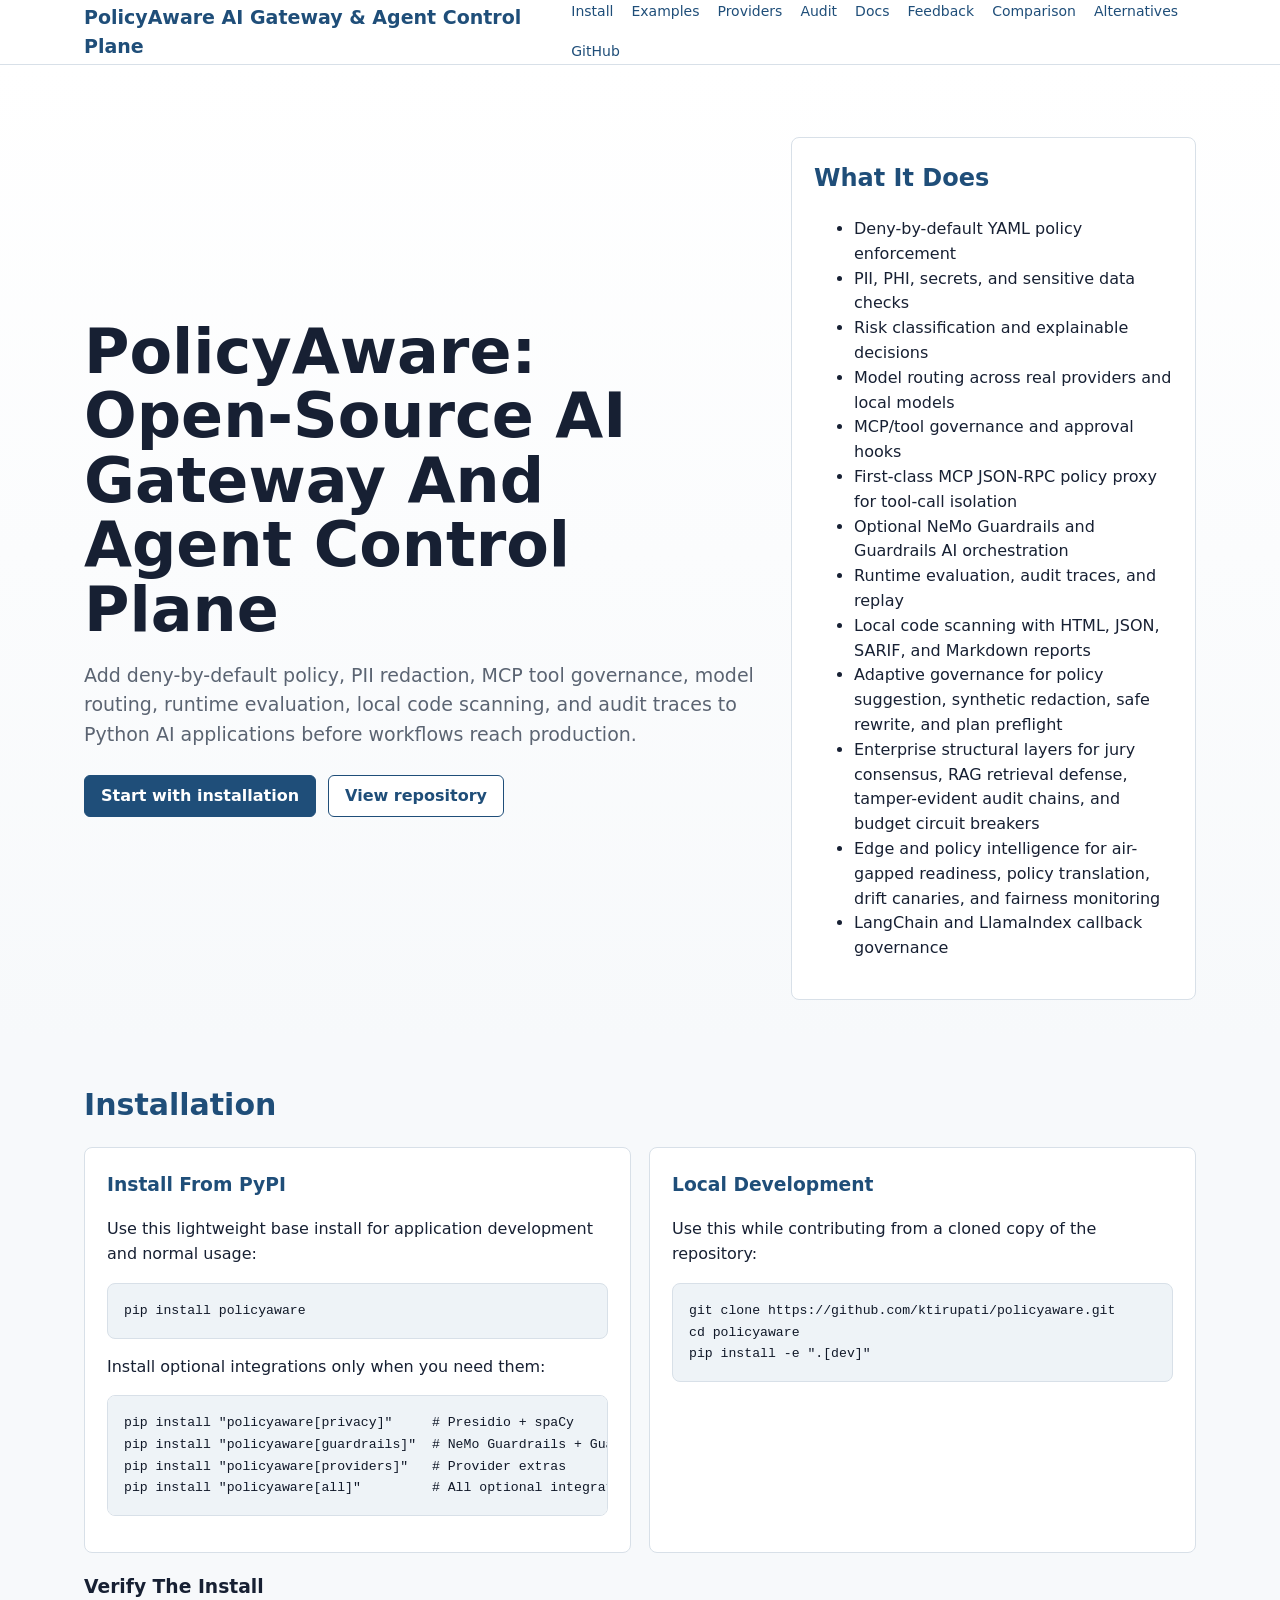
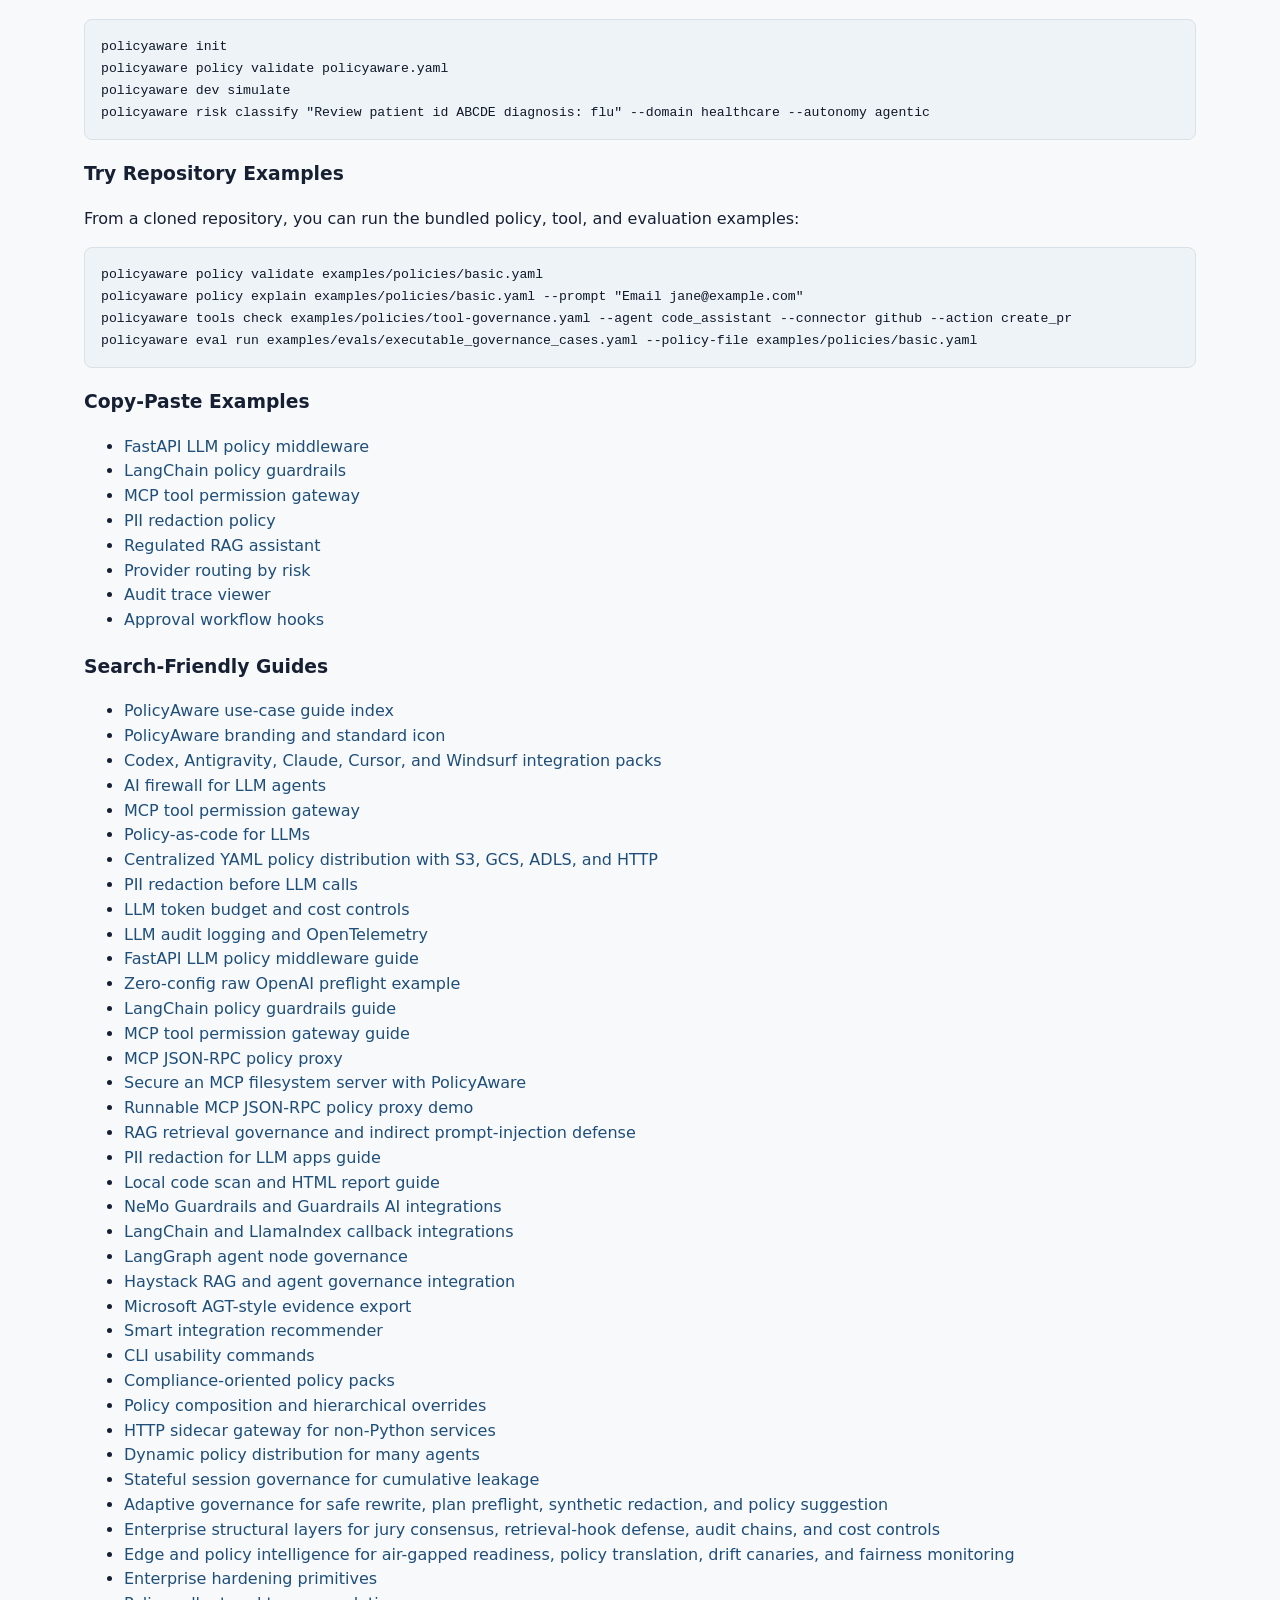
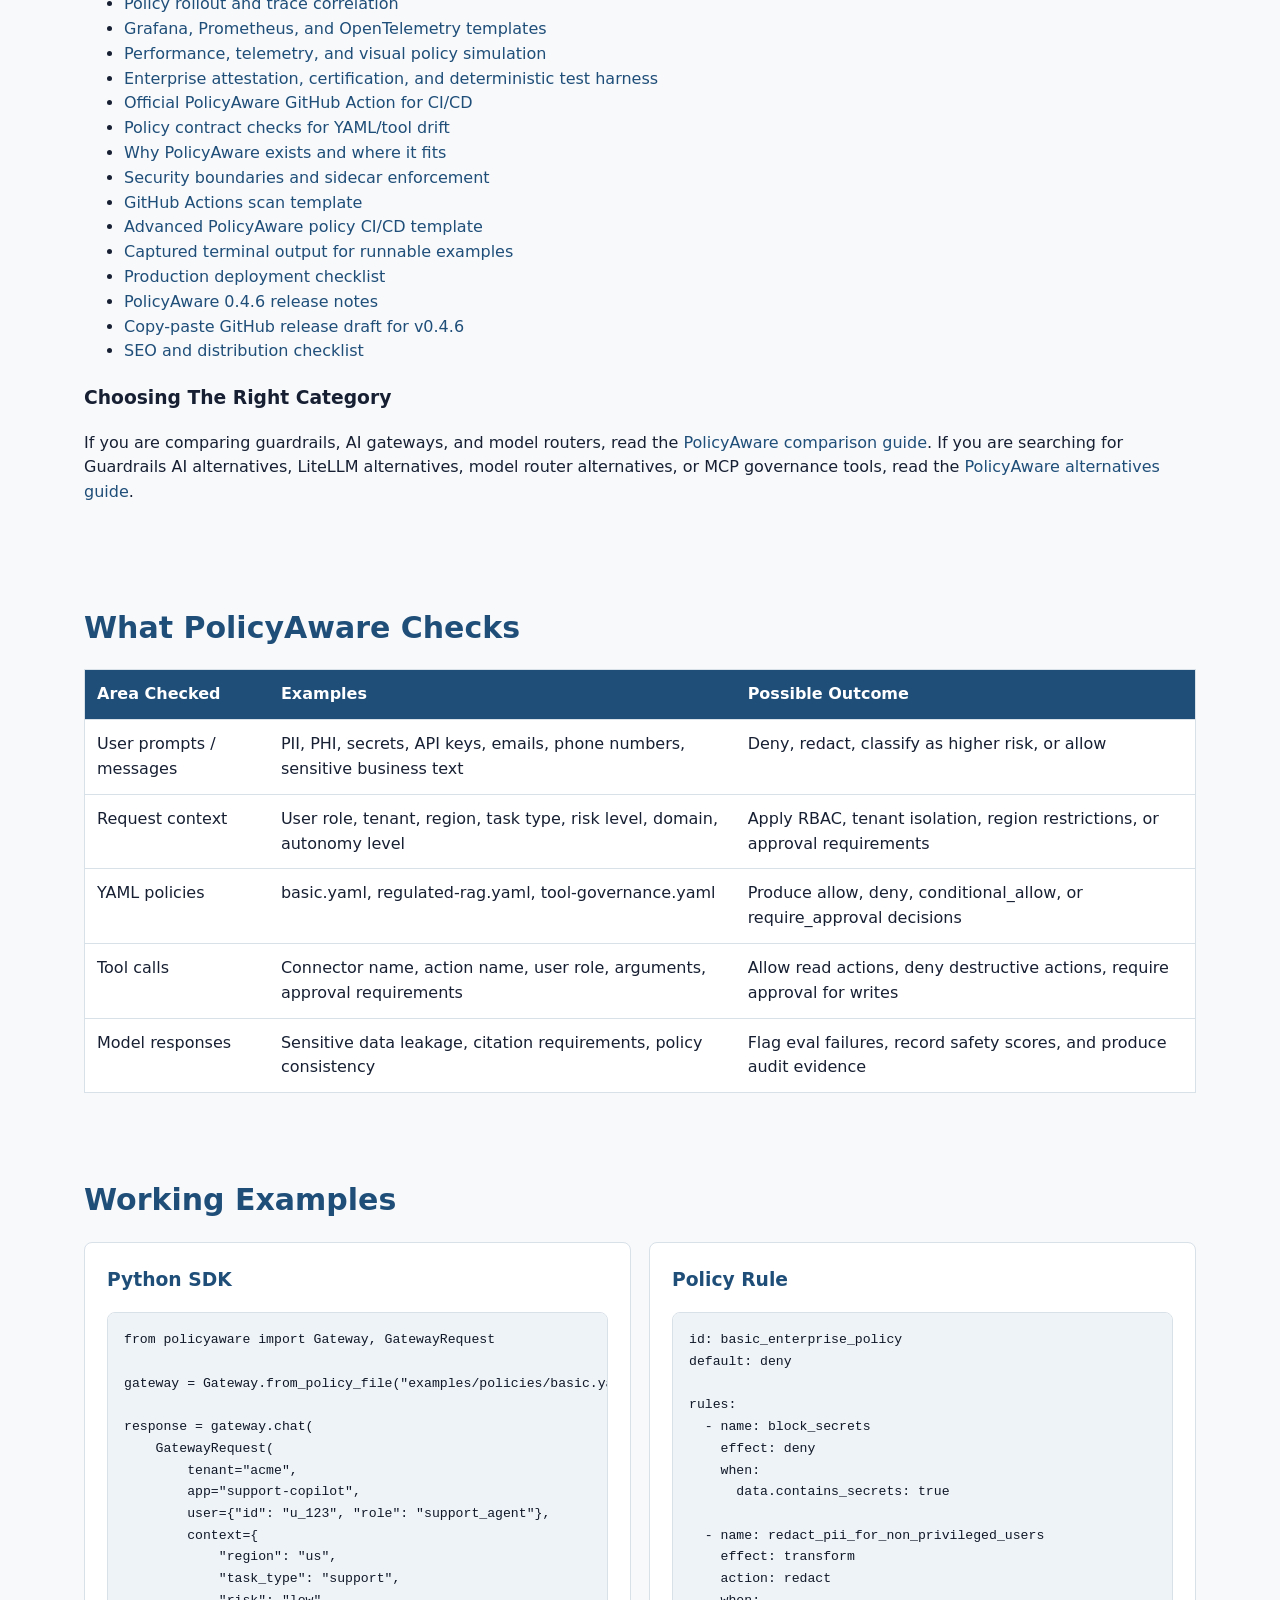
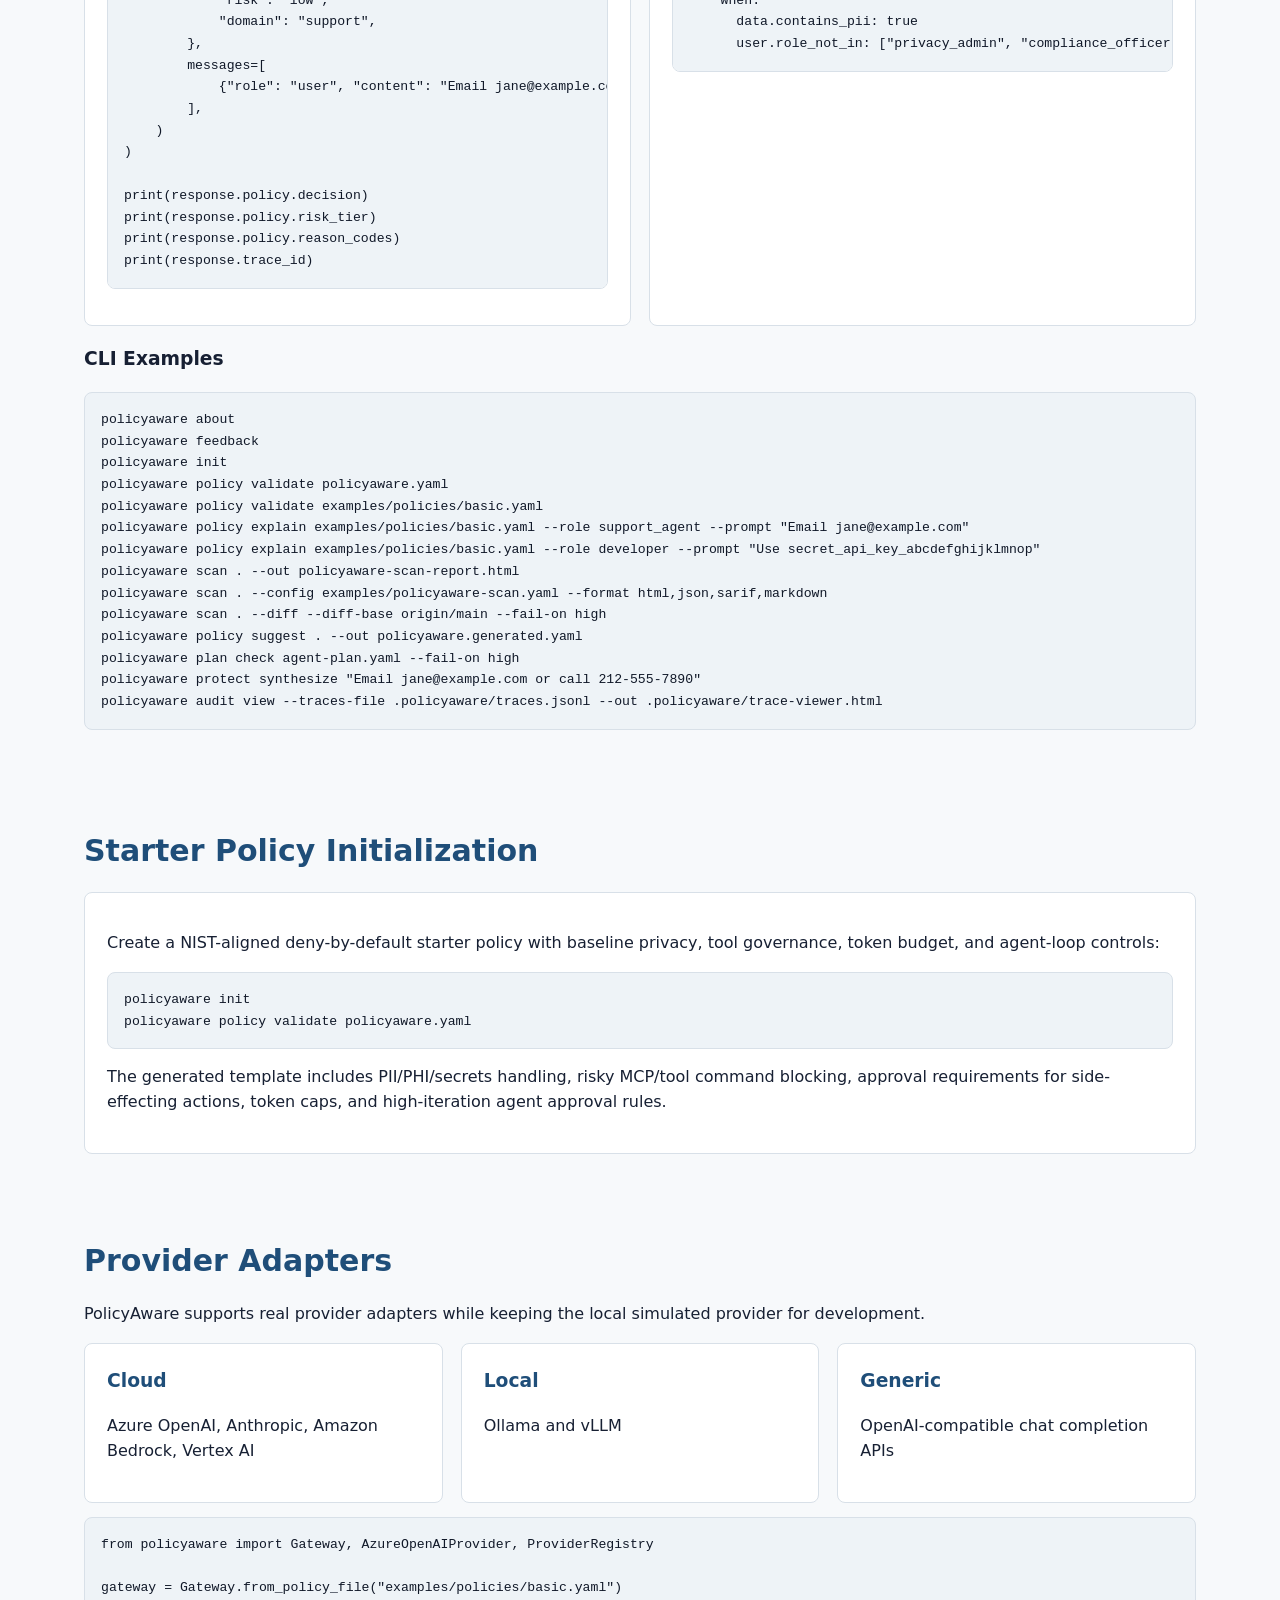
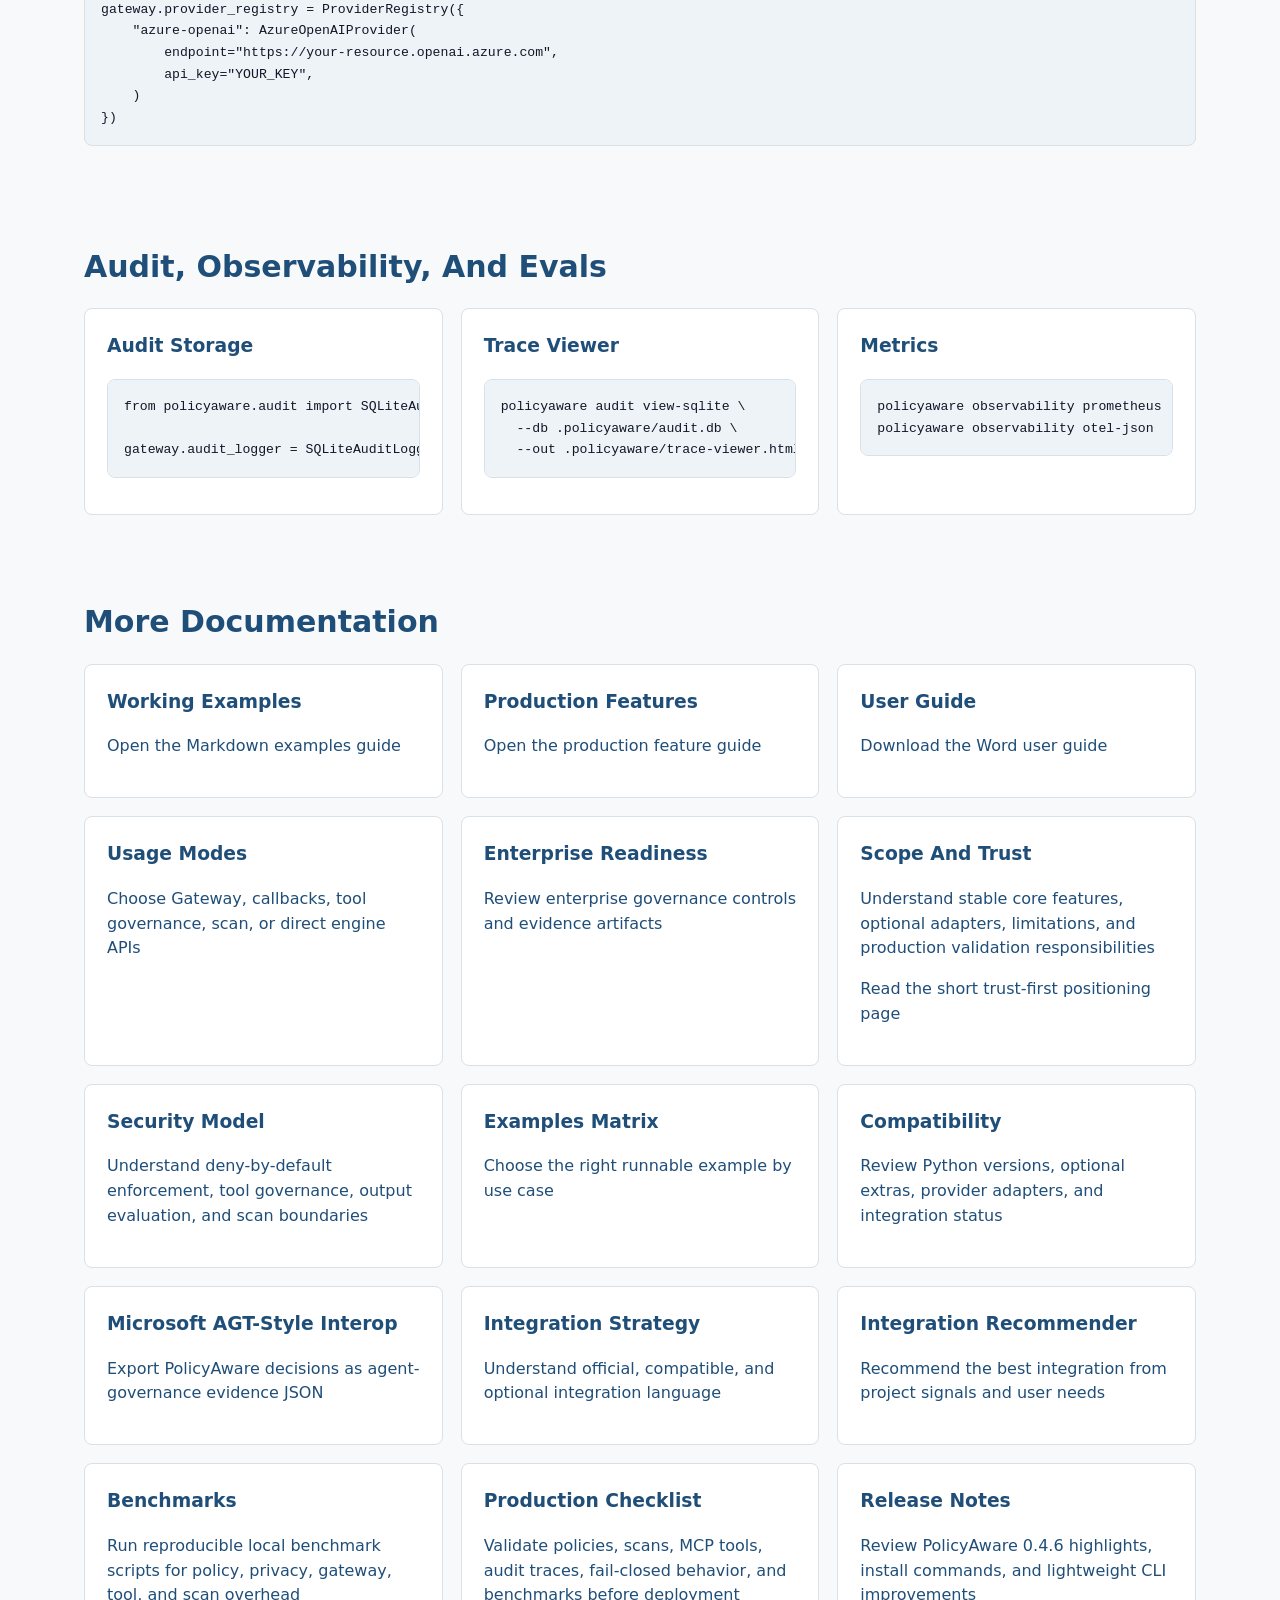
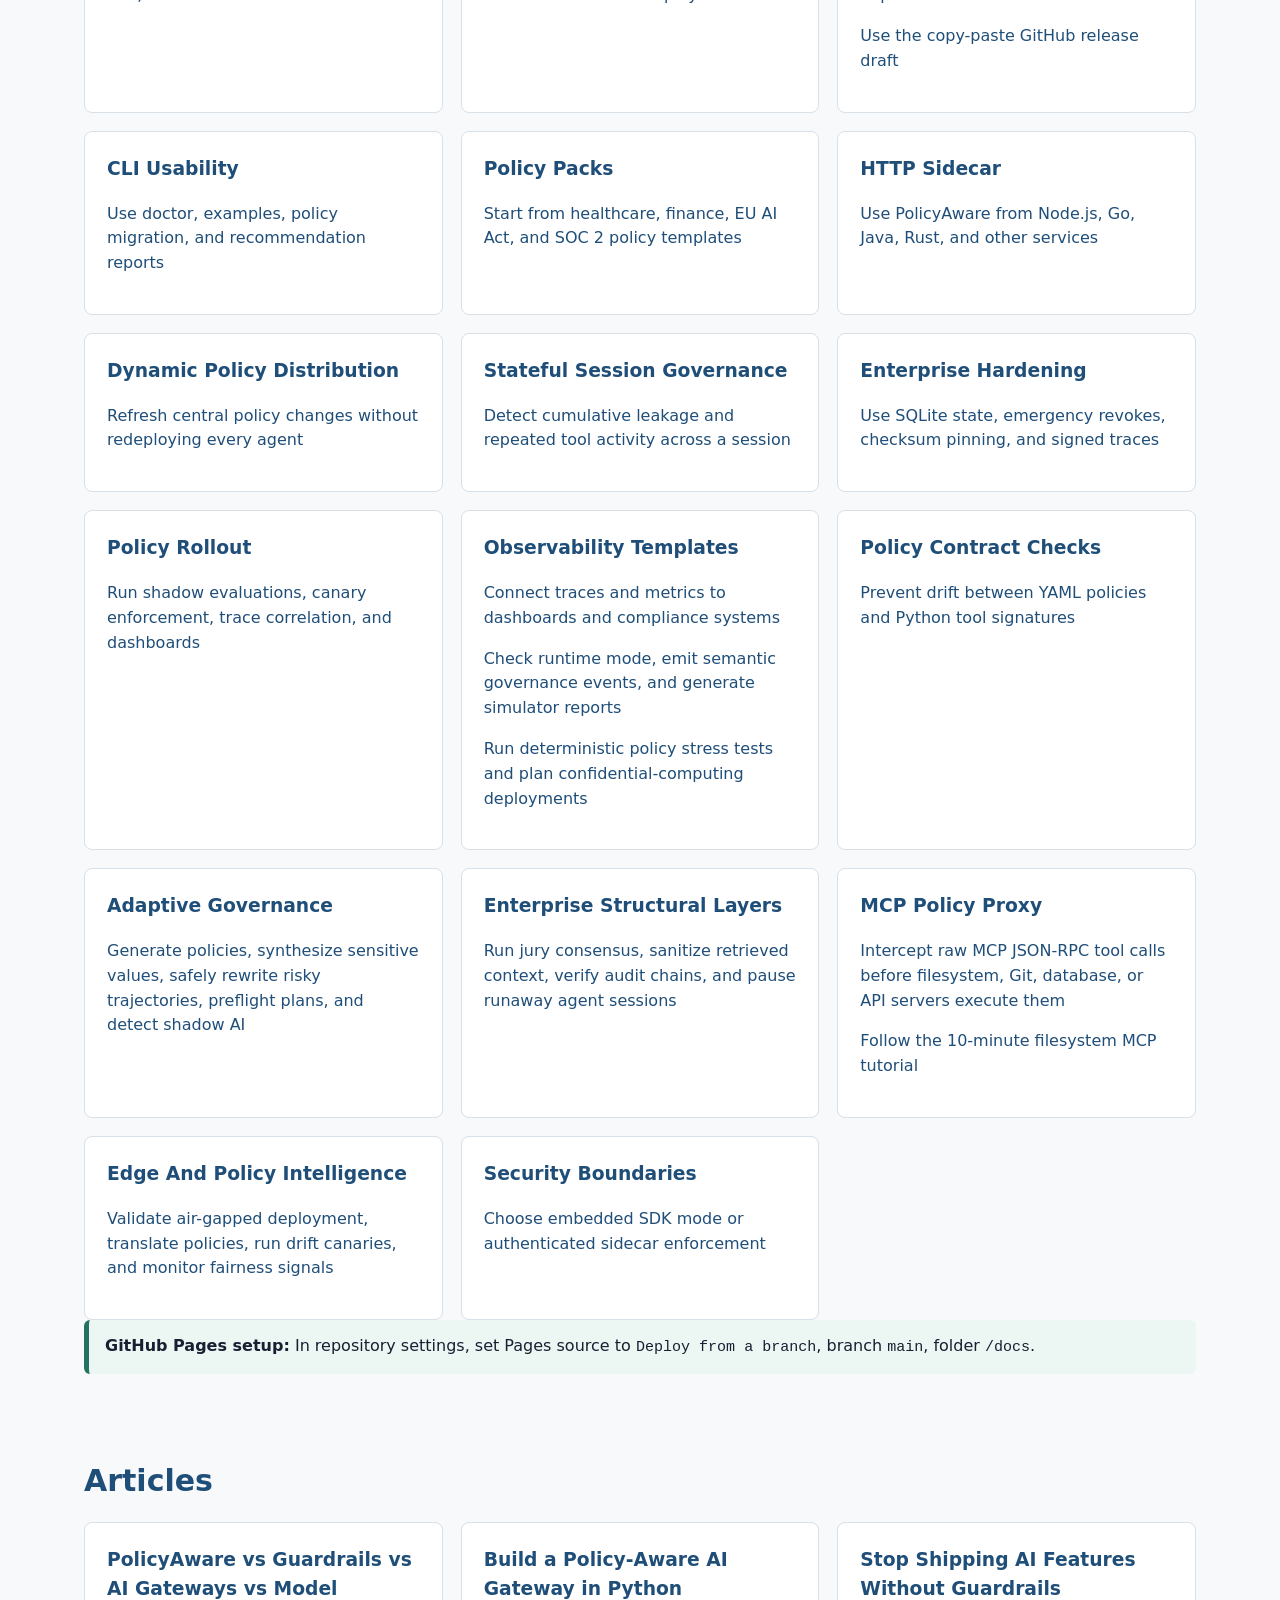
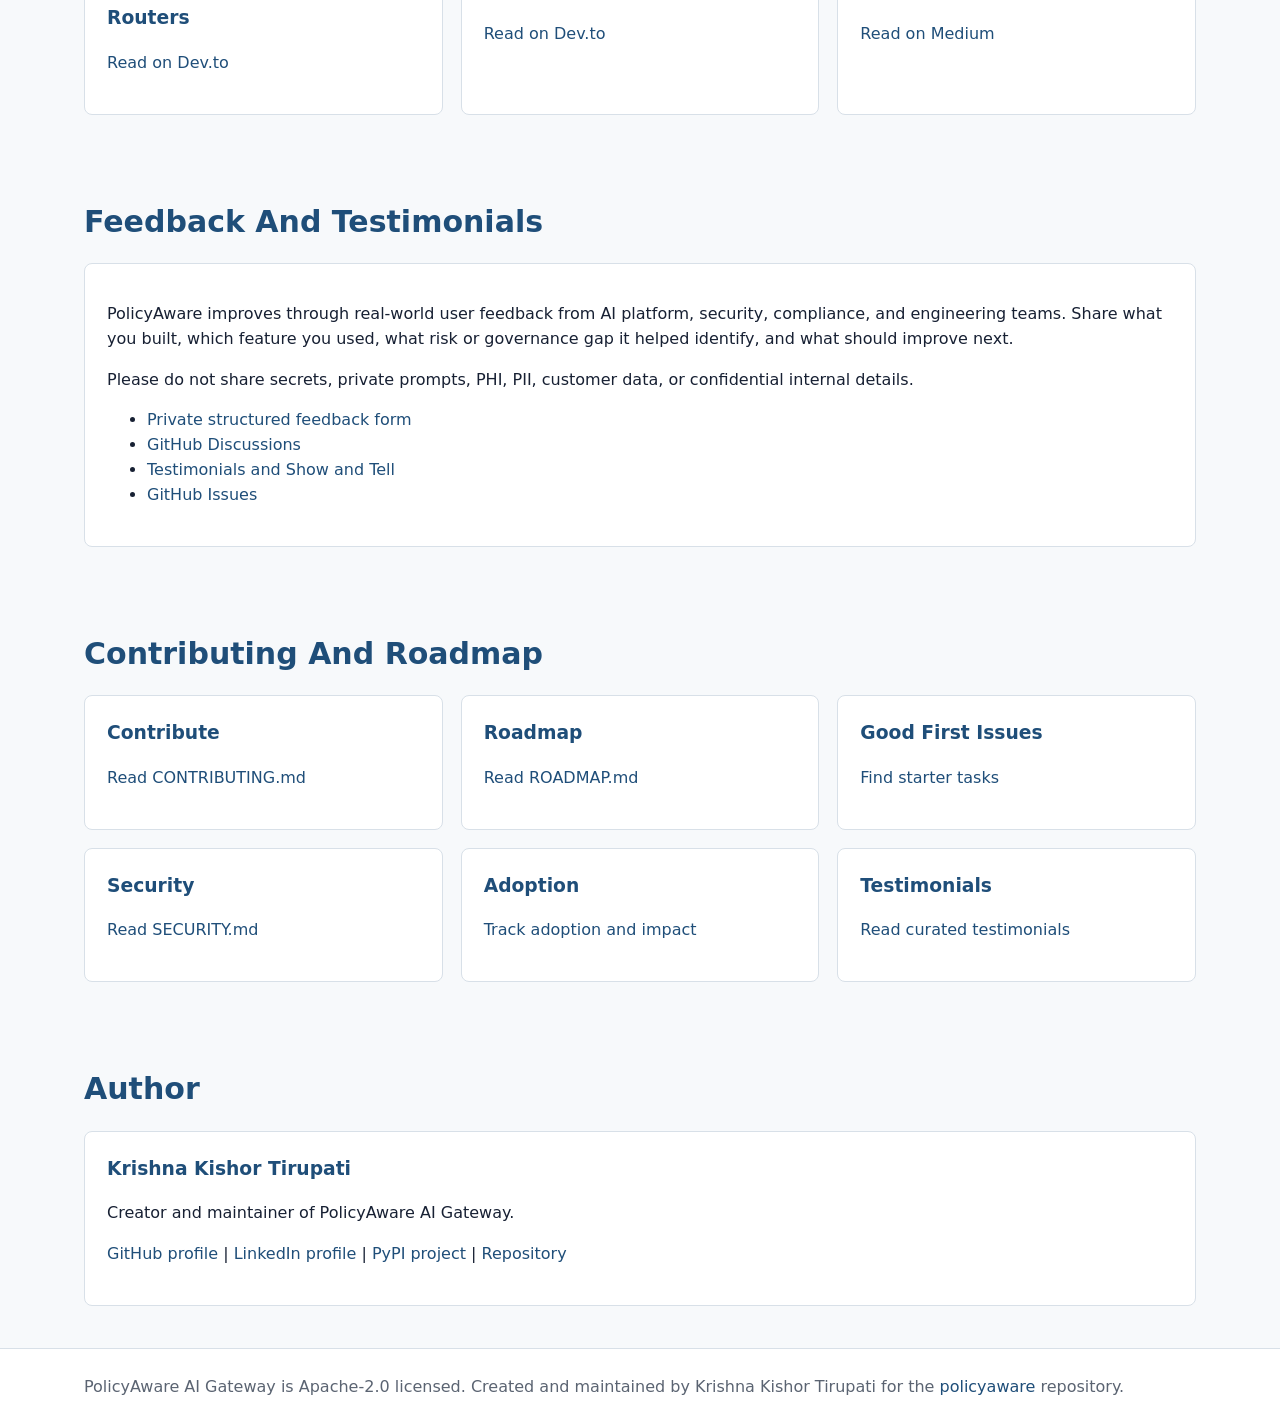
==== docs/index.html @ 4a5f3d45 "Release policyaware 0.4.6" ====
<!doctype html>
<html lang="en">
<head>
  <meta charset="utf-8">
  <meta name="viewport" content="width=device-width, initial-scale=1">
  <title>PolicyAware AI Gateway & Agent Control Plane - Open-Source LLM Governance</title>
  <meta name="description" content="PolicyAware is an open-source Python AI firewall and policy-as-code control plane for LLM apps, RAG systems, MCP tools, and autonomous agents. Add deny-by-default policy, PII redaction, centralized policy distribution, token budgets, model routing, OpenTelemetry audit logging, and local code scanning.">
  <meta name="keywords" content="PolicyAware, AI firewall, zero trust AI agent, policy-as-code for LLMs, deny-by-default LLM gateway, MCP tool permission gateway, centralized YAML policy distribution, S3 GCS ADLS policy source, cryptographically pinned compliance policy, fail-closed LLM security gateway, PII redaction before LLM, secrets redaction, LLM token budget rate limiting, OpenTelemetry blocked AI actions, AI gateway, agent control plane, LLM governance, RAG governance, local code scan">
  <meta name="author" content="Krishna Kishor Tirupati">
  <link rel="canonical" href="https://ktirupati.github.io/policyaware/">
  <meta property="og:type" content="website">
  <meta property="og:title" content="PolicyAware AI Gateway & Agent Control Plane">
  <meta property="og:description" content="Add deny-by-default policy, PII redaction, MCP tool governance, model routing, evaluation, local code scanning, and audit traces to LLM, RAG, and AI agent apps in minutes.">
  <meta property="og:url" content="https://ktirupati.github.io/policyaware/">
  <meta property="og:site_name" content="PolicyAware AI Gateway & Agent Control Plane">
  <meta property="og:image" content="https://ktirupati.github.io/policyaware/social-preview.svg">
  <meta property="og:image:alt" content="PolicyAware AI Gateway and Agent Control Plane - Open-source LLM governance">
  <meta name="twitter:card" content="summary">
  <meta name="twitter:title" content="PolicyAware AI Gateway & Agent Control Plane">
  <meta name="twitter:description" content="Open-source policy-aware control plane for governed LLM, RAG, AI agent, MCP tool execution, and local code scanning.">
  <meta name="twitter:image" content="https://ktirupati.github.io/policyaware/social-preview.svg">
  <link rel="icon" href="assets/policyaware-icon.svg" type="image/svg+xml">
  <link rel="stylesheet" href="site.css">
  <script type="application/ld+json">
  {
    "@context": "https://schema.org",
    "@type": "SoftwareApplication",
    "name": "PolicyAware AI Gateway & Agent Control Plane",
    "description": "An open-source Python AI firewall and policy-as-code control plane for governed AI execution. Enforce deny-by-default policy, PII redaction, MCP tool governance, centralized policy distribution, model routing, token budgets, runtime evaluation, OpenTelemetry audit logging, local code scanning, and audit traces for LLM, RAG, and AI agent applications.",
    "applicationCategory": "DeveloperApplication",
    "operatingSystem": "All",
    "programmingLanguage": "Python",
    "license": "https://opensource.org/licenses/Apache-2.0",
    "author": {
      "@type": "Person",
      "name": "Krishna Kishor Tirupati",
      "alternateName": "Krishna Tirupati",
      "sameAs": [
        "https://github.com/ktirupati",
        "https://www.linkedin.com/in/krishna-tirupati/"
      ]
    },
    "downloadUrl": "https://pypi.org/project/policyaware/",
    "codeRepository": "https://github.com/ktirupati/policyaware",
    "url": "https://ktirupati.github.io/policyaware/",
    "requirements": "Python >= 3.10"
  }
  </script>
</head>
<body>
  <header>
    <div class="shell nav">
      <a class="brand" href="./">PolicyAware AI Gateway & Agent Control Plane</a>
      <nav class="nav-links">
        <a href="#install">Install</a>
        <a href="#examples">Examples</a>
        <a href="#providers">Providers</a>
        <a href="#audit">Audit</a>
        <a href="#docs">Docs</a>
        <a href="#feedback">Feedback</a>
        <a href="comparison.md">Comparison</a>
        <a href="alternatives.html">Alternatives</a>
        <a href="https://github.com/ktirupati/policyaware">GitHub</a>
      </nav>
    </div>
  </header>

  <main>
    <section class="hero">
      <div class="shell hero-grid">
        <div>
          <h1>PolicyAware: Open-Source AI Gateway And Agent Control Plane</h1>
          <p class="subtitle">
            Add deny-by-default policy, PII redaction, MCP tool governance,
            model routing, runtime evaluation, local code scanning, and audit
            traces to Python AI applications before workflows reach production.
          </p>
          <div class="button-row">
            <a class="button" href="#install">Start with installation</a>
            <a class="button secondary" href="https://github.com/ktirupati/policyaware">View repository</a>
          </div>
        </div>
        <div class="card hero-card">
          <h2>What It Does</h2>
          <ul>
            <li>Deny-by-default YAML policy enforcement</li>
            <li>PII, PHI, secrets, and sensitive data checks</li>
            <li>Risk classification and explainable decisions</li>
            <li>Model routing across real providers and local models</li>
            <li>MCP/tool governance and approval hooks</li>
            <li>First-class MCP JSON-RPC policy proxy for tool-call isolation</li>
            <li>Optional NeMo Guardrails and Guardrails AI orchestration</li>
            <li>Runtime evaluation, audit traces, and replay</li>
            <li>Local code scanning with HTML, JSON, SARIF, and Markdown reports</li>
            <li>Adaptive governance for policy suggestion, synthetic redaction, safe rewrite, and plan preflight</li>
            <li>Enterprise structural layers for jury consensus, RAG retrieval defense, tamper-evident audit chains, and budget circuit breakers</li>
            <li>Edge and policy intelligence for air-gapped readiness, policy translation, drift canaries, and fairness monitoring</li>
            <li>LangChain and LlamaIndex callback governance</li>
          </ul>
        </div>
      </div>
    </section>

    <section id="install" class="section">
      <div class="shell">
        <h2>Installation</h2>
        <div class="grid two">
          <div class="card">
            <h3>Install From PyPI</h3>
            <p>Use this lightweight base install for application development and normal usage:</p>
            <pre><code>pip install policyaware</code></pre>
            <p>Install optional integrations only when you need them:</p>
            <pre><code>pip install "policyaware[privacy]"     # Presidio + spaCy
pip install "policyaware[guardrails]"  # NeMo Guardrails + Guardrails AI
pip install "policyaware[providers]"   # Provider extras
pip install "policyaware[all]"         # All optional integrations</code></pre>
          </div>
          <div class="card">
            <h3>Local Development</h3>
            <p>Use this while contributing from a cloned copy of the repository:</p>
            <pre><code>git clone https://github.com/ktirupati/policyaware.git
cd policyaware
pip install -e ".[dev]"</code></pre>
          </div>
        </div>

        <h3>Verify The Install</h3>
        <pre><code>policyaware init
policyaware policy validate policyaware.yaml
policyaware dev simulate
policyaware risk classify "Review patient id ABCDE diagnosis: flu" --domain healthcare --autonomy agentic</code></pre>

        <h3>Try Repository Examples</h3>
        <p>From a cloned repository, you can run the bundled policy, tool, and evaluation examples:</p>
        <pre><code>policyaware policy validate examples/policies/basic.yaml
policyaware policy explain examples/policies/basic.yaml --prompt "Email jane@example.com"
policyaware tools check examples/policies/tool-governance.yaml --agent code_assistant --connector github --action create_pr
policyaware eval run examples/evals/executable_governance_cases.yaml --policy-file examples/policies/basic.yaml</code></pre>

        <h3>Copy-Paste Examples</h3>
        <ul>
          <li><a href="https://github.com/ktirupati/policyaware/tree/main/examples/fastapi-llm-policy-middleware">FastAPI LLM policy middleware</a></li>
          <li><a href="https://github.com/ktirupati/policyaware/tree/main/examples/langchain-policy-guardrails">LangChain policy guardrails</a></li>
          <li><a href="https://github.com/ktirupati/policyaware/tree/main/examples/mcp-tool-permission-gateway">MCP tool permission gateway</a></li>
          <li><a href="https://github.com/ktirupati/policyaware/tree/main/examples/pii-redaction-policy">PII redaction policy</a></li>
          <li><a href="https://github.com/ktirupati/policyaware/tree/main/examples/regulated-rag-assistant">Regulated RAG assistant</a></li>
          <li><a href="https://github.com/ktirupati/policyaware/tree/main/examples/provider-routing-by-risk">Provider routing by risk</a></li>
          <li><a href="https://github.com/ktirupati/policyaware/tree/main/examples/audit-trace-viewer">Audit trace viewer</a></li>
          <li><a href="https://github.com/ktirupati/policyaware/tree/main/examples/approval-workflow-hooks">Approval workflow hooks</a></li>
        </ul>

        <h3>Search-Friendly Guides</h3>
        <ul>
          <li><a href="use-cases/README.md">PolicyAware use-case guide index</a></li>
          <li><a href="branding.md">PolicyAware branding and standard icon</a></li>
          <li><a href="https://github.com/ktirupati/policyaware/tree/main/integrations">Codex, Antigravity, Claude, Cursor, and Windsurf integration packs</a></li>
          <li><a href="use-cases/ai-firewall-for-llm-agents.md">AI firewall for LLM agents</a></li>
          <li><a href="use-cases/mcp-tool-permission-gateway.md">MCP tool permission gateway</a></li>
          <li><a href="use-cases/policy-as-code-for-llms.md">Policy-as-code for LLMs</a></li>
          <li><a href="use-cases/centralized-ai-policy-distribution.md">Centralized YAML policy distribution with S3, GCS, ADLS, and HTTP</a></li>
          <li><a href="use-cases/pii-redaction-before-llm.md">PII redaction before LLM calls</a></li>
          <li><a href="use-cases/llm-token-budget-cost-controls.md">LLM token budget and cost controls</a></li>
          <li><a href="use-cases/llm-audit-logging-opentelemetry.md">LLM audit logging and OpenTelemetry</a></li>
          <li><a href="fastapi-llm-policy-middleware.html">FastAPI LLM policy middleware guide</a></li>
          <li><a href="https://github.com/ktirupati/policyaware/tree/main/examples/zero-config-openai">Zero-config raw OpenAI preflight example</a></li>
          <li><a href="langchain-policy-guardrails.html">LangChain policy guardrails guide</a></li>
          <li><a href="mcp-tool-permission-gateway.html">MCP tool permission gateway guide</a></li>
          <li><a href="mcp-policy-proxy.md">MCP JSON-RPC policy proxy</a></li>
          <li><a href="mcp-filesystem-server-tutorial.md">Secure an MCP filesystem server with PolicyAware</a></li>
          <li><a href="https://github.com/ktirupati/policyaware/tree/main/examples/mcp-policy-proxy-demo">Runnable MCP JSON-RPC policy proxy demo</a></li>
          <li><a href="rag-retrieval-governance.md">RAG retrieval governance and indirect prompt-injection defense</a></li>
          <li><a href="pii-redaction-llm.html">PII redaction for LLM apps guide</a></li>
          <li><a href="local-code-scan.md">Local code scan and HTML report guide</a></li>
          <li><a href="capabilities/guardrails-integrations.md">NeMo Guardrails and Guardrails AI integrations</a></li>
          <li><a href="capabilities/integration-callbacks.md">LangChain and LlamaIndex callback integrations</a></li>
          <li><a href="capabilities/langgraph-integration.md">LangGraph agent node governance</a></li>
          <li><a href="capabilities/haystack-integration.md">Haystack RAG and agent governance integration</a></li>
          <li><a href="capabilities/microsoft-agt-interop.md">Microsoft AGT-style evidence export</a></li>
          <li><a href="capabilities/integration-recommender.md">Smart integration recommender</a></li>
          <li><a href="cli-usability.md">CLI usability commands</a></li>
          <li><a href="policy-packs.md">Compliance-oriented policy packs</a></li>
          <li><a href="policy-composition.md">Policy composition and hierarchical overrides</a></li>
          <li><a href="sidecar-http-gateway.md">HTTP sidecar gateway for non-Python services</a></li>
          <li><a href="dynamic-policy-distribution.md">Dynamic policy distribution for many agents</a></li>
          <li><a href="stateful-session-governance.md">Stateful session governance for cumulative leakage</a></li>
          <li><a href="adaptive-governance.md">Adaptive governance for safe rewrite, plan preflight, synthetic redaction, and policy suggestion</a></li>
          <li><a href="enterprise-structural-layers.md">Enterprise structural layers for jury consensus, retrieval-hook defense, audit chains, and cost controls</a></li>
          <li><a href="edge-policy-intelligence.md">Edge and policy intelligence for air-gapped readiness, policy translation, drift canaries, and fairness monitoring</a></li>
          <li><a href="enterprise-hardening.md">Enterprise hardening primitives</a></li>
          <li><a href="policy-rollout-and-trace-correlation.md">Policy rollout and trace correlation</a></li>
          <li><a href="observability-templates.md">Grafana, Prometheus, and OpenTelemetry templates</a></li>
          <li><a href="performance-observability-simulator.md">Performance, telemetry, and visual policy simulation</a></li>
          <li><a href="enterprise-attestation-certification-and-test-harness.md">Enterprise attestation, certification, and deterministic test harness</a></li>
          <li><a href="github-action.md">Official PolicyAware GitHub Action for CI/CD</a></li>
          <li><a href="policy-contract-checks.md">Policy contract checks for YAML/tool drift</a></li>
          <li><a href="why-policyaware.md">Why PolicyAware exists and where it fits</a></li>
          <li><a href="security-boundaries.md">Security boundaries and sidecar enforcement</a></li>
          <li><a href="ci/policyaware-scan-github-actions.yml">GitHub Actions scan template</a></li>
          <li><a href="ci/policyaware-policy-cicd.yml">Advanced PolicyAware policy CI/CD template</a></li>
          <li><a href="demo-outputs.md">Captured terminal output for runnable examples</a></li>
          <li><a href="production-checklist.md">Production deployment checklist</a></li>
          <li><a href="release-notes-0.4.6.md">PolicyAware 0.4.6 release notes</a></li>
          <li><a href="github-release-v0.4.6.md">Copy-paste GitHub release draft for v0.4.6</a></li>
          <li><a href="seo-and-distribution.md">SEO and distribution checklist</a></li>
        </ul>

        <h3>Choosing The Right Category</h3>
        <p>
          If you are comparing guardrails, AI gateways, and model routers,
          read the <a href="comparison.md">PolicyAware comparison guide</a>.
          If you are searching for Guardrails AI alternatives, LiteLLM alternatives,
          model router alternatives, or MCP governance tools, read the
          <a href="alternatives.html">PolicyAware alternatives guide</a>.
        </p>
      </div>
    </section>

    <section class="section">
      <div class="shell">
        <h2>What PolicyAware Checks</h2>
        <table>
          <thead>
            <tr>
              <th>Area Checked</th>
              <th>Examples</th>
              <th>Possible Outcome</th>
            </tr>
          </thead>
          <tbody>
            <tr>
              <td>User prompts / messages</td>
              <td>PII, PHI, secrets, API keys, emails, phone numbers, sensitive business text</td>
              <td>Deny, redact, classify as higher risk, or allow</td>
            </tr>
            <tr>
              <td>Request context</td>
              <td>User role, tenant, region, task type, risk level, domain, autonomy level</td>
              <td>Apply RBAC, tenant isolation, region restrictions, or approval requirements</td>
            </tr>
            <tr>
              <td>YAML policies</td>
              <td>basic.yaml, regulated-rag.yaml, tool-governance.yaml</td>
              <td>Produce allow, deny, conditional_allow, or require_approval decisions</td>
            </tr>
            <tr>
              <td>Tool calls</td>
              <td>Connector name, action name, user role, arguments, approval requirements</td>
              <td>Allow read actions, deny destructive actions, require approval for writes</td>
            </tr>
            <tr>
              <td>Model responses</td>
              <td>Sensitive data leakage, citation requirements, policy consistency</td>
              <td>Flag eval failures, record safety scores, and produce audit evidence</td>
            </tr>
          </tbody>
        </table>
      </div>
    </section>

    <section id="examples" class="section">
      <div class="shell">
        <h2>Working Examples</h2>
        <div class="grid two">
          <div class="card">
            <h3>Python SDK</h3>
            <pre><code>from policyaware import Gateway, GatewayRequest

gateway = Gateway.from_policy_file("examples/policies/basic.yaml")

response = gateway.chat(
    GatewayRequest(
        tenant="acme",
        app="support-copilot",
        user={"id": "u_123", "role": "support_agent"},
        context={
            "region": "us",
            "task_type": "support",
            "risk": "low",
            "domain": "support",
        },
        messages=[
            {"role": "user", "content": "Email jane@example.com about the claim."}
        ],
    )
)

print(response.policy.decision)
print(response.policy.risk_tier)
print(response.policy.reason_codes)
print(response.trace_id)</code></pre>
          </div>
          <div class="card">
            <h3>Policy Rule</h3>
            <pre><code>id: basic_enterprise_policy
default: deny

rules:
  - name: block_secrets
    effect: deny
    when:
      data.contains_secrets: true

  - name: redact_pii_for_non_privileged_users
    effect: transform
    action: redact
    when:
      data.contains_pii: true
      user.role_not_in: ["privacy_admin", "compliance_officer"]</code></pre>
          </div>
        </div>

        <h3>CLI Examples</h3>
        <pre><code>policyaware about
policyaware feedback
policyaware init
policyaware policy validate policyaware.yaml
policyaware policy validate examples/policies/basic.yaml
policyaware policy explain examples/policies/basic.yaml --role support_agent --prompt "Email jane@example.com"
policyaware policy explain examples/policies/basic.yaml --role developer --prompt "Use secret_api_key_abcdefghijklmnop"
policyaware scan . --out policyaware-scan-report.html
policyaware scan . --config examples/policyaware-scan.yaml --format html,json,sarif,markdown
policyaware scan . --diff --diff-base origin/main --fail-on high
policyaware policy suggest . --out policyaware.generated.yaml
policyaware plan check agent-plan.yaml --fail-on high
policyaware protect synthesize "Email jane@example.com or call 212-555-7890"
policyaware audit view --traces-file .policyaware/traces.jsonl --out .policyaware/trace-viewer.html</code></pre>
      </div>
    </section>

    <section class="section">
      <div class="shell">
        <h2>Starter Policy Initialization</h2>
        <div class="card">
          <p>Create a NIST-aligned deny-by-default starter policy with baseline privacy, tool governance, token budget, and agent-loop controls:</p>
          <pre><code>policyaware init
policyaware policy validate policyaware.yaml</code></pre>
          <p>The generated template includes PII/PHI/secrets handling, risky MCP/tool command blocking, approval requirements for side-effecting actions, token caps, and high-iteration agent approval rules.</p>
        </div>
      </div>
    </section>

    <section id="providers" class="section">
      <div class="shell">
        <h2>Provider Adapters</h2>
        <p>PolicyAware supports real provider adapters while keeping the local simulated provider for development.</p>
        <div class="grid">
          <div class="card"><h3>Cloud</h3><p>Azure OpenAI, Anthropic, Amazon Bedrock, Vertex AI</p></div>
          <div class="card"><h3>Local</h3><p>Ollama and vLLM</p></div>
          <div class="card"><h3>Generic</h3><p>OpenAI-compatible chat completion APIs</p></div>
        </div>
        <pre><code>from policyaware import Gateway, AzureOpenAIProvider, ProviderRegistry

gateway = Gateway.from_policy_file("examples/policies/basic.yaml")
gateway.provider_registry = ProviderRegistry({
    "azure-openai": AzureOpenAIProvider(
        endpoint="https://your-resource.openai.azure.com",
        api_key="YOUR_KEY",
    )
})</code></pre>
      </div>
    </section>

    <section id="audit" class="section">
      <div class="shell">
        <h2>Audit, Observability, And Evals</h2>
        <div class="grid">
          <div class="card">
            <h3>Audit Storage</h3>
            <pre><code>from policyaware.audit import SQLiteAuditLogger

gateway.audit_logger = SQLiteAuditLogger(".policyaware/audit.db")</code></pre>
          </div>
          <div class="card">
            <h3>Trace Viewer</h3>
            <pre><code>policyaware audit view-sqlite \
  --db .policyaware/audit.db \
  --out .policyaware/trace-viewer.html</code></pre>
          </div>
          <div class="card">
            <h3>Metrics</h3>
            <pre><code>policyaware observability prometheus
policyaware observability otel-json</code></pre>
          </div>
        </div>
      </div>
    </section>

    <section id="docs" class="section">
      <div class="shell">
        <h2>More Documentation</h2>
        <div class="grid">
          <div class="card">
            <h3>Working Examples</h3>
            <p><a href="working-examples.md">Open the Markdown examples guide</a></p>
          </div>
          <div class="card">
            <h3>Production Features</h3>
            <p><a href="production-features.md">Open the production feature guide</a></p>
          </div>
          <div class="card">
            <h3>User Guide</h3>
            <p><a href="PolicyAware_AI_Gateway_User_Guide.docx">Download the Word user guide</a></p>
          </div>
          <div class="card">
            <h3>Usage Modes</h3>
            <p><a href="usage-modes.md">Choose Gateway, callbacks, tool governance, scan, or direct engine APIs</a></p>
          </div>
          <div class="card">
            <h3>Enterprise Readiness</h3>
            <p><a href="enterprise-readiness.md">Review enterprise governance controls and evidence artifacts</a></p>
          </div>
          <div class="card">
            <h3>Scope And Trust</h3>
            <p><a href="limitations.md">Understand stable core features, optional adapters, limitations, and production validation responsibilities</a></p>
            <p><a href="why-policyaware.md">Read the short trust-first positioning page</a></p>
          </div>
          <div class="card">
            <h3>Security Model</h3>
            <p><a href="security-model.md">Understand deny-by-default enforcement, tool governance, output evaluation, and scan boundaries</a></p>
          </div>
          <div class="card">
            <h3>Examples Matrix</h3>
            <p><a href="examples-matrix.md">Choose the right runnable example by use case</a></p>
          </div>
          <div class="card">
            <h3>Compatibility</h3>
            <p><a href="compatibility.md">Review Python versions, optional extras, provider adapters, and integration status</a></p>
          </div>
          <div class="card">
            <h3>Microsoft AGT-Style Interop</h3>
            <p><a href="capabilities/microsoft-agt-interop.md">Export PolicyAware decisions as agent-governance evidence JSON</a></p>
          </div>
          <div class="card">
            <h3>Integration Strategy</h3>
            <p><a href="integrations-strategy.md">Understand official, compatible, and optional integration language</a></p>
          </div>
          <div class="card">
            <h3>Integration Recommender</h3>
            <p><a href="capabilities/integration-recommender.md">Recommend the best integration from project signals and user needs</a></p>
          </div>
          <div class="card">
            <h3>Benchmarks</h3>
            <p><a href="benchmarks.md">Run reproducible local benchmark scripts for policy, privacy, gateway, tool, and scan overhead</a></p>
          </div>
          <div class="card">
            <h3>Production Checklist</h3>
            <p><a href="production-checklist.md">Validate policies, scans, MCP tools, audit traces, fail-closed behavior, and benchmarks before deployment</a></p>
          </div>
          <div class="card">
            <h3>Release Notes</h3>
            <p><a href="release-notes-0.4.6.md">Review PolicyAware 0.4.6 highlights, install commands, and lightweight CLI improvements</a></p>
            <p><a href="github-release-v0.4.6.md">Use the copy-paste GitHub release draft</a></p>
          </div>
          <div class="card">
            <h3>CLI Usability</h3>
            <p><a href="cli-usability.md">Use doctor, examples, policy migration, and recommendation reports</a></p>
          </div>
          <div class="card">
            <h3>Policy Packs</h3>
            <p><a href="policy-packs.md">Start from healthcare, finance, EU AI Act, and SOC 2 policy templates</a></p>
          </div>
          <div class="card">
            <h3>HTTP Sidecar</h3>
            <p><a href="sidecar-http-gateway.md">Use PolicyAware from Node.js, Go, Java, Rust, and other services</a></p>
          </div>
          <div class="card">
            <h3>Dynamic Policy Distribution</h3>
            <p><a href="dynamic-policy-distribution.md">Refresh central policy changes without redeploying every agent</a></p>
          </div>
          <div class="card">
            <h3>Stateful Session Governance</h3>
            <p><a href="stateful-session-governance.md">Detect cumulative leakage and repeated tool activity across a session</a></p>
          </div>
          <div class="card">
            <h3>Enterprise Hardening</h3>
            <p><a href="enterprise-hardening.md">Use SQLite state, emergency revokes, checksum pinning, and signed traces</a></p>
          </div>
          <div class="card">
            <h3>Policy Rollout</h3>
            <p><a href="policy-rollout-and-trace-correlation.md">Run shadow evaluations, canary enforcement, trace correlation, and dashboards</a></p>
          </div>
          <div class="card">
            <h3>Observability Templates</h3>
            <p><a href="observability-templates.md">Connect traces and metrics to dashboards and compliance systems</a></p>
            <p><a href="performance-observability-simulator.md">Check runtime mode, emit semantic governance events, and generate simulator reports</a></p>
            <p><a href="enterprise-attestation-certification-and-test-harness.md">Run deterministic policy stress tests and plan confidential-computing deployments</a></p>
          </div>
          <div class="card">
            <h3>Policy Contract Checks</h3>
            <p><a href="policy-contract-checks.md">Prevent drift between YAML policies and Python tool signatures</a></p>
          </div>
          <div class="card">
            <h3>Adaptive Governance</h3>
            <p><a href="adaptive-governance.md">Generate policies, synthesize sensitive values, safely rewrite risky trajectories, preflight plans, and detect shadow AI</a></p>
          </div>
          <div class="card">
            <h3>Enterprise Structural Layers</h3>
            <p><a href="enterprise-structural-layers.md">Run jury consensus, sanitize retrieved context, verify audit chains, and pause runaway agent sessions</a></p>
          </div>
          <div class="card">
            <h3>MCP Policy Proxy</h3>
            <p><a href="mcp-policy-proxy.md">Intercept raw MCP JSON-RPC tool calls before filesystem, Git, database, or API servers execute them</a></p>
            <p><a href="mcp-filesystem-server-tutorial.md">Follow the 10-minute filesystem MCP tutorial</a></p>
          </div>
          <div class="card">
            <h3>Edge And Policy Intelligence</h3>
            <p><a href="edge-policy-intelligence.md">Validate air-gapped deployment, translate policies, run drift canaries, and monitor fairness signals</a></p>
          </div>
          <div class="card">
            <h3>Security Boundaries</h3>
            <p><a href="security-boundaries.md">Choose embedded SDK mode or authenticated sidecar enforcement</a></p>
          </div>
        </div>
        <div class="callout">
          <strong>GitHub Pages setup:</strong> In repository settings, set Pages source to
          <code>Deploy from a branch</code>, branch <code>main</code>, folder <code>/docs</code>.
        </div>
      </div>
    </section>

    <section id="articles" class="section">
      <div class="shell">
        <h2>Articles</h2>
        <div class="grid">
          <div class="card">
            <h3>PolicyAware vs Guardrails vs AI Gateways vs Model Routers</h3>
            <p><a href="https://dev.to/ktirupati/policyaware-vs-guardrails-vs-ai-gateways-vs-model-routers-the-comparison-every-ai-engineer-needs-289p">Read on Dev.to</a></p>
          </div>
          <div class="card">
            <h3>Build a Policy-Aware AI Gateway in Python</h3>
            <p><a href="https://dev.to/ktirupati/build-a-policy-aware-ai-gateway-in-python-data-protection-policy-enforcement-with-policyaware-462h">Read on Dev.to</a></p>
          </div>
          <div class="card">
            <h3>Stop Shipping AI Features Without Guardrails</h3>
            <p><a href="https://medium.com/@krishna.k.tirupati/stop-shipping-ai-features-without-guardrails-build-safer-ai-apps-with-policyaware-8bfd8509e4fb">Read on Medium</a></p>
          </div>
        </div>
      </div>
    </section>

    <section id="feedback" class="section">
      <div class="shell">
        <h2>Feedback And Testimonials</h2>
        <div class="card">
          <p>
            PolicyAware improves through real-world user feedback from AI platform,
            security, compliance, and engineering teams. Share what you built, which
            feature you used, what risk or governance gap it helped identify, and
            what should improve next.
          </p>
          <p>Please do not share secrets, private prompts, PHI, PII, customer data, or confidential internal details.</p>
          <ul>
            <li><a href="https://docs.google.com/forms/d/e/1FAIpQLSc2QcQydjXZ0YF9bbVSpudoM5y8noxIP5jU-acVmjlyvf6Slg/viewform">Private structured feedback form</a></li>
            <li><a href="https://github.com/ktirupati/policyaware/discussions">GitHub Discussions</a></li>
            <li><a href="https://github.com/ktirupati/policyaware/discussions/categories/show-and-tell">Testimonials and Show and Tell</a></li>
            <li><a href="https://github.com/ktirupati/policyaware/issues">GitHub Issues</a></li>
          </ul>
        </div>
      </div>
    </section>

    <section id="contribute" class="section">
      <div class="shell">
        <h2>Contributing And Roadmap</h2>
        <div class="grid">
          <div class="card">
            <h3>Contribute</h3>
            <p><a href="https://github.com/ktirupati/policyaware/blob/main/CONTRIBUTING.md">Read CONTRIBUTING.md</a></p>
          </div>
          <div class="card">
            <h3>Roadmap</h3>
            <p><a href="https://github.com/ktirupati/policyaware/blob/main/ROADMAP.md">Read ROADMAP.md</a></p>
          </div>
          <div class="card">
            <h3>Good First Issues</h3>
            <p><a href="https://github.com/ktirupati/policyaware/blob/main/GOOD_FIRST_ISSUES.md">Find starter tasks</a></p>
          </div>
          <div class="card">
            <h3>Security</h3>
            <p><a href="https://github.com/ktirupati/policyaware/blob/main/SECURITY.md">Read SECURITY.md</a></p>
          </div>
          <div class="card">
            <h3>Adoption</h3>
            <p><a href="https://github.com/ktirupati/policyaware/blob/main/ADOPTION.md">Track adoption and impact</a></p>
          </div>
          <div class="card">
            <h3>Testimonials</h3>
            <p><a href="https://github.com/ktirupati/policyaware/blob/main/TESTIMONIALS.md">Read curated testimonials</a></p>
          </div>
        </div>
      </div>
    </section>

    <section id="author" class="section">
      <div class="shell">
        <h2>Author</h2>
        <div class="card">
          <h3>Krishna Kishor Tirupati</h3>
          <p>Creator and maintainer of PolicyAware AI Gateway.</p>
          <p>
            <a href="https://github.com/ktirupati">GitHub profile</a> |
            <a href="https://www.linkedin.com/in/krishna-tirupati/">LinkedIn profile</a> |
            <a href="https://pypi.org/project/policyaware/">PyPI project</a> |
            <a href="https://github.com/ktirupati/policyaware">Repository</a>
          </p>
        </div>
      </div>
    </section>
  </main>

  <footer>
    <div class="shell">
      PolicyAware AI Gateway is Apache-2.0 licensed. Created and maintained by
      Krishna Kishor Tirupati for the
      <a href="https://github.com/ktirupati/policyaware">policyaware</a> repository.
    </div>
  </footer>
</body>
</html>
---- docs/site.css ----
:root {
  --bg: #f7f9fb;
  --panel: #ffffff;
  --ink: #172033;
  --muted: #5b6472;
  --brand: #1f4e79;
  --brand-2: #26715f;
  --line: #d8e0e8;
  --code: #101828;
  --code-bg: #eef3f7;
}

* {
  box-sizing: border-box;
}

html {
  scroll-behavior: smooth;
}

body {
  margin: 0;
  font-family: Inter, ui-sans-serif, system-ui, -apple-system, BlinkMacSystemFont, "Segoe UI", sans-serif;
  color: var(--ink);
  background: var(--bg);
  line-height: 1.55;
}

a {
  color: var(--brand);
  text-decoration: none;
}

a:hover {
  text-decoration: underline;
}

.shell {
  max-width: 1160px;
  margin: 0 auto;
  padding: 0 24px;
}

header {
  background: var(--panel);
  border-bottom: 1px solid var(--line);
  position: sticky;
  top: 0;
  z-index: 10;
}

.nav {
  min-height: 64px;
  display: flex;
  align-items: center;
  justify-content: space-between;
  gap: 20px;
}

.brand {
  font-weight: 800;
  color: var(--brand);
  font-size: 19px;
}

.nav-links {
  display: flex;
  gap: 18px;
  flex-wrap: wrap;
  font-size: 14px;
}

.hero {
  padding: 72px 0 40px;
  background: linear-gradient(180deg, #ffffff 0%, #f7f9fb 100%);
}

.hero-grid {
  display: grid;
  grid-template-columns: minmax(0, 1.25fr) minmax(320px, 0.75fr);
  gap: 32px;
  align-items: center;
}

h1 {
  font-size: clamp(38px, 5vw, 62px);
  line-height: 1.04;
  margin: 0 0 18px;
  letter-spacing: 0;
}

.subtitle {
  font-size: 19px;
  color: var(--muted);
  max-width: 760px;
}

.button-row {
  display: flex;
  gap: 12px;
  flex-wrap: wrap;
  margin-top: 26px;
}

.button {
  display: inline-flex;
  align-items: center;
  justify-content: center;
  min-height: 42px;
  padding: 0 16px;
  border: 1px solid var(--brand);
  background: var(--brand);
  color: white;
  border-radius: 6px;
  font-weight: 700;
}

.button.secondary {
  background: white;
  color: var(--brand);
}

.card {
  background: var(--panel);
  border: 1px solid var(--line);
  border-radius: 8px;
  padding: 22px;
}

.hero-card h2 {
  margin-top: 0;
  color: var(--brand);
}

.section {
  padding: 42px 0;
}

.section h2 {
  margin: 0 0 18px;
  color: var(--brand);
  font-size: 30px;
}

.grid {
  display: grid;
  grid-template-columns: repeat(3, minmax(0, 1fr));
  gap: 18px;
}

.grid.two {
  grid-template-columns: repeat(2, minmax(0, 1fr));
}

.card h3 {
  margin-top: 0;
  color: var(--brand);
}

pre {
  overflow-x: auto;
  background: var(--code-bg);
  color: var(--code);
  border: 1px solid var(--line);
  border-radius: 8px;
  padding: 16px;
  font-size: 14px;
}

code {
  font-family: "Cascadia Code", Consolas, ui-monospace, monospace;
  font-size: 0.94em;
}

table {
  width: 100%;
  border-collapse: collapse;
  background: white;
  border: 1px solid var(--line);
}

th,
td {
  text-align: left;
  padding: 12px;
  border-bottom: 1px solid var(--line);
  vertical-align: top;
}

th {
  background: var(--brand);
  color: white;
}

.callout {
  border-left: 5px solid var(--brand-2);
  background: #ecf6f2;
  padding: 14px 16px;
  border-radius: 6px;
}

footer {
  border-top: 1px solid var(--line);
  color: var(--muted);
  padding: 26px 0;
  background: white;
}

@media (max-width: 860px) {
  .hero-grid,
  .grid,
  .grid.two {
    grid-template-columns: 1fr;
  }

  header {
    position: static;
  }
}
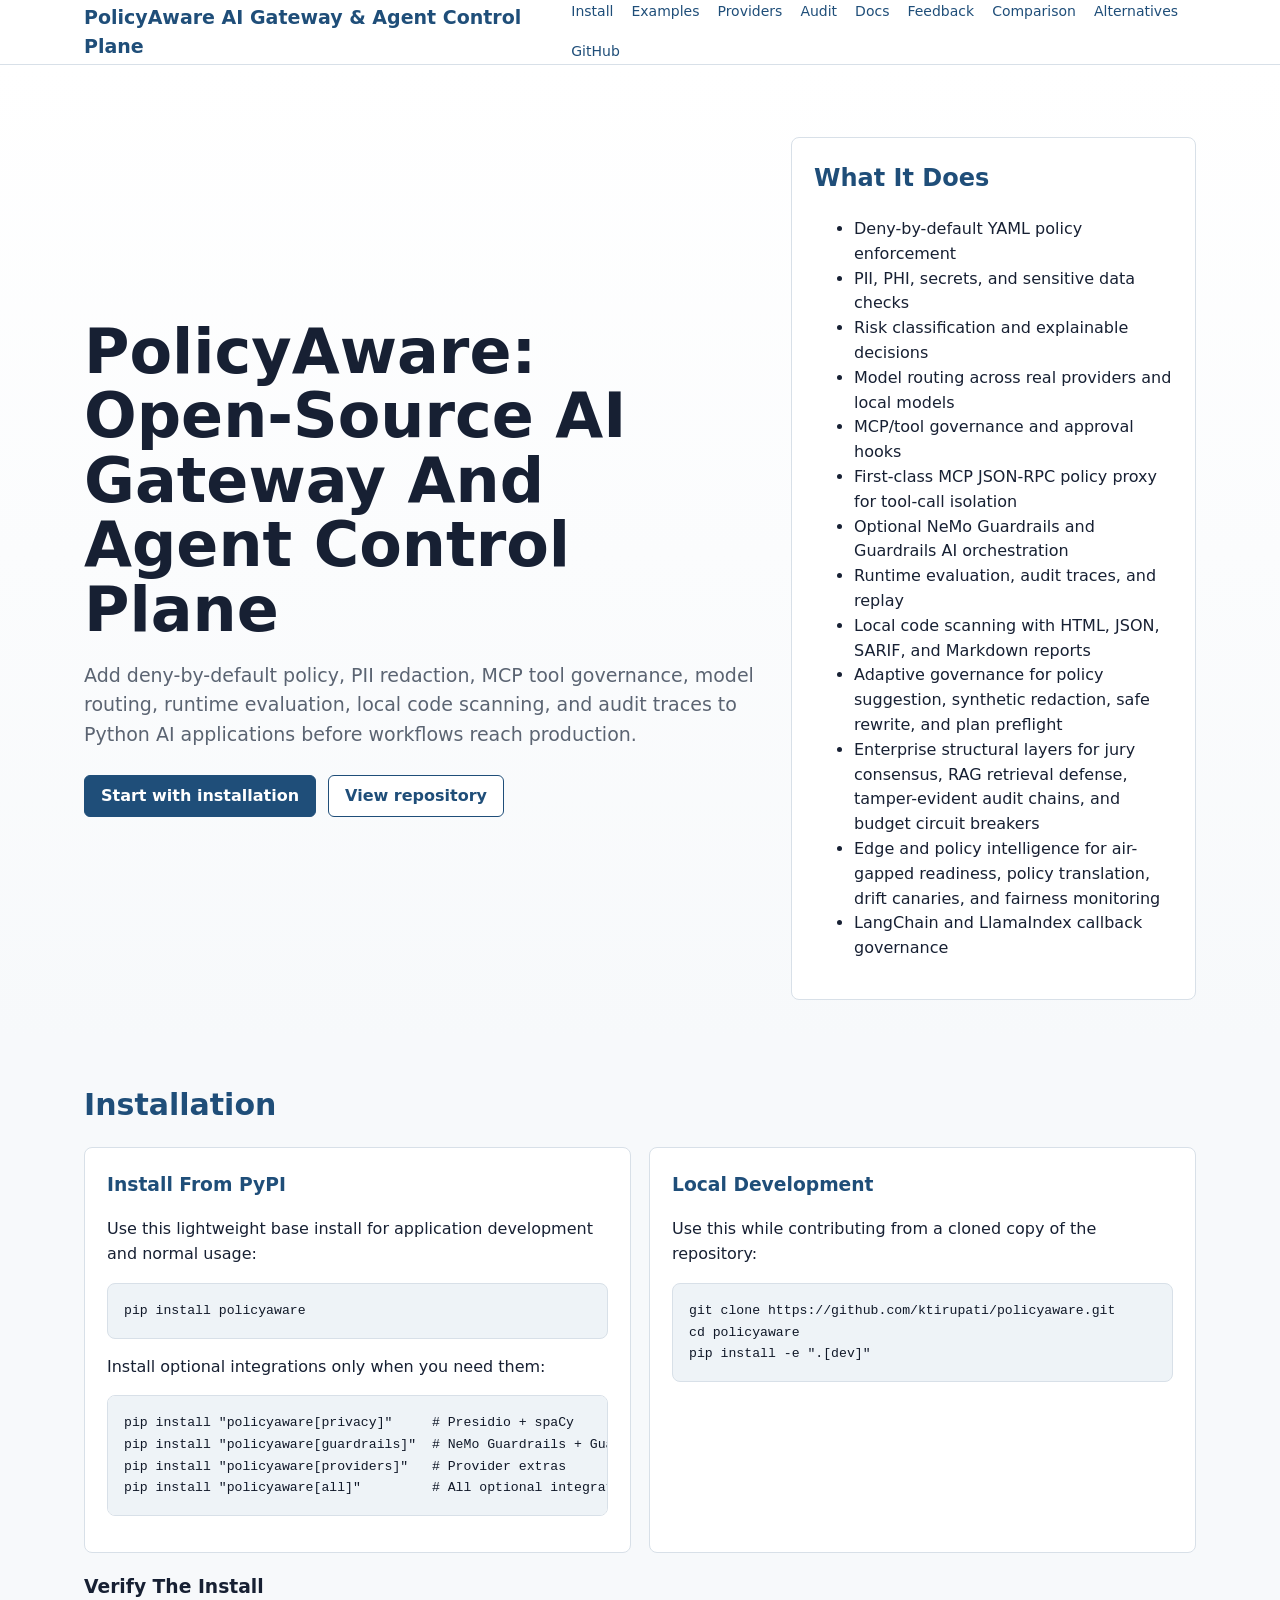
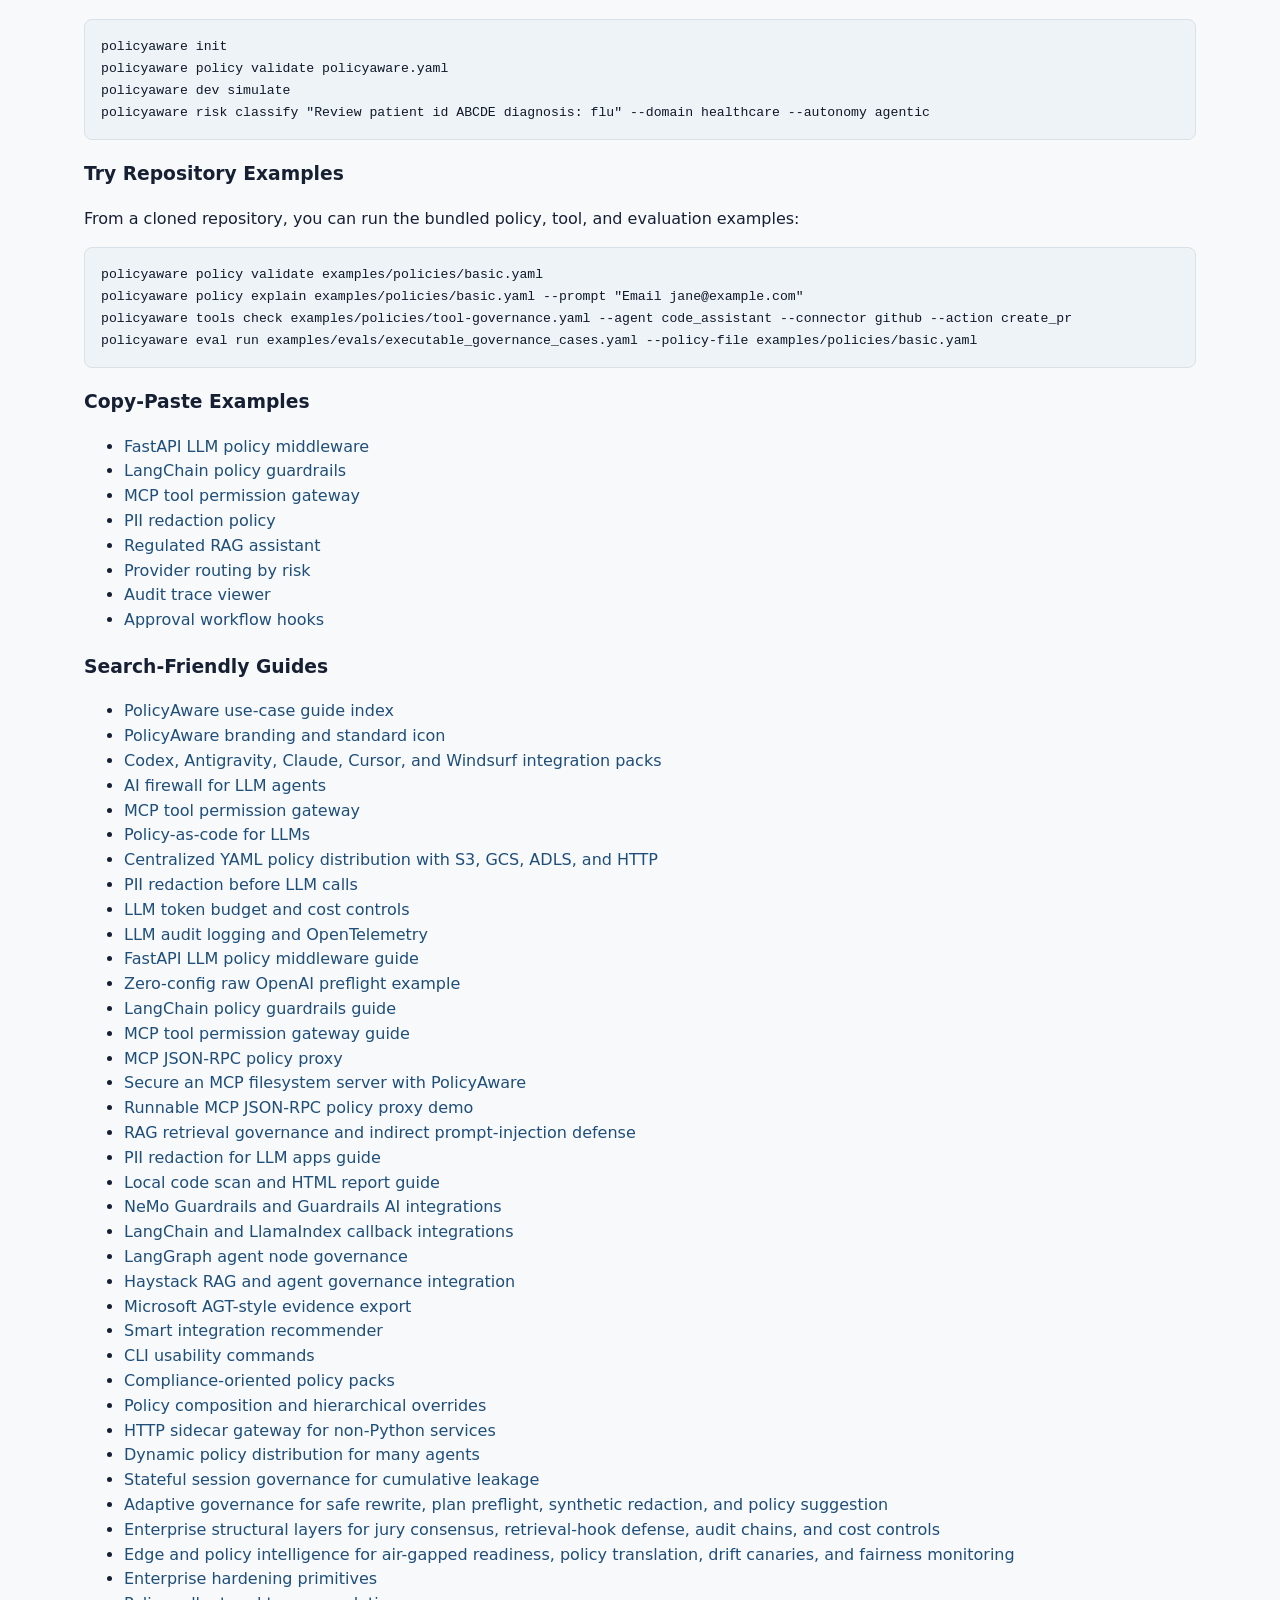
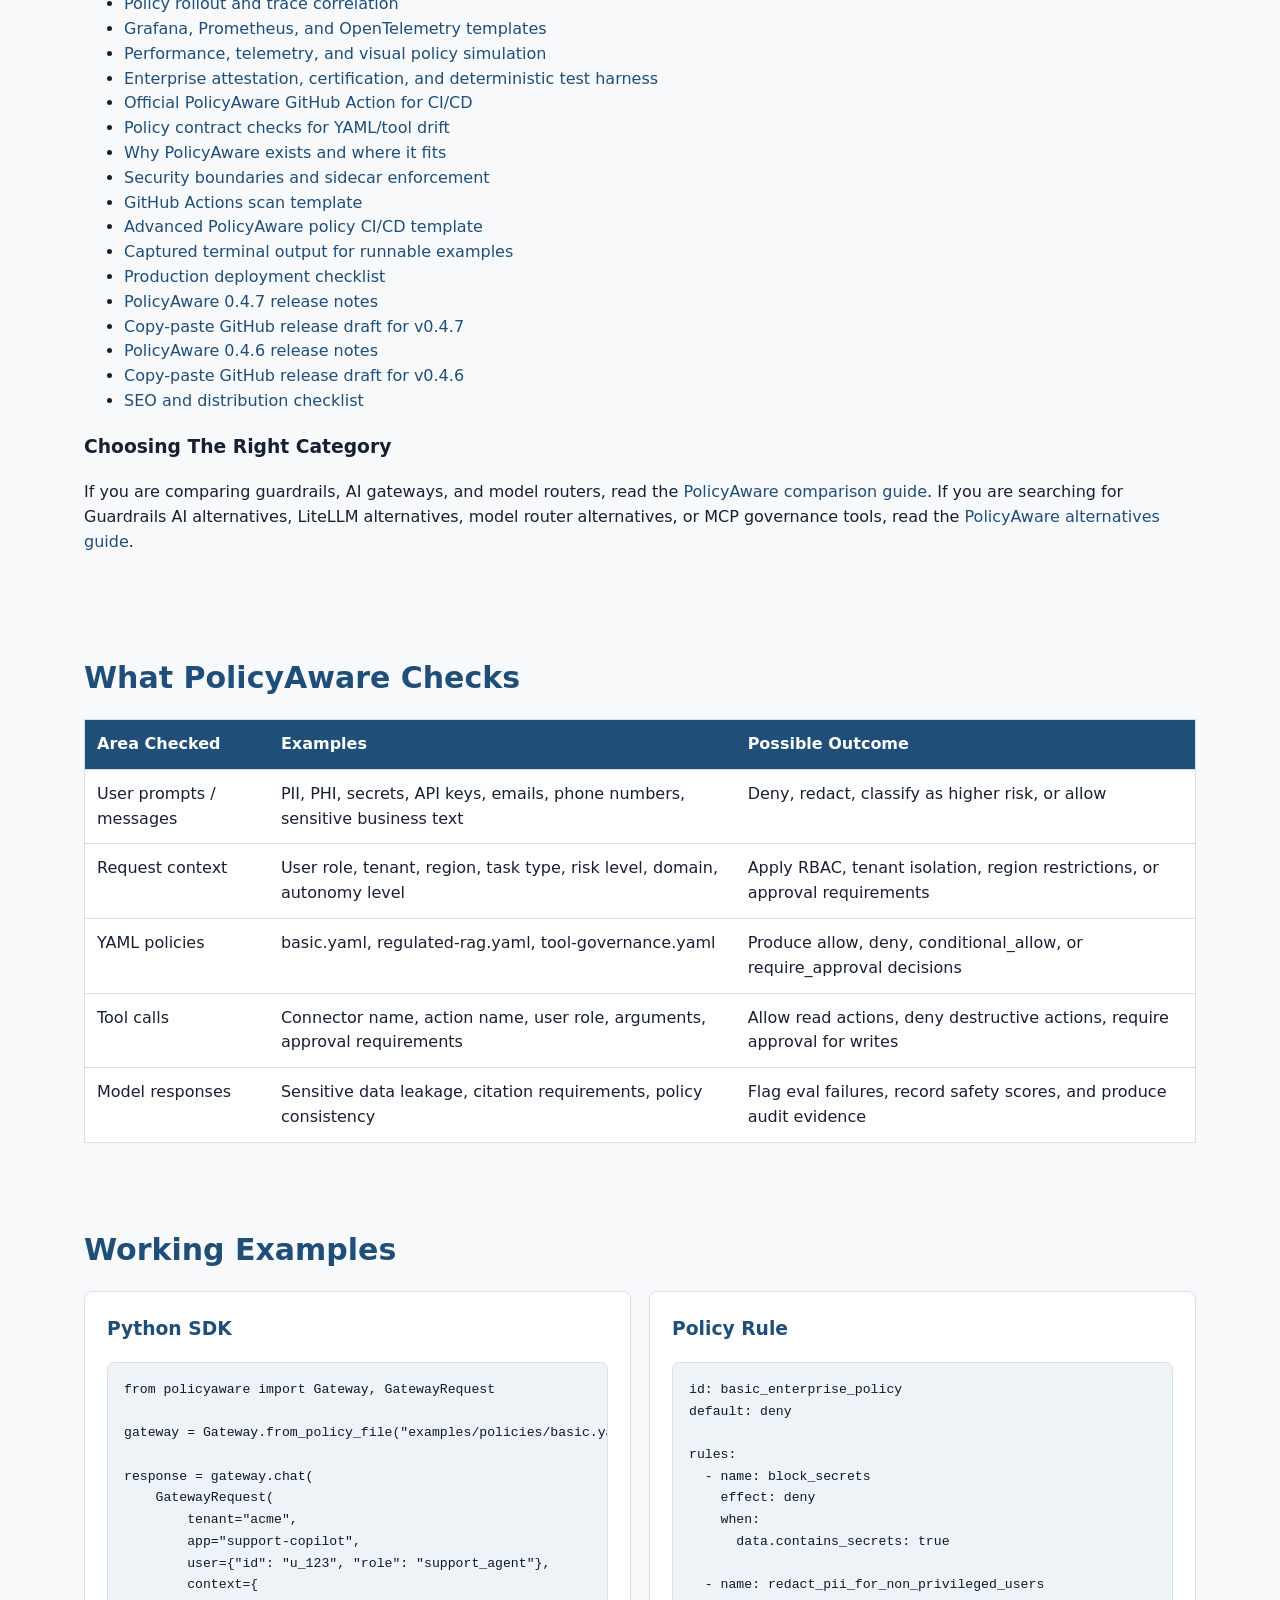
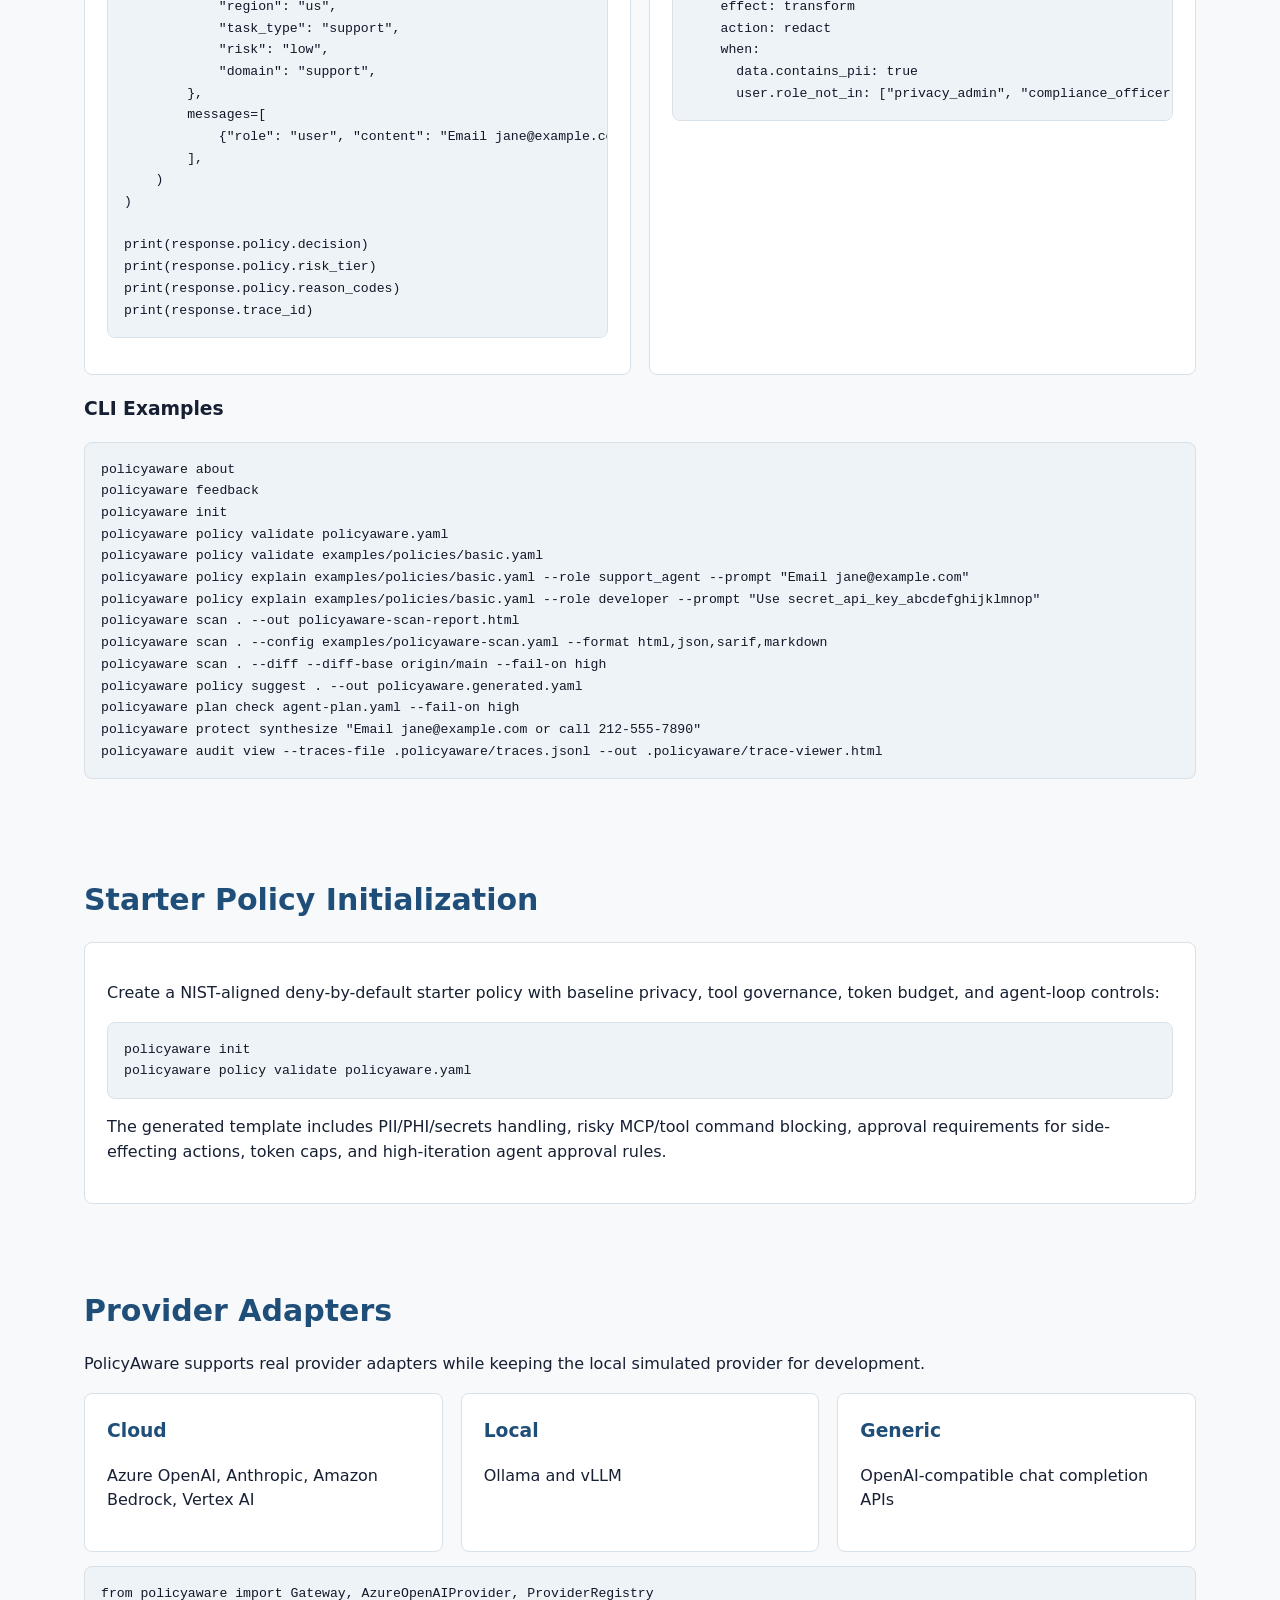
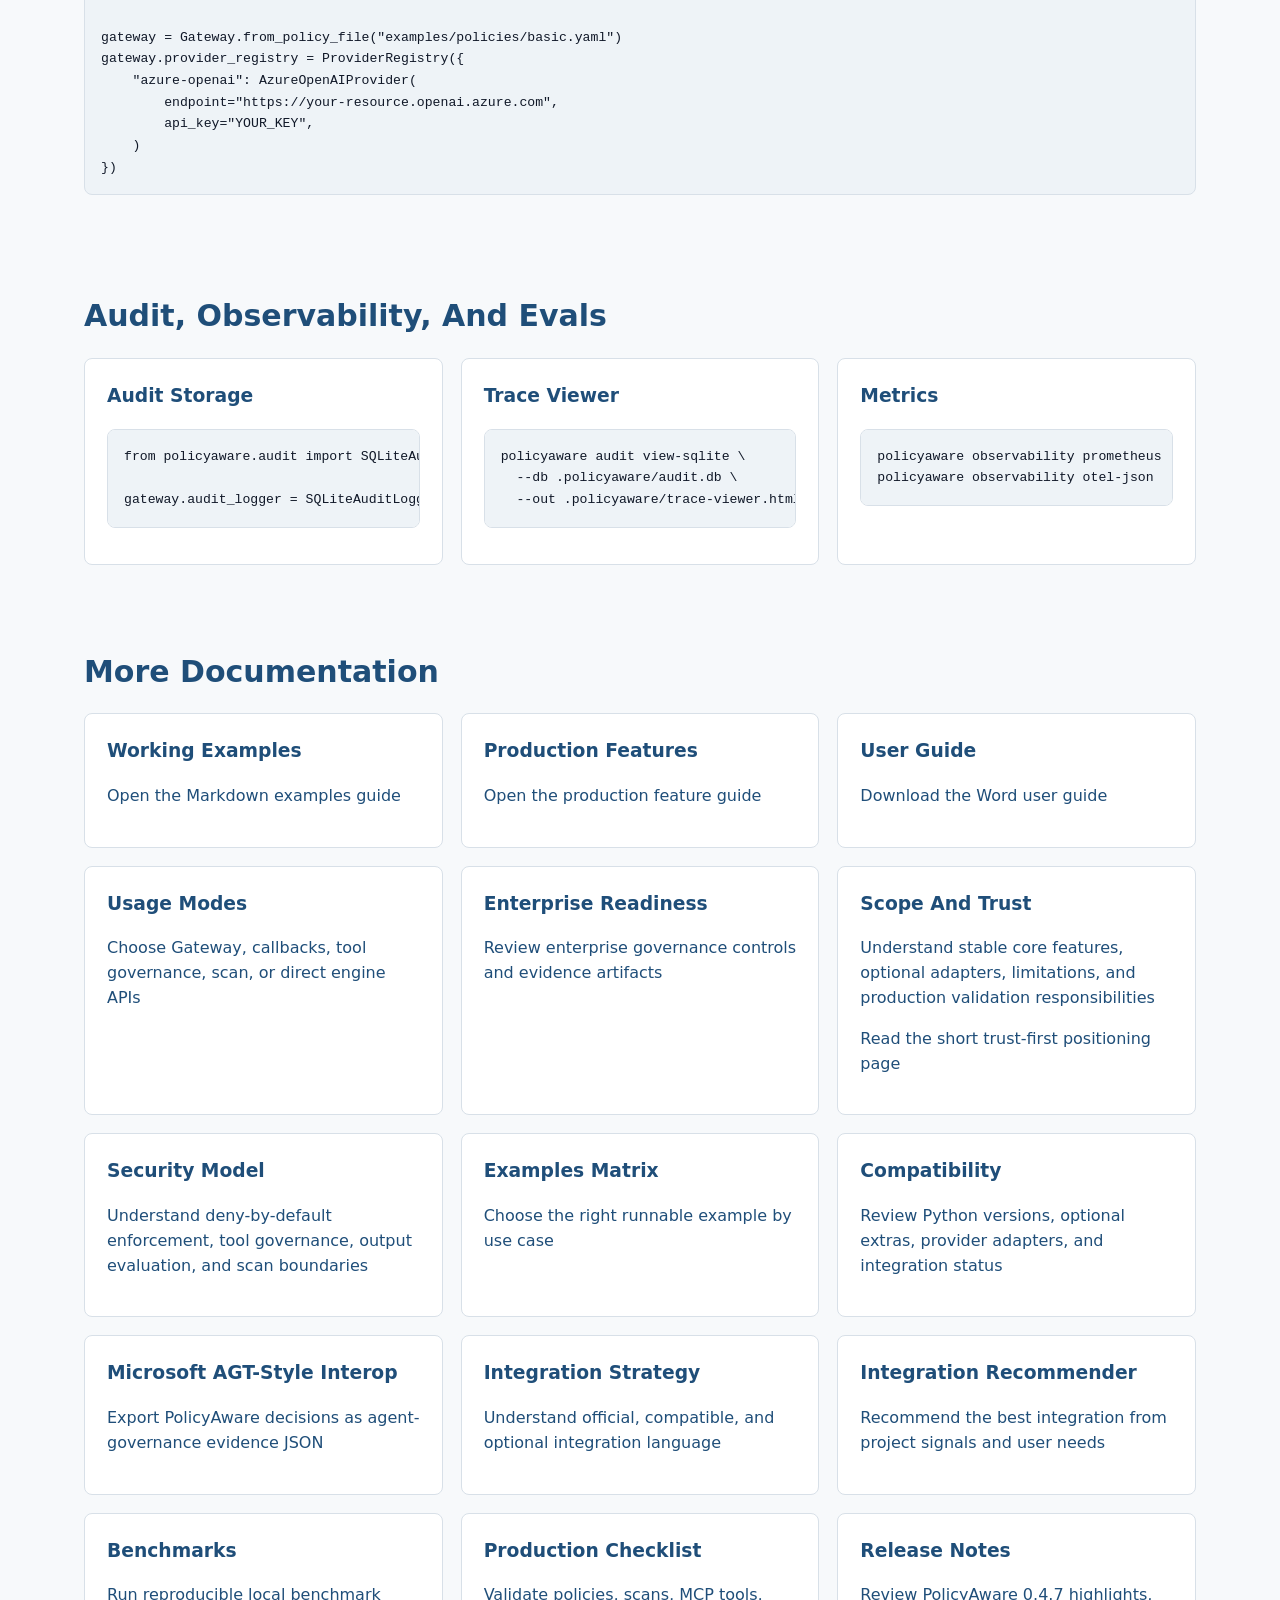
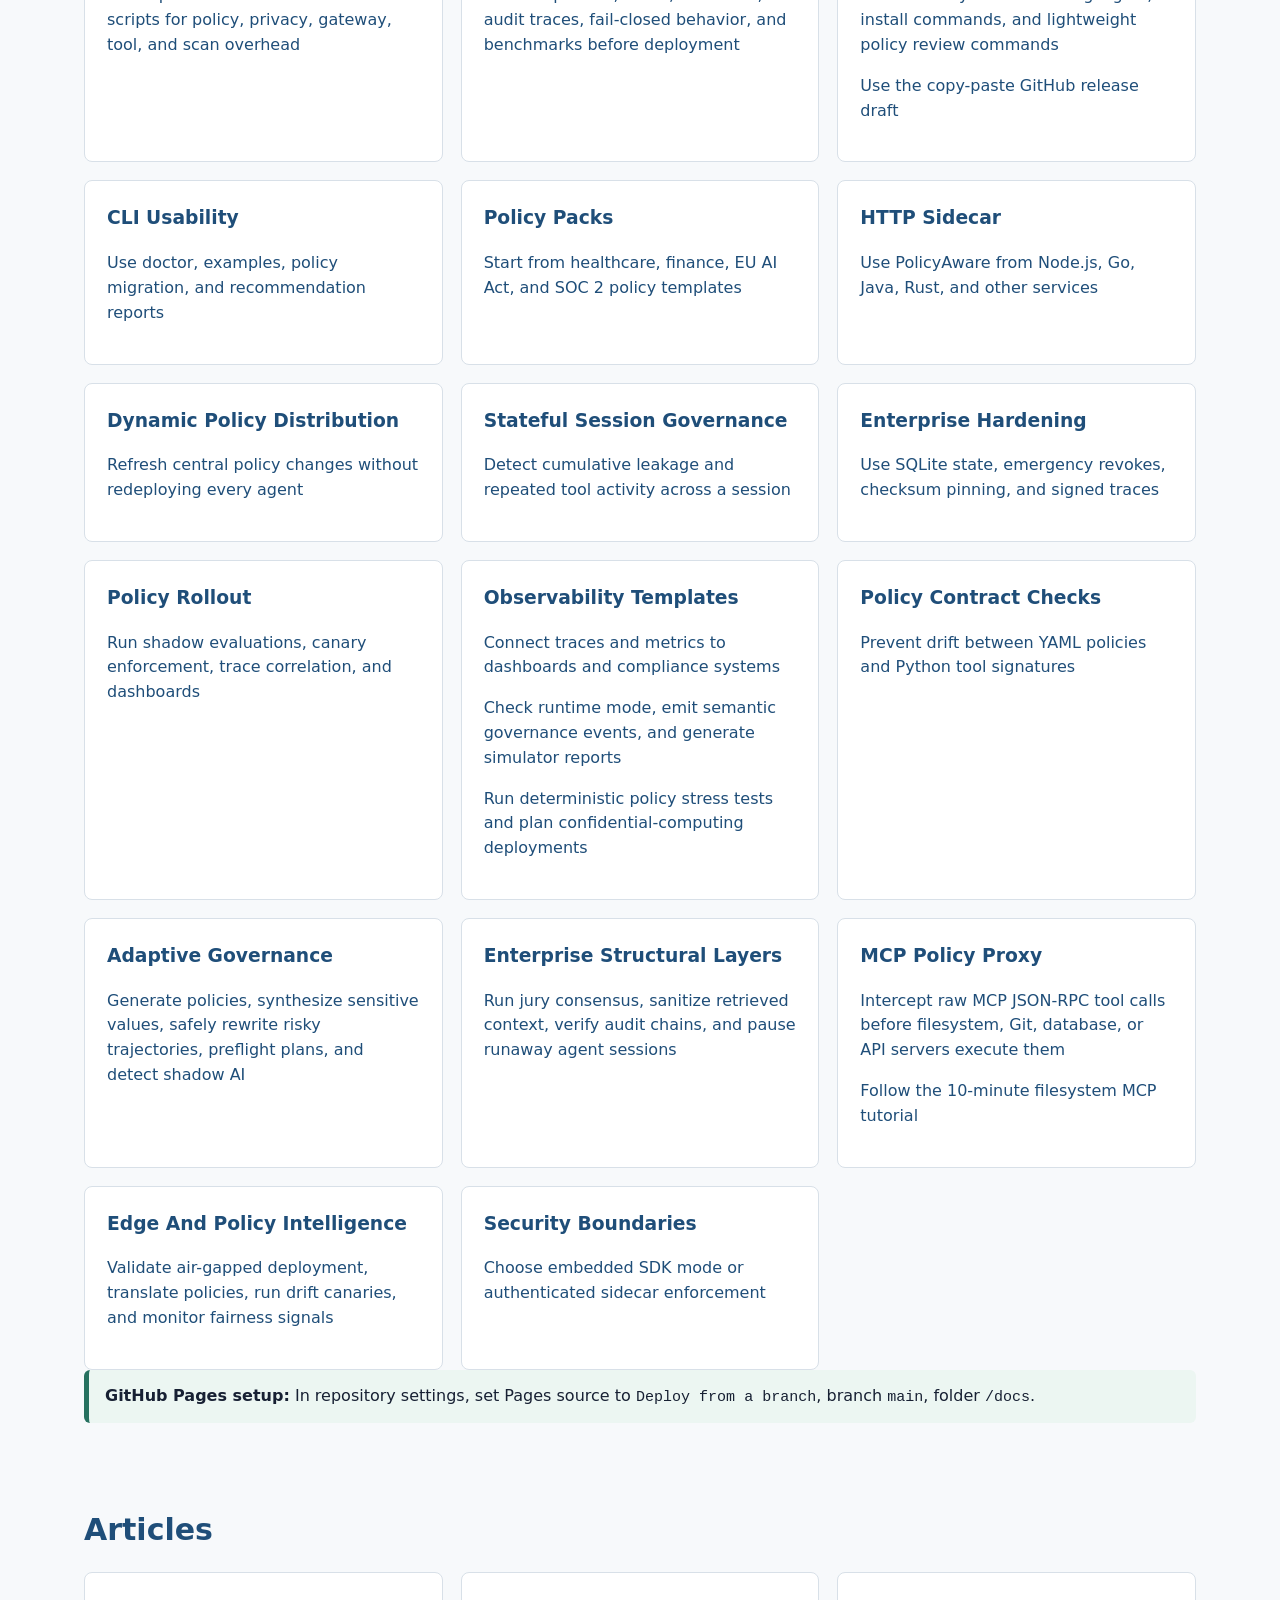
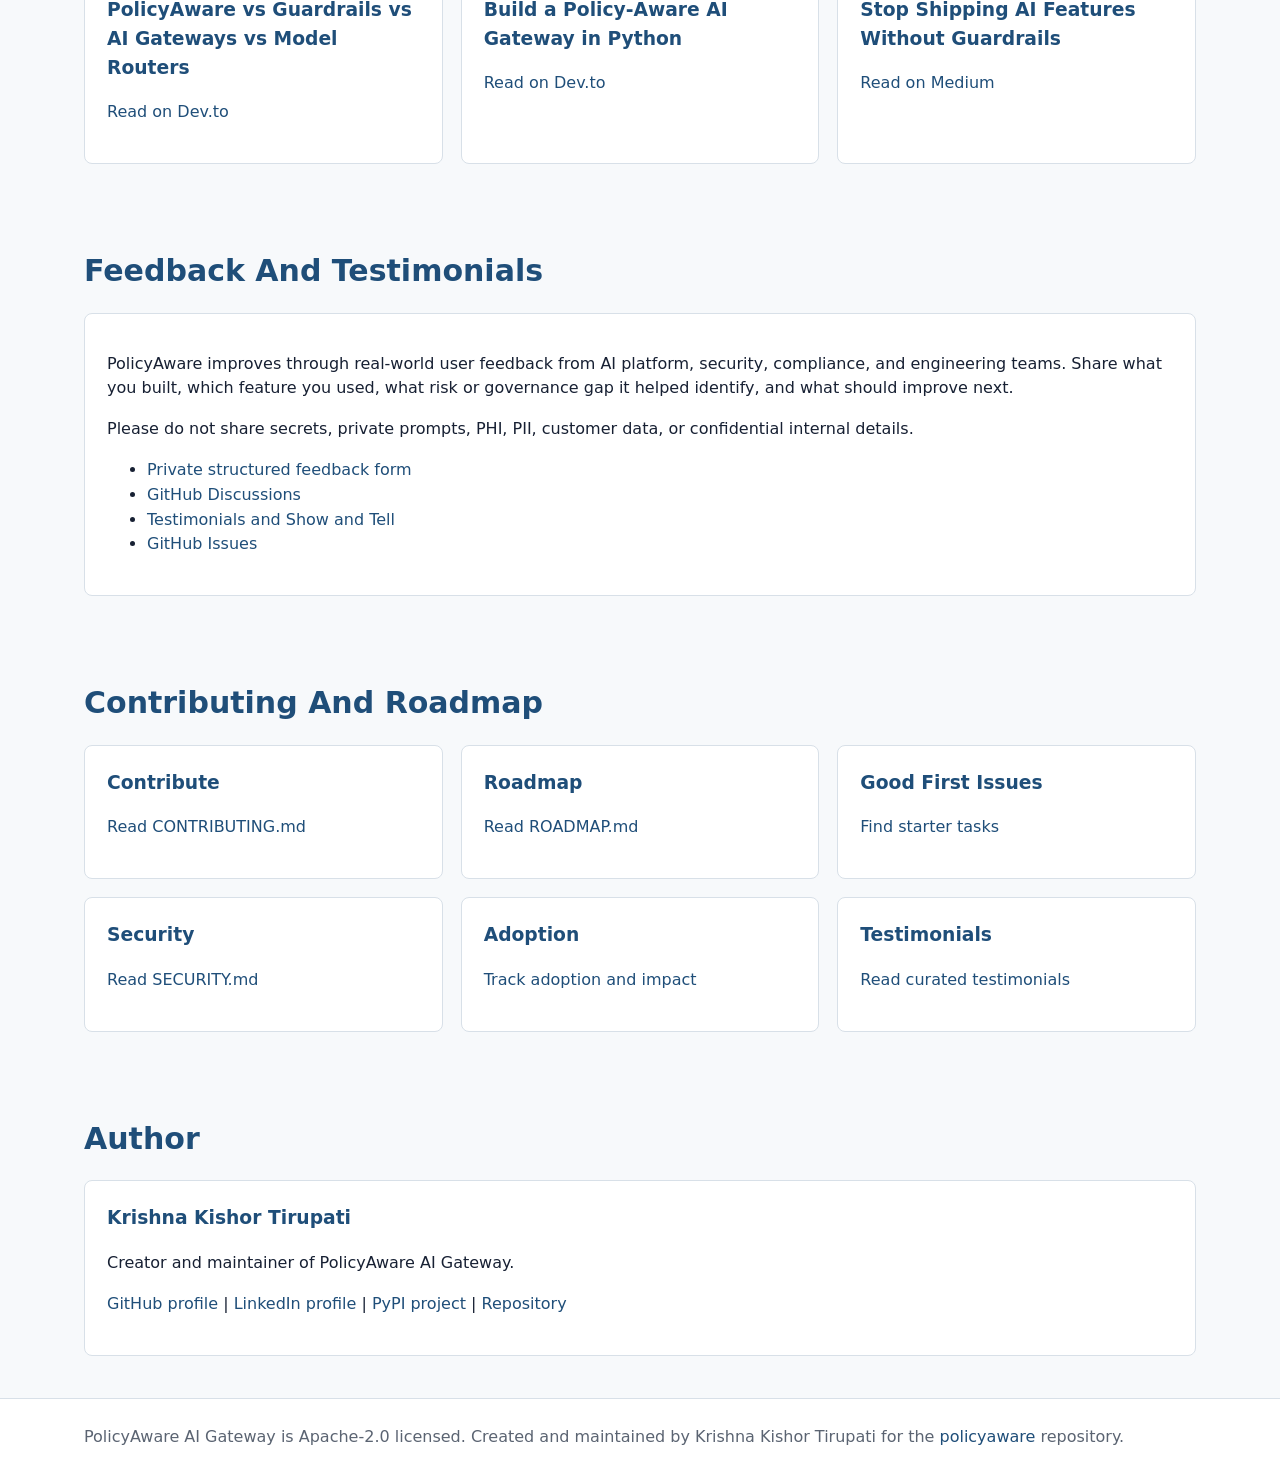
==== commit da0cf830: "Release policyaware 0.4.7" ====
--- a/docs/index.html
+++ b/docs/index.html
@@ -199,6 +199,8 @@
           <li><a href="ci/policyaware-policy-cicd.yml">Advanced PolicyAware policy CI/CD template</a></li>
           <li><a href="demo-outputs.md">Captured terminal output for runnable examples</a></li>
           <li><a href="production-checklist.md">Production deployment checklist</a></li>
+          <li><a href="release-notes-0.4.7.md">PolicyAware 0.4.7 release notes</a></li>
+          <li><a href="github-release-v0.4.7.md">Copy-paste GitHub release draft for v0.4.7</a></li>
           <li><a href="release-notes-0.4.6.md">PolicyAware 0.4.6 release notes</a></li>
           <li><a href="github-release-v0.4.6.md">Copy-paste GitHub release draft for v0.4.6</a></li>
           <li><a href="seo-and-distribution.md">SEO and distribution checklist</a></li>
@@ -448,8 +450,8 @@
           </div>
           <div class="card">
             <h3>Release Notes</h3>
-            <p><a href="release-notes-0.4.6.md">Review PolicyAware 0.4.6 highlights, install commands, and lightweight CLI improvements</a></p>
-            <p><a href="github-release-v0.4.6.md">Use the copy-paste GitHub release draft</a></p>
+            <p><a href="release-notes-0.4.7.md">Review PolicyAware 0.4.7 highlights, install commands, and lightweight policy review commands</a></p>
+            <p><a href="github-release-v0.4.7.md">Use the copy-paste GitHub release draft</a></p>
           </div>
           <div class="card">
             <h3>CLI Usability</h3>
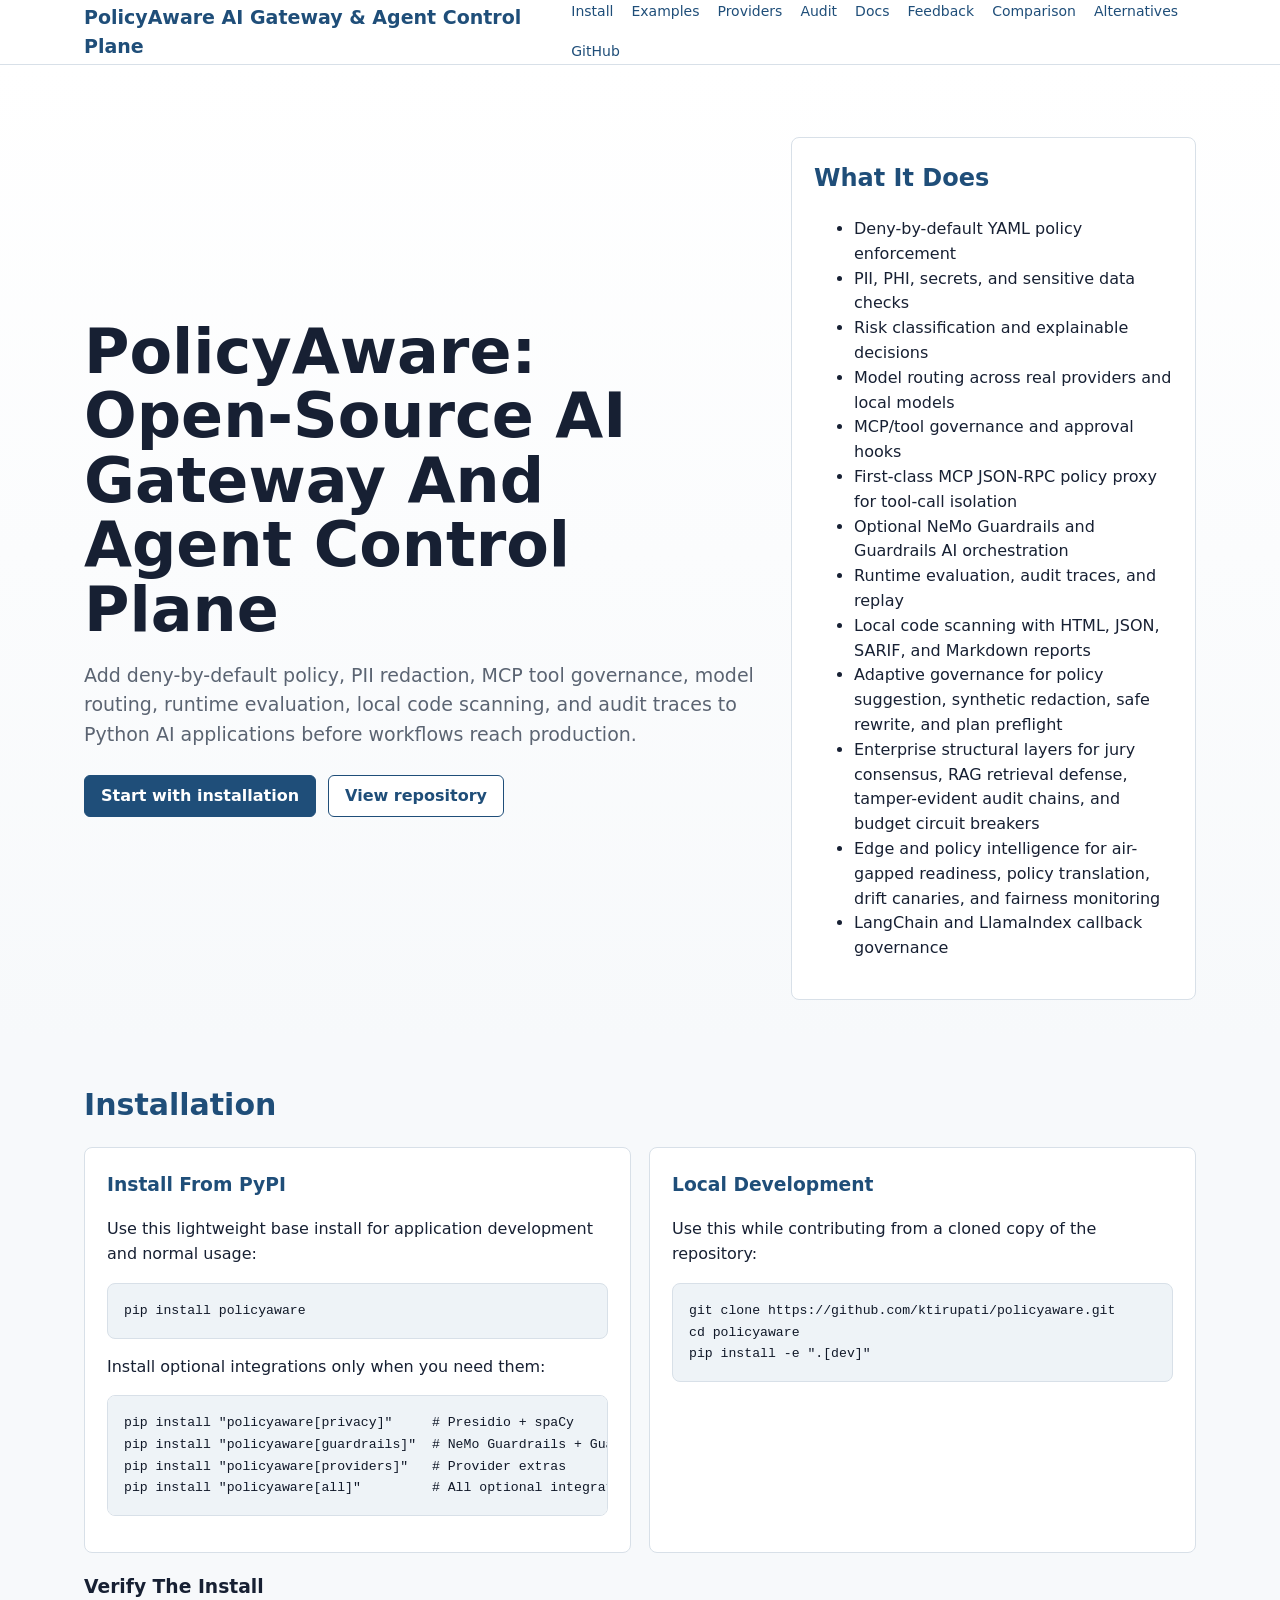
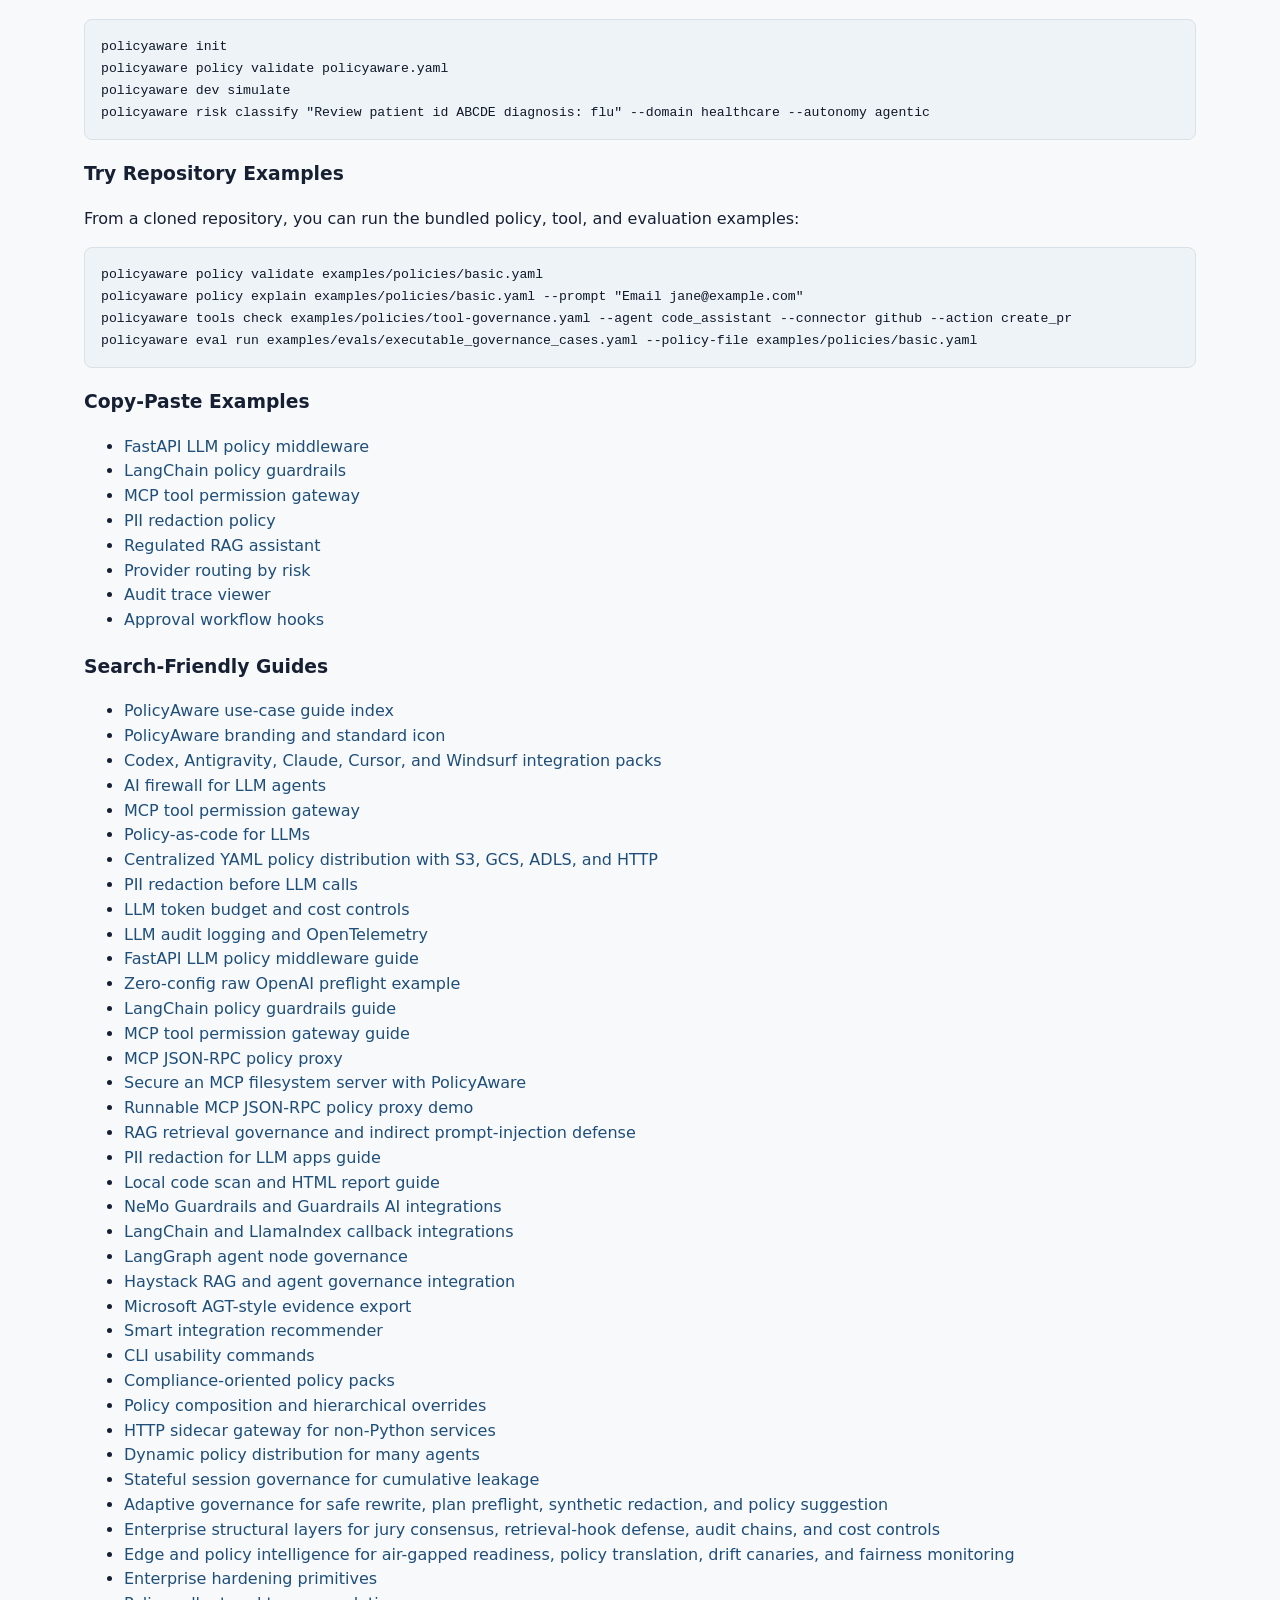
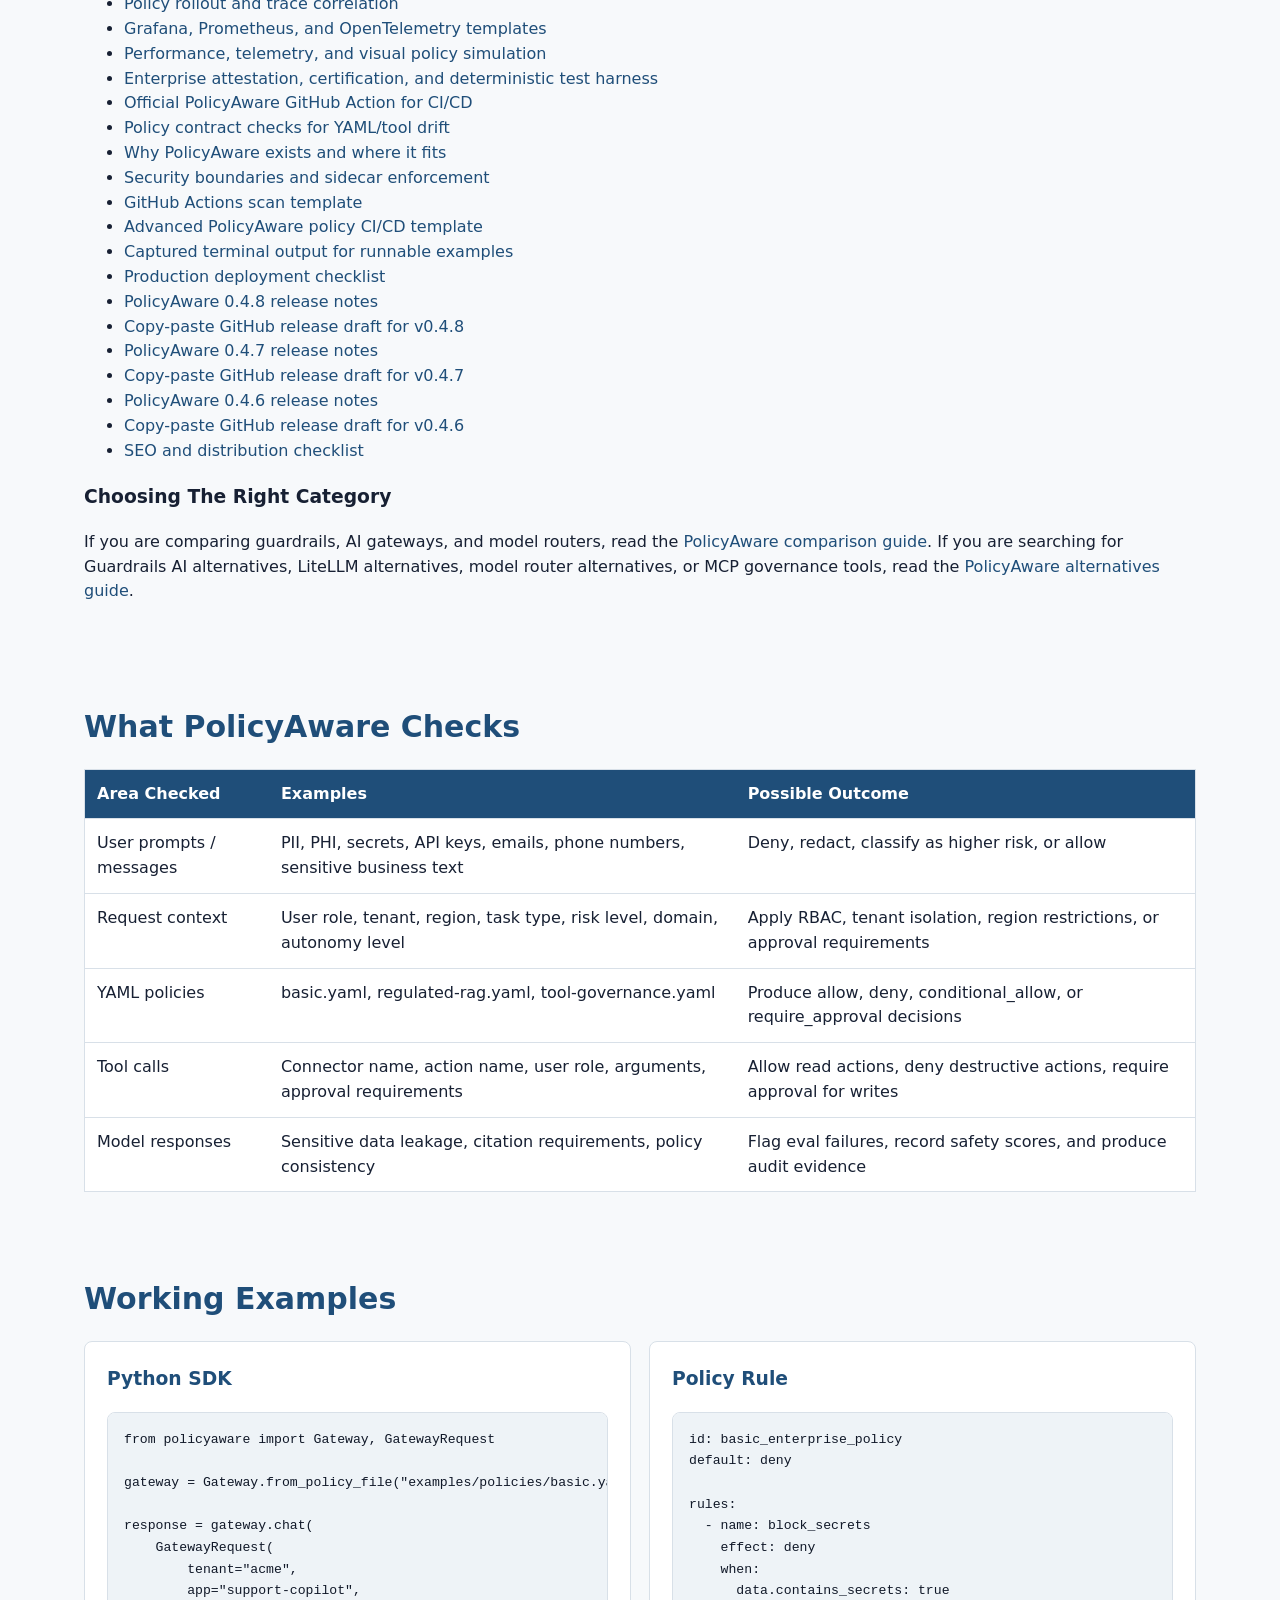
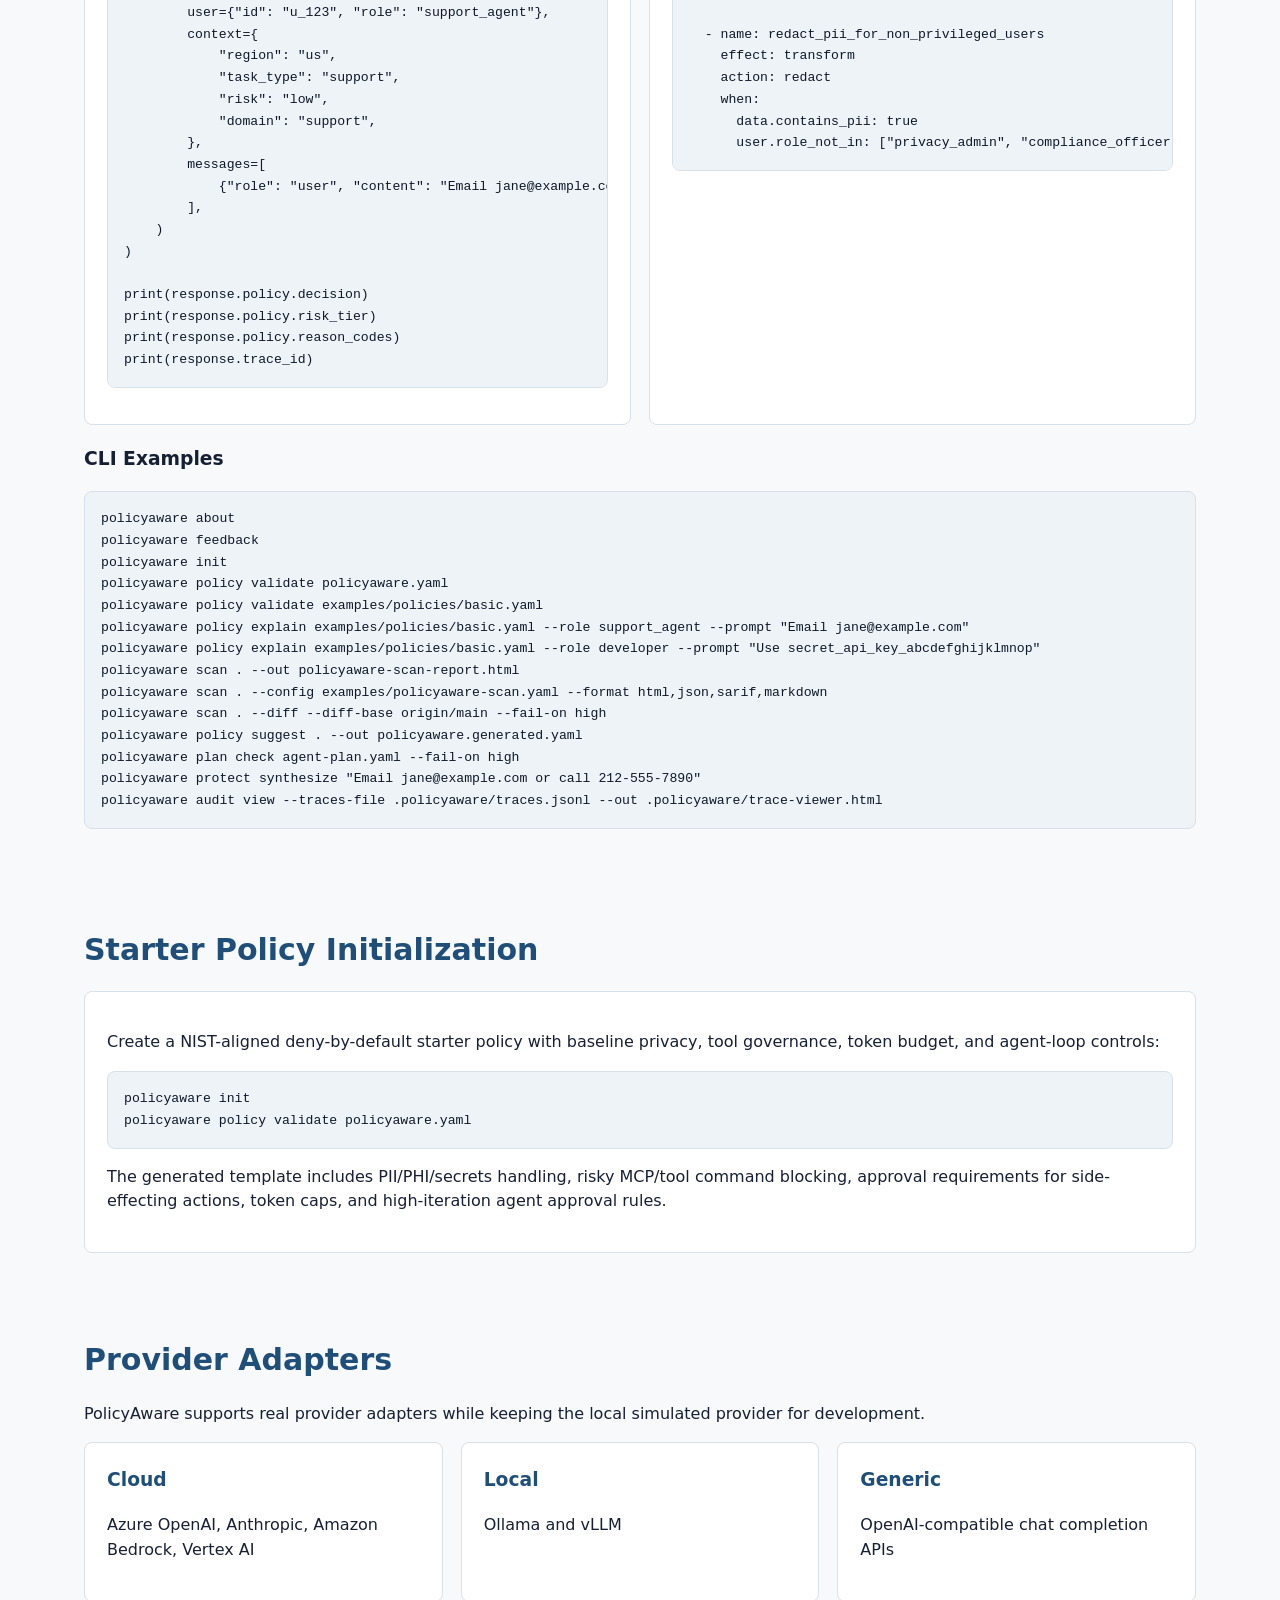
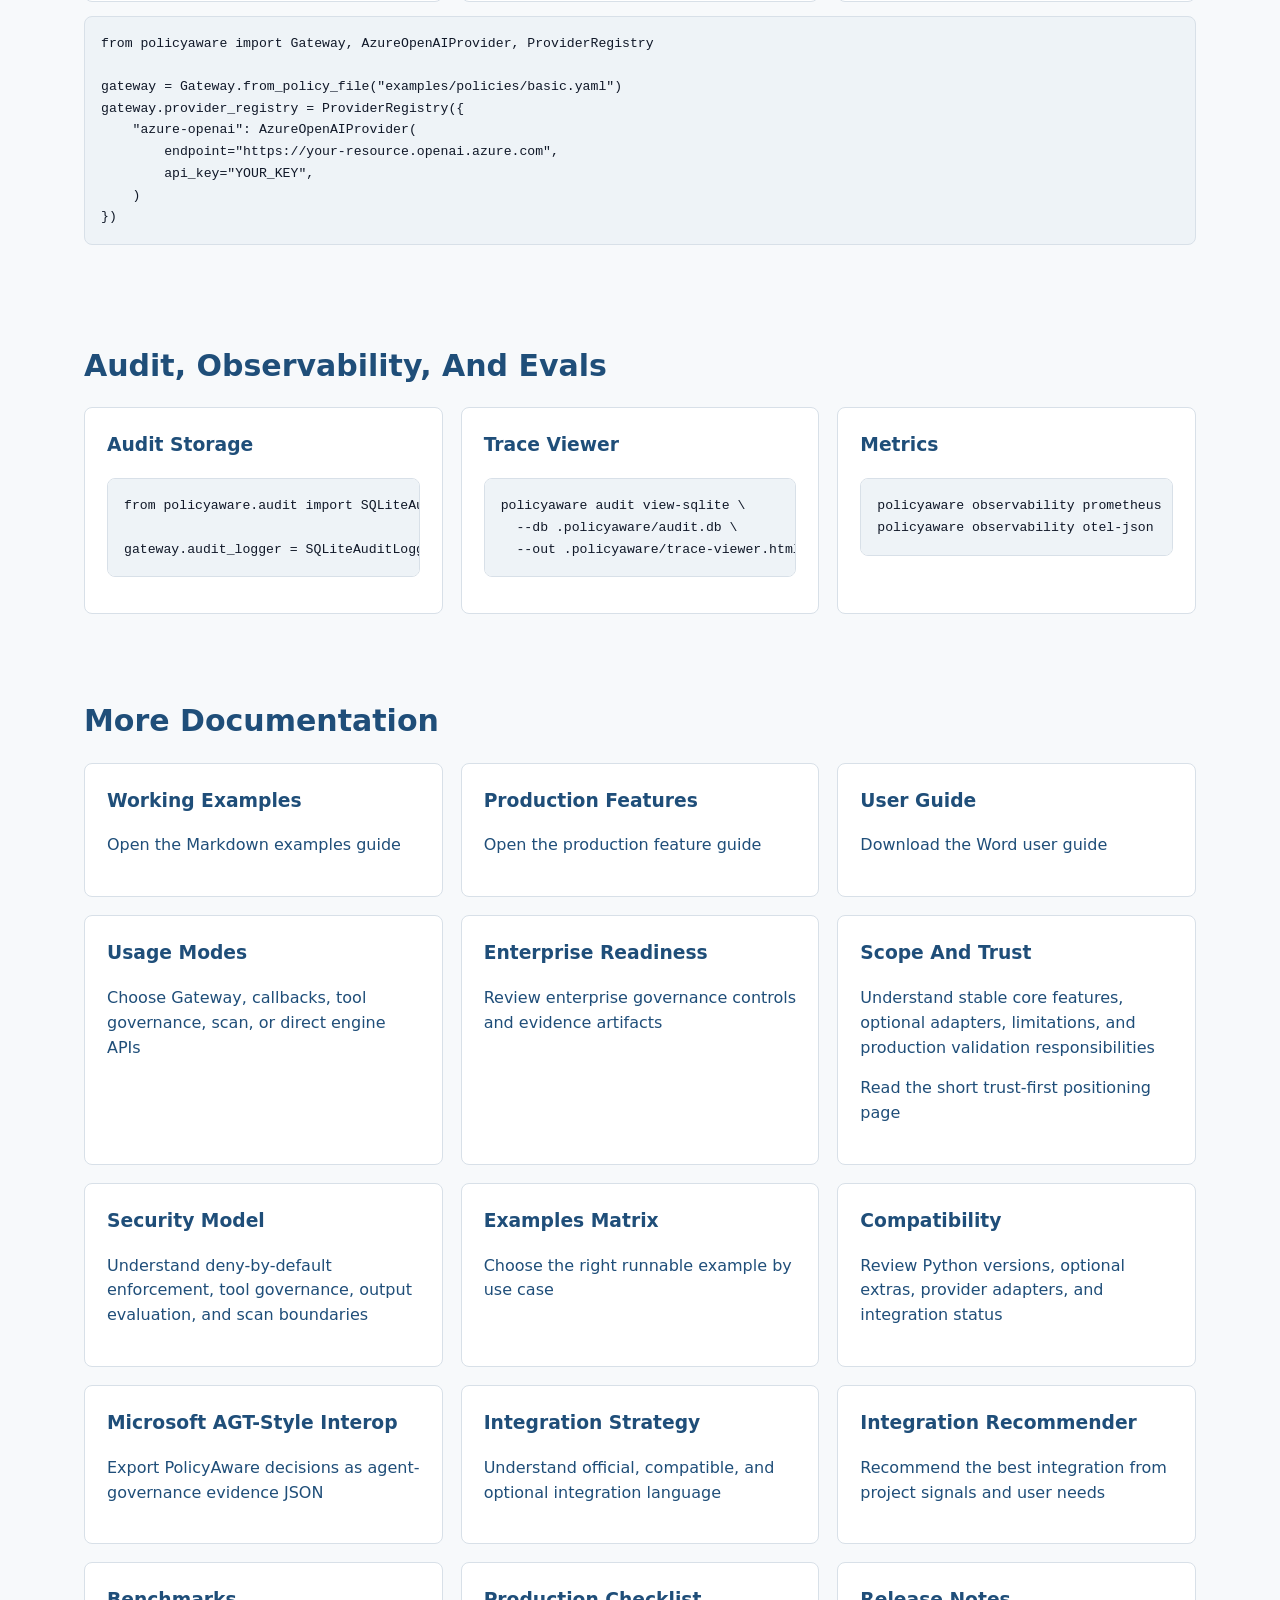
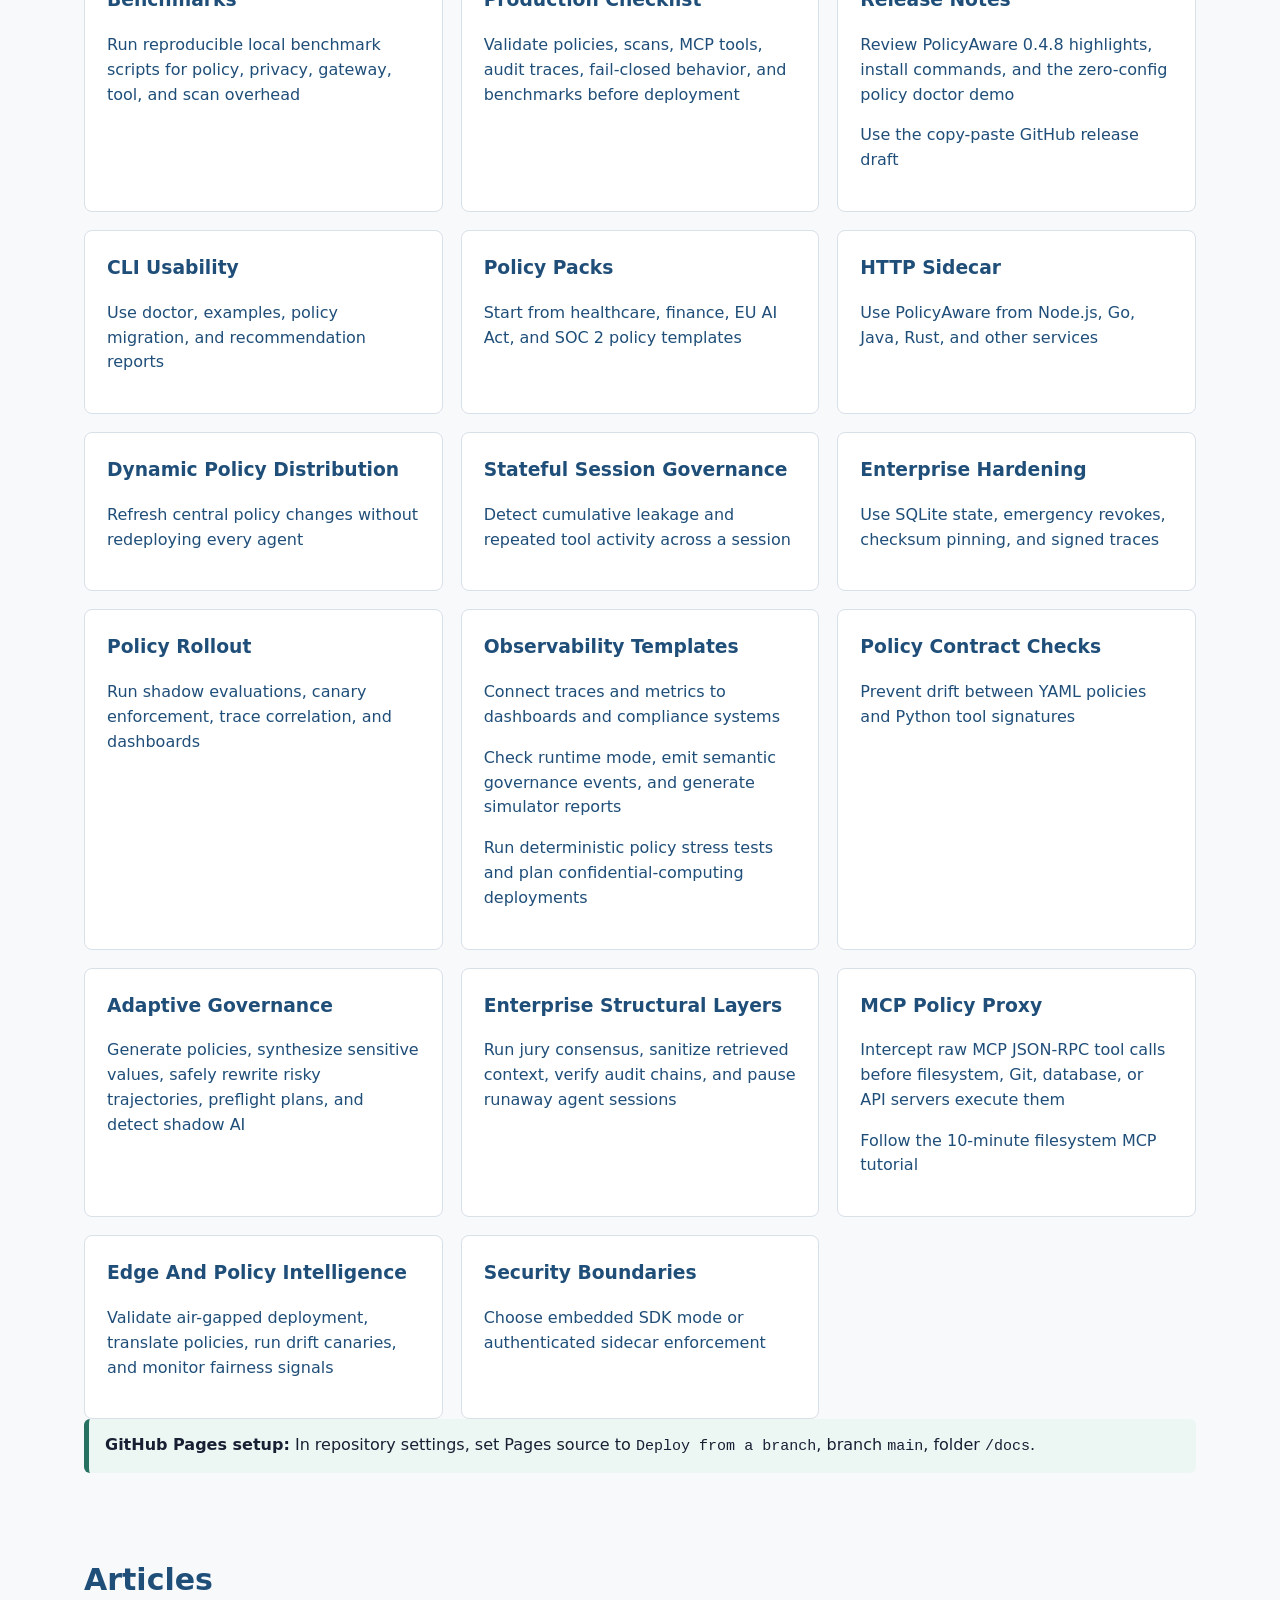
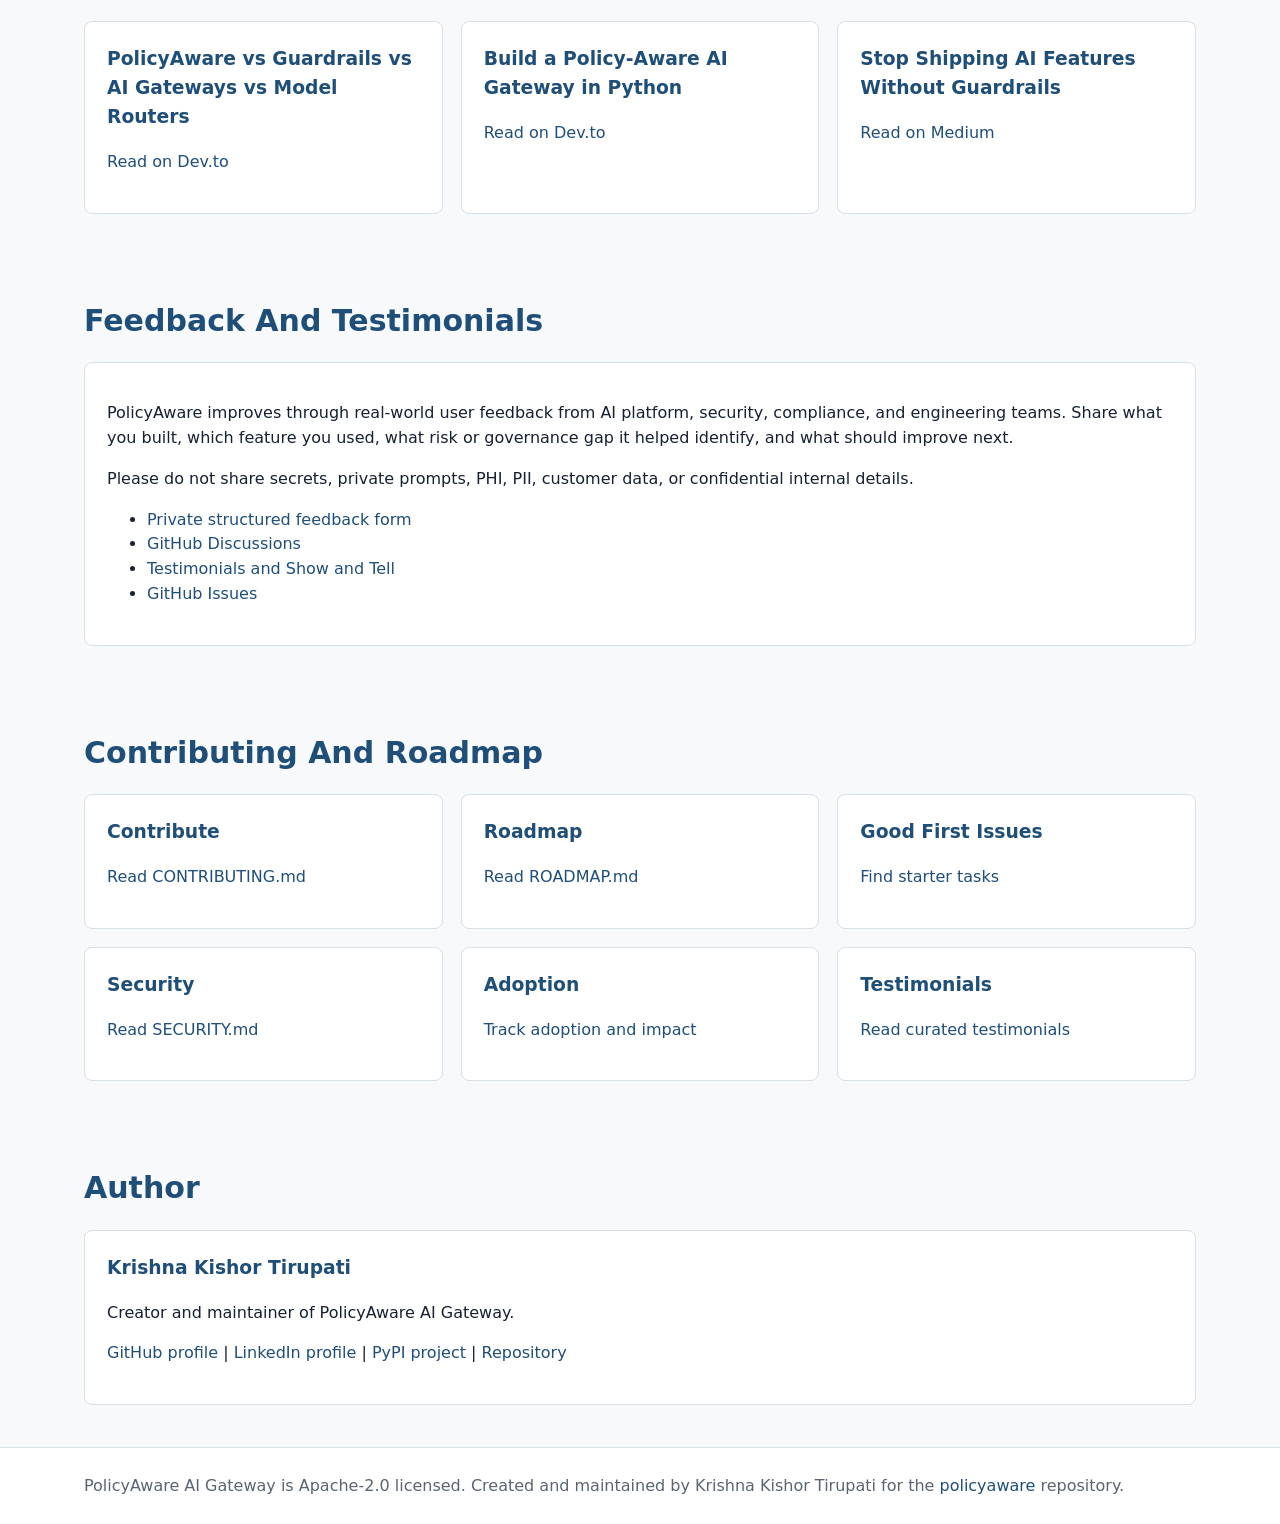
==== commit 8ec99ca4: "Release policyaware 0.4.8" ====
--- a/docs/index.html
+++ b/docs/index.html
@@ -199,6 +199,8 @@
           <li><a href="ci/policyaware-policy-cicd.yml">Advanced PolicyAware policy CI/CD template</a></li>
           <li><a href="demo-outputs.md">Captured terminal output for runnable examples</a></li>
           <li><a href="production-checklist.md">Production deployment checklist</a></li>
+          <li><a href="release-notes-0.4.8.md">PolicyAware 0.4.8 release notes</a></li>
+          <li><a href="github-release-v0.4.8.md">Copy-paste GitHub release draft for v0.4.8</a></li>
           <li><a href="release-notes-0.4.7.md">PolicyAware 0.4.7 release notes</a></li>
           <li><a href="github-release-v0.4.7.md">Copy-paste GitHub release draft for v0.4.7</a></li>
           <li><a href="release-notes-0.4.6.md">PolicyAware 0.4.6 release notes</a></li>
@@ -450,8 +452,8 @@
           </div>
           <div class="card">
             <h3>Release Notes</h3>
-            <p><a href="release-notes-0.4.7.md">Review PolicyAware 0.4.7 highlights, install commands, and lightweight policy review commands</a></p>
-            <p><a href="github-release-v0.4.7.md">Use the copy-paste GitHub release draft</a></p>
+            <p><a href="release-notes-0.4.8.md">Review PolicyAware 0.4.8 highlights, install commands, and the zero-config policy doctor demo</a></p>
+            <p><a href="github-release-v0.4.8.md">Use the copy-paste GitHub release draft</a></p>
           </div>
           <div class="card">
             <h3>CLI Usability</h3>
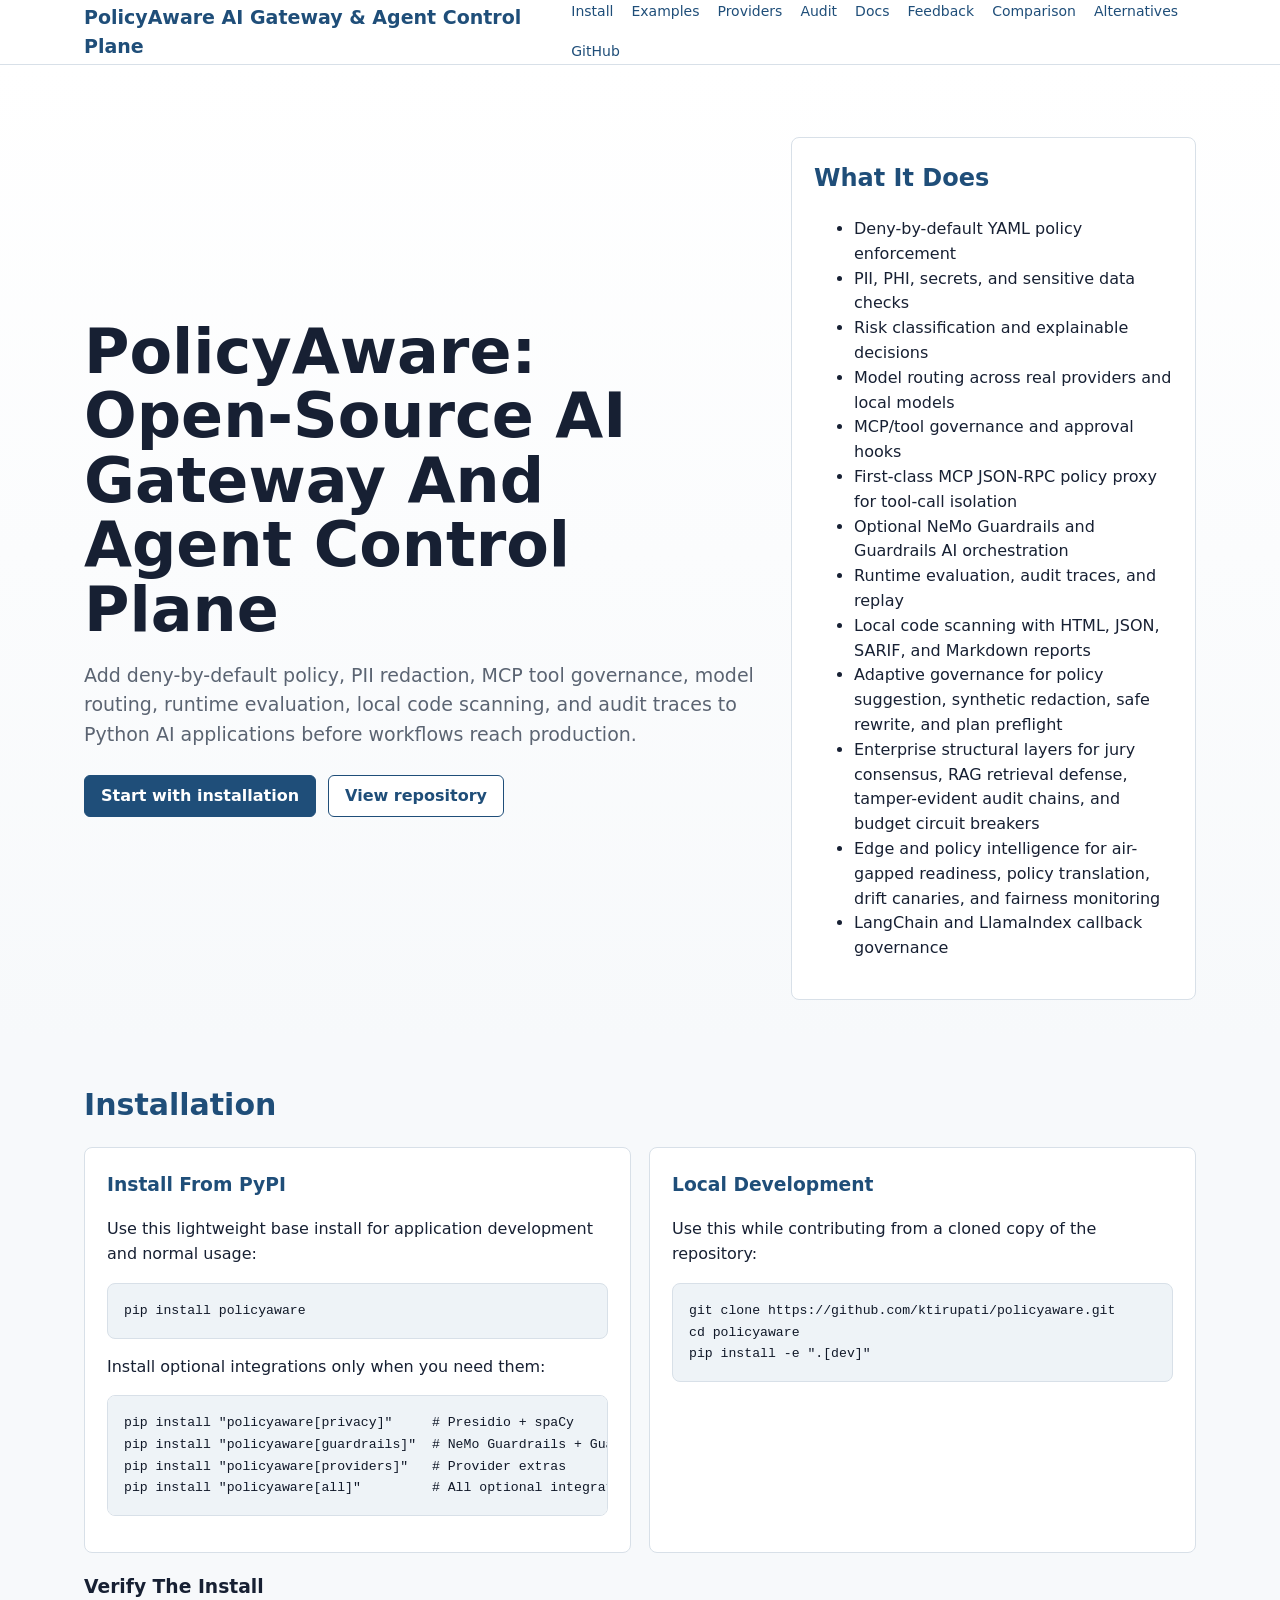
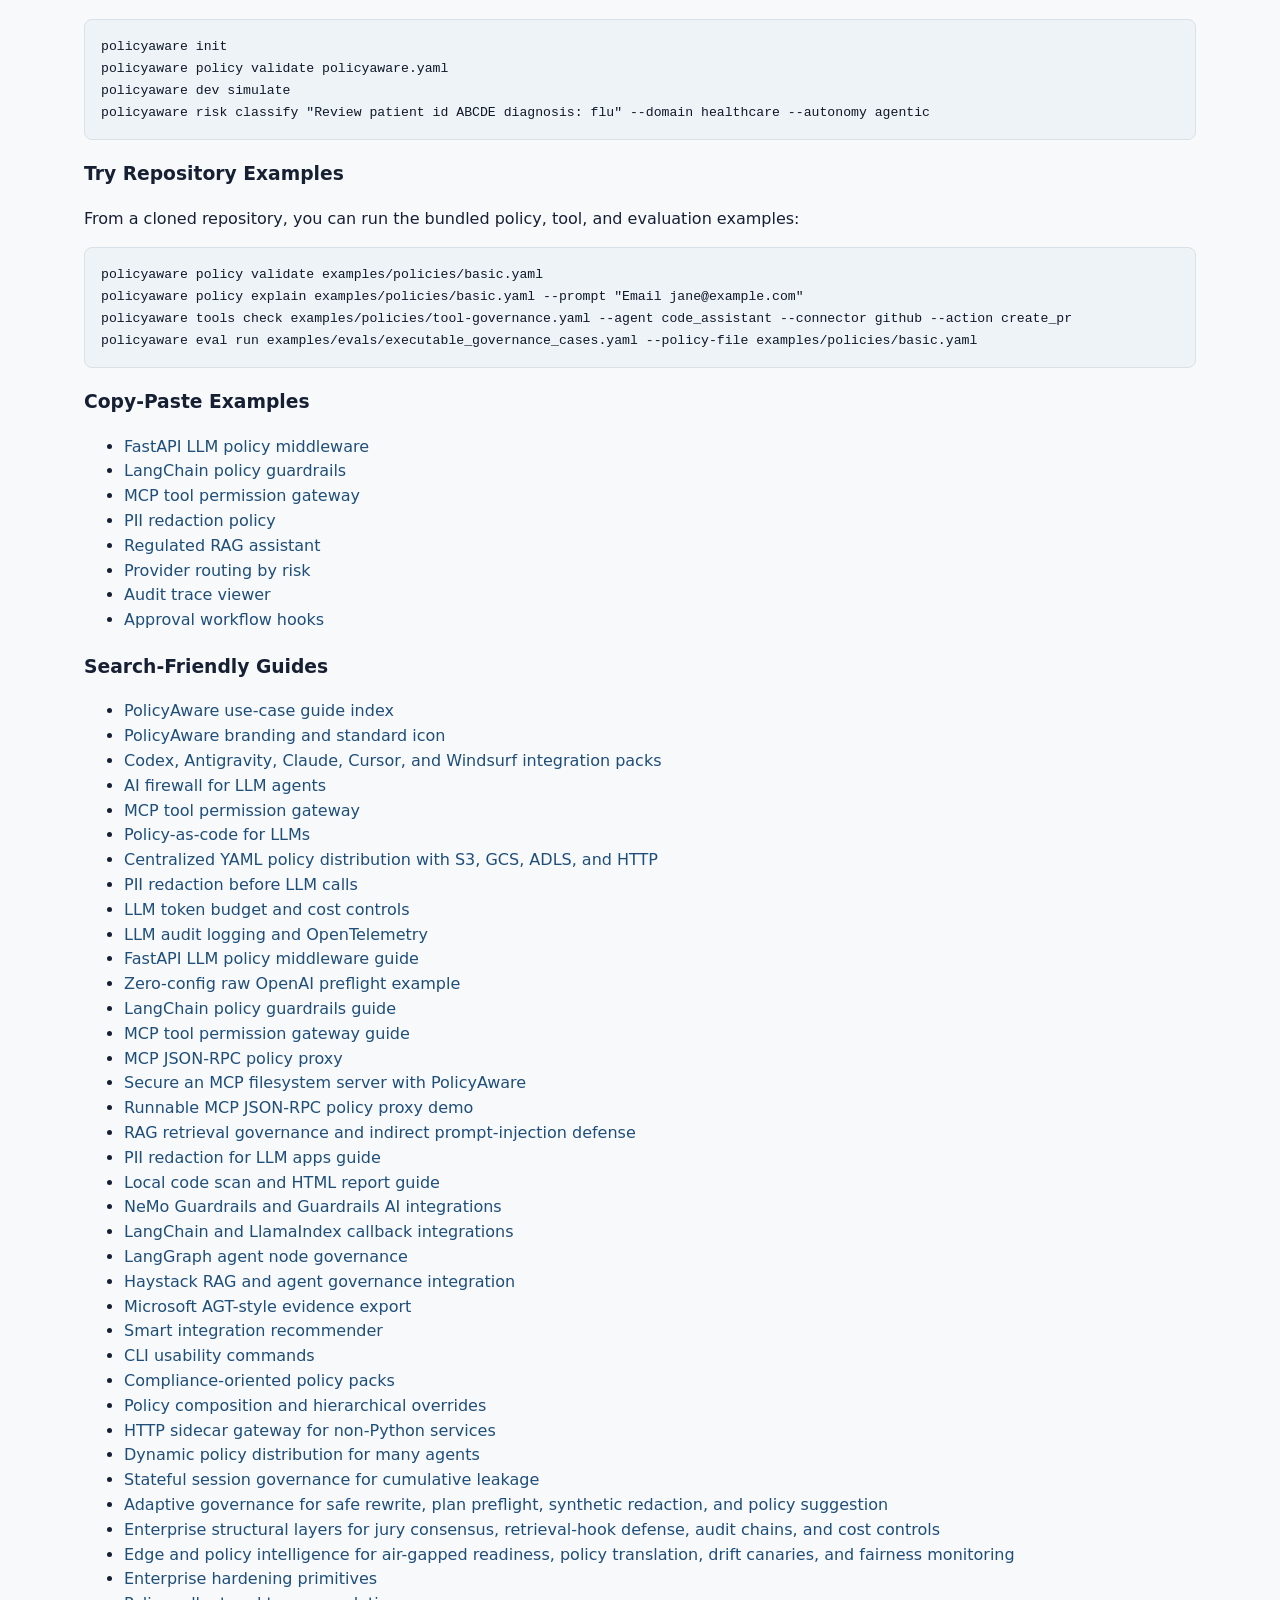
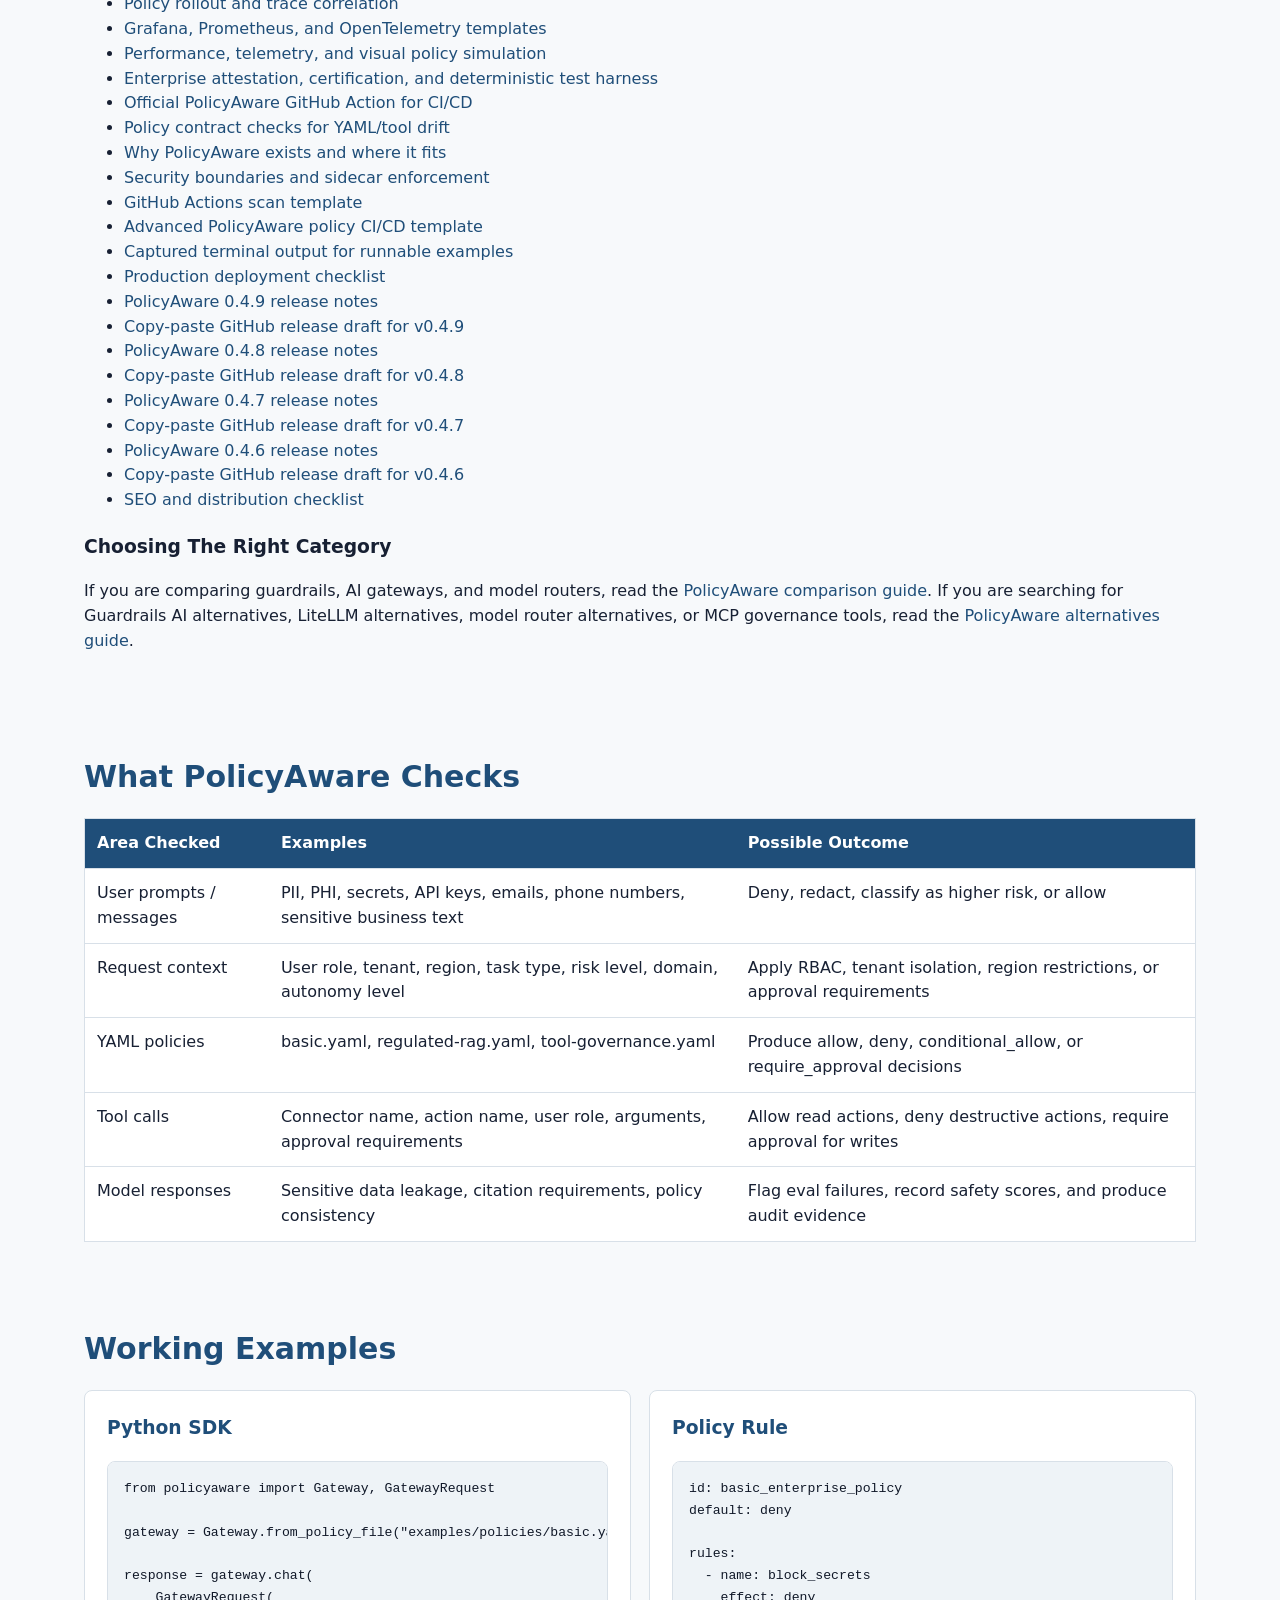
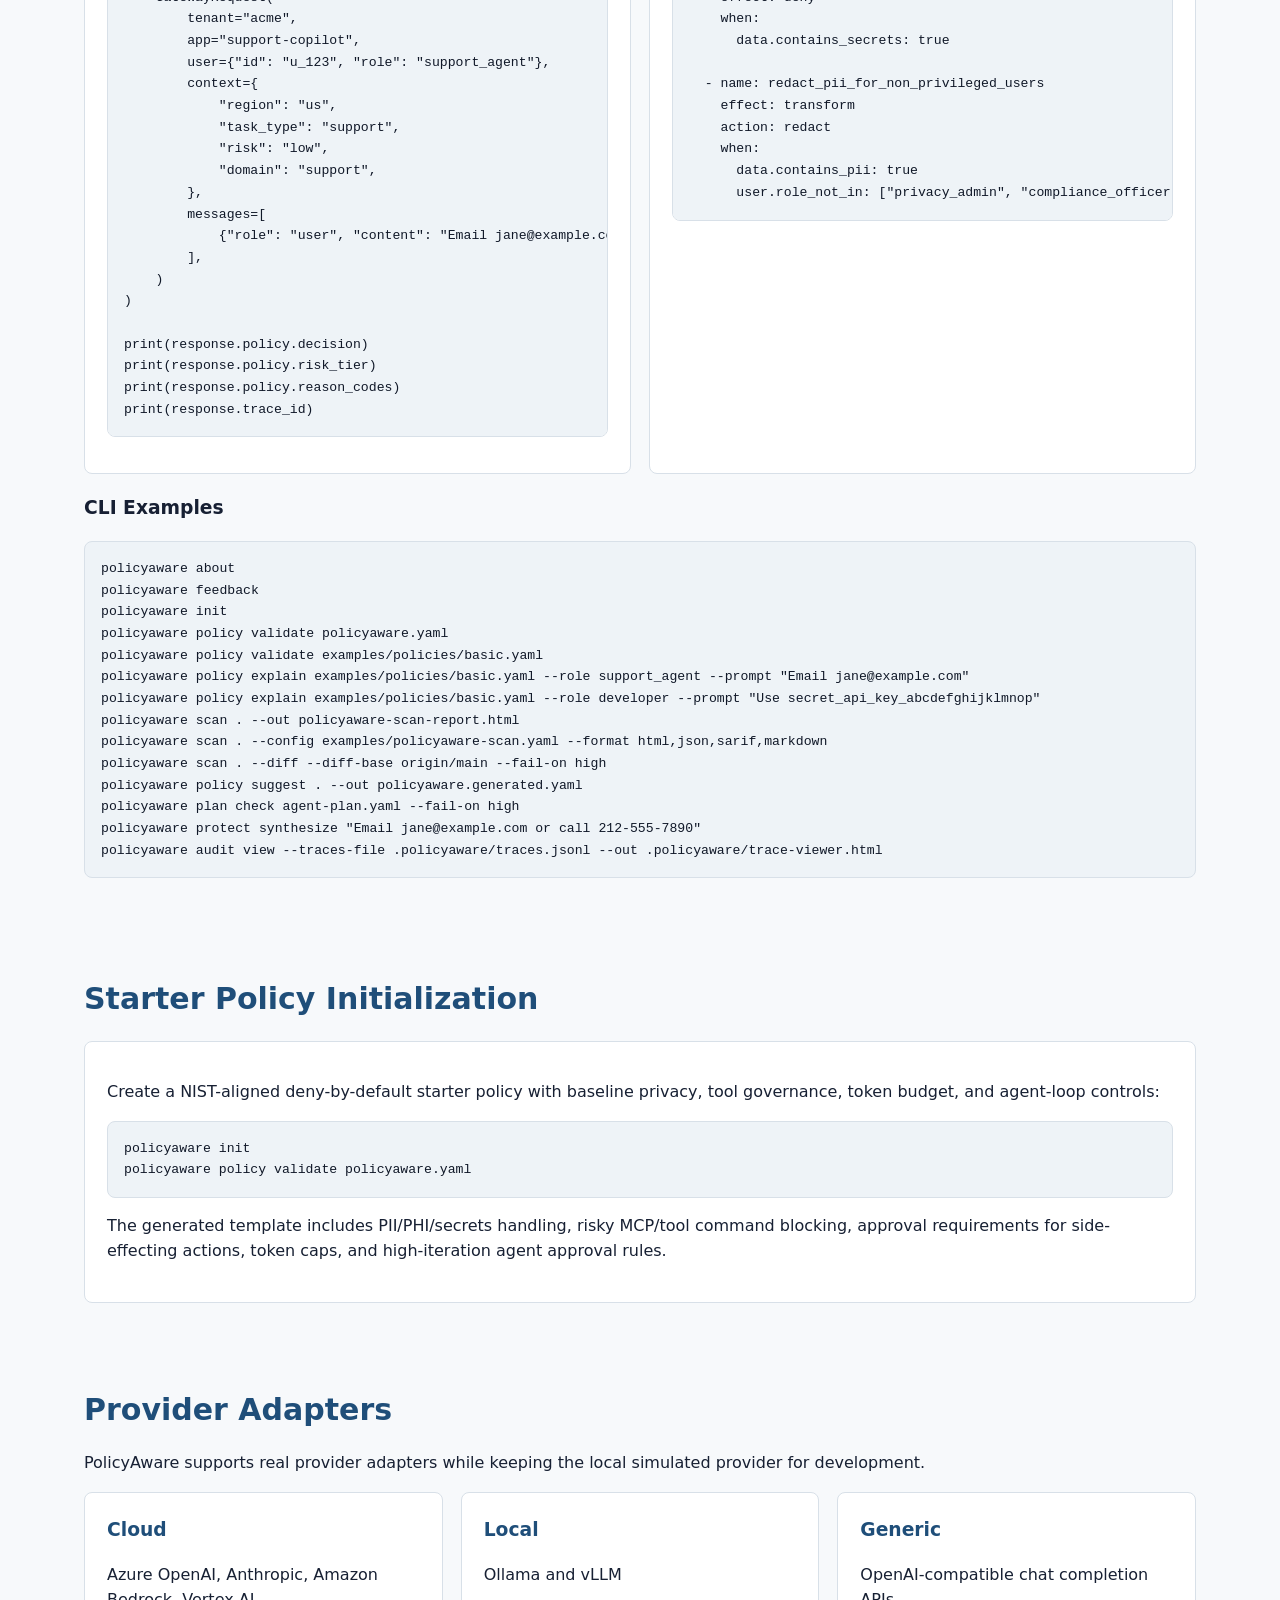
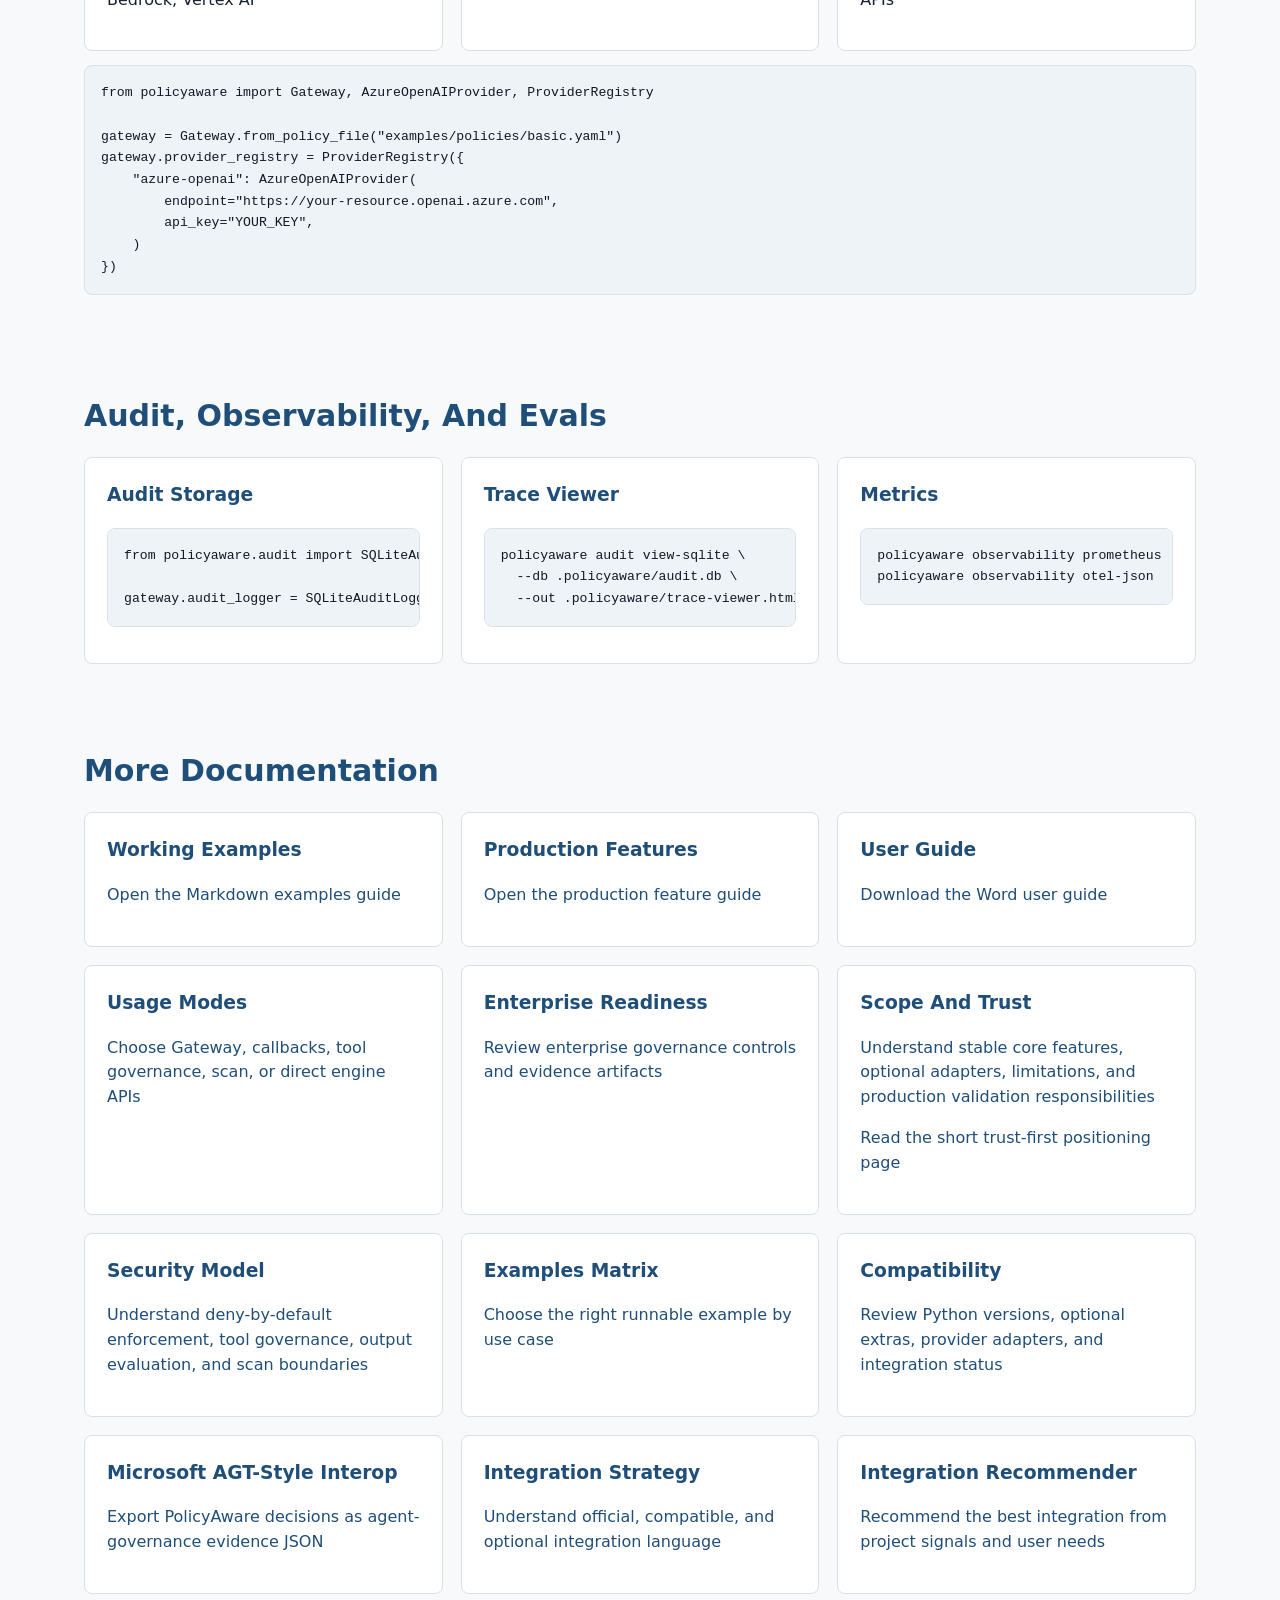
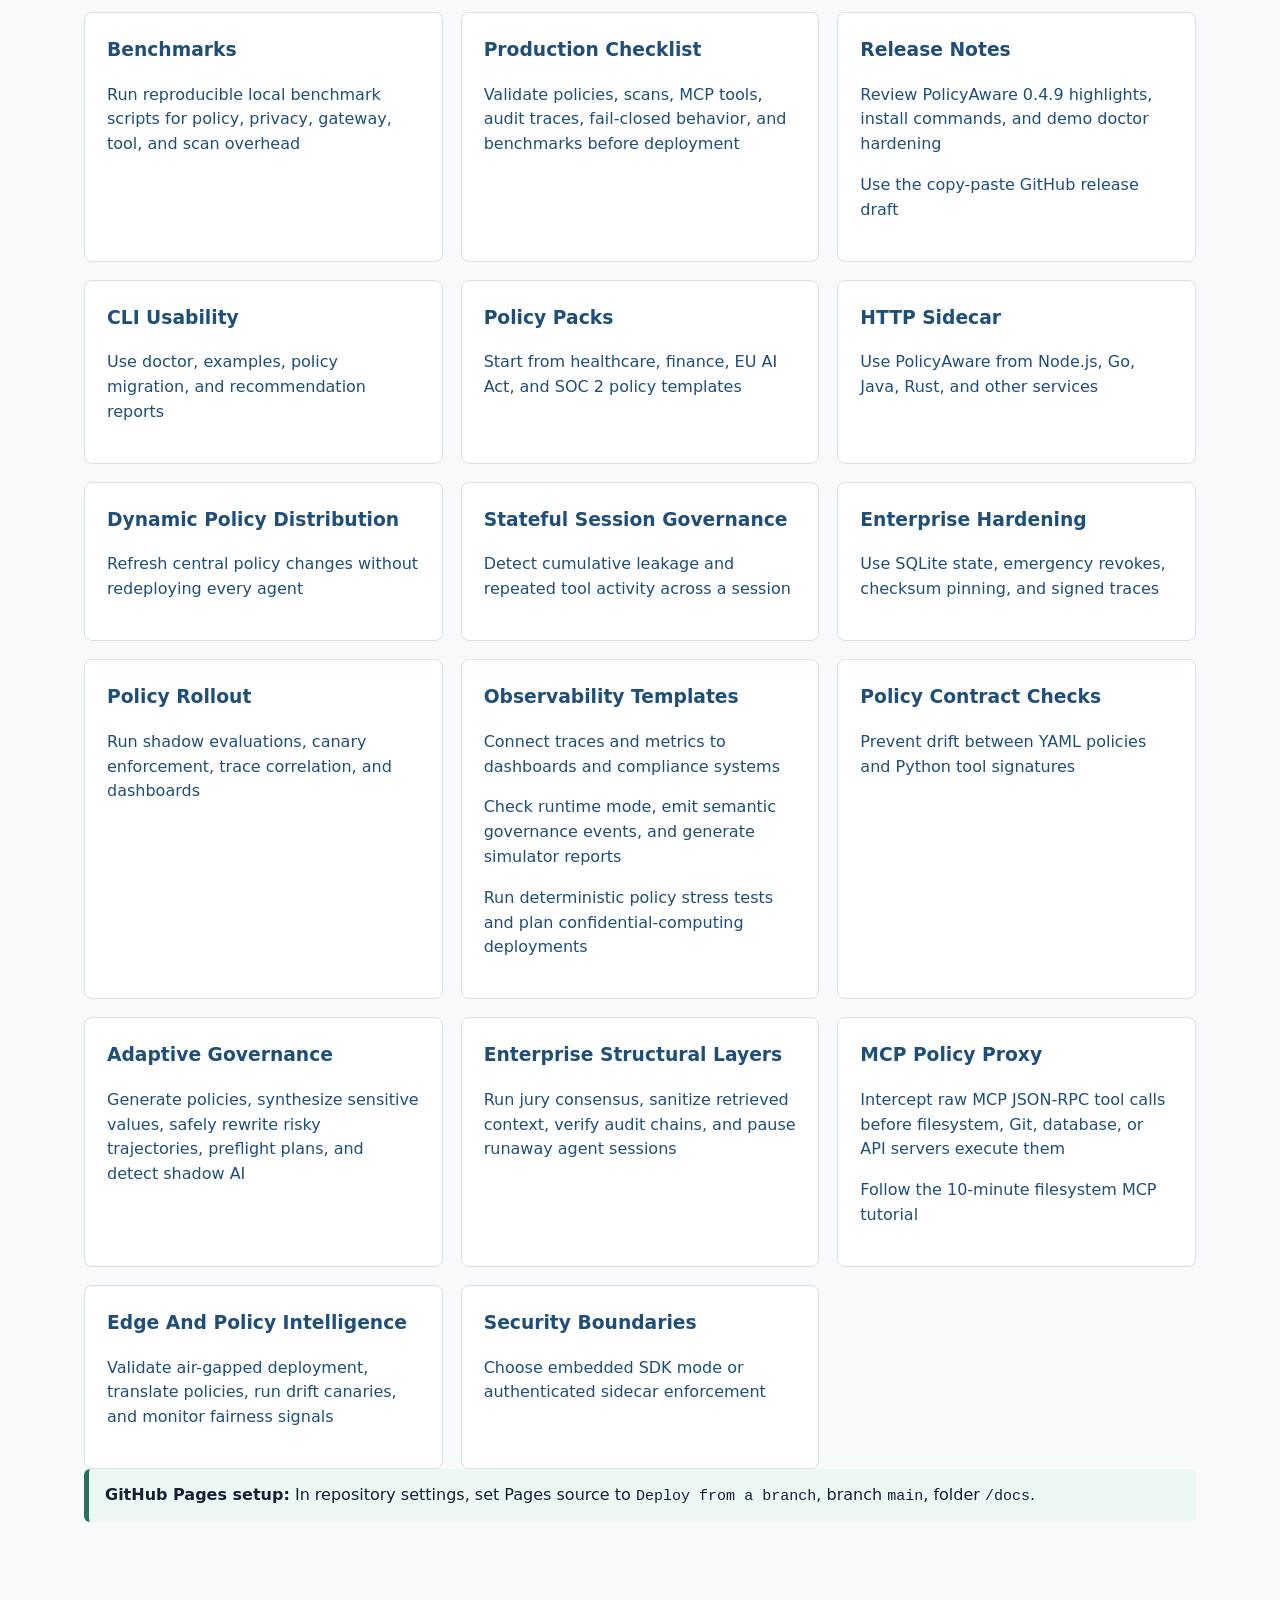
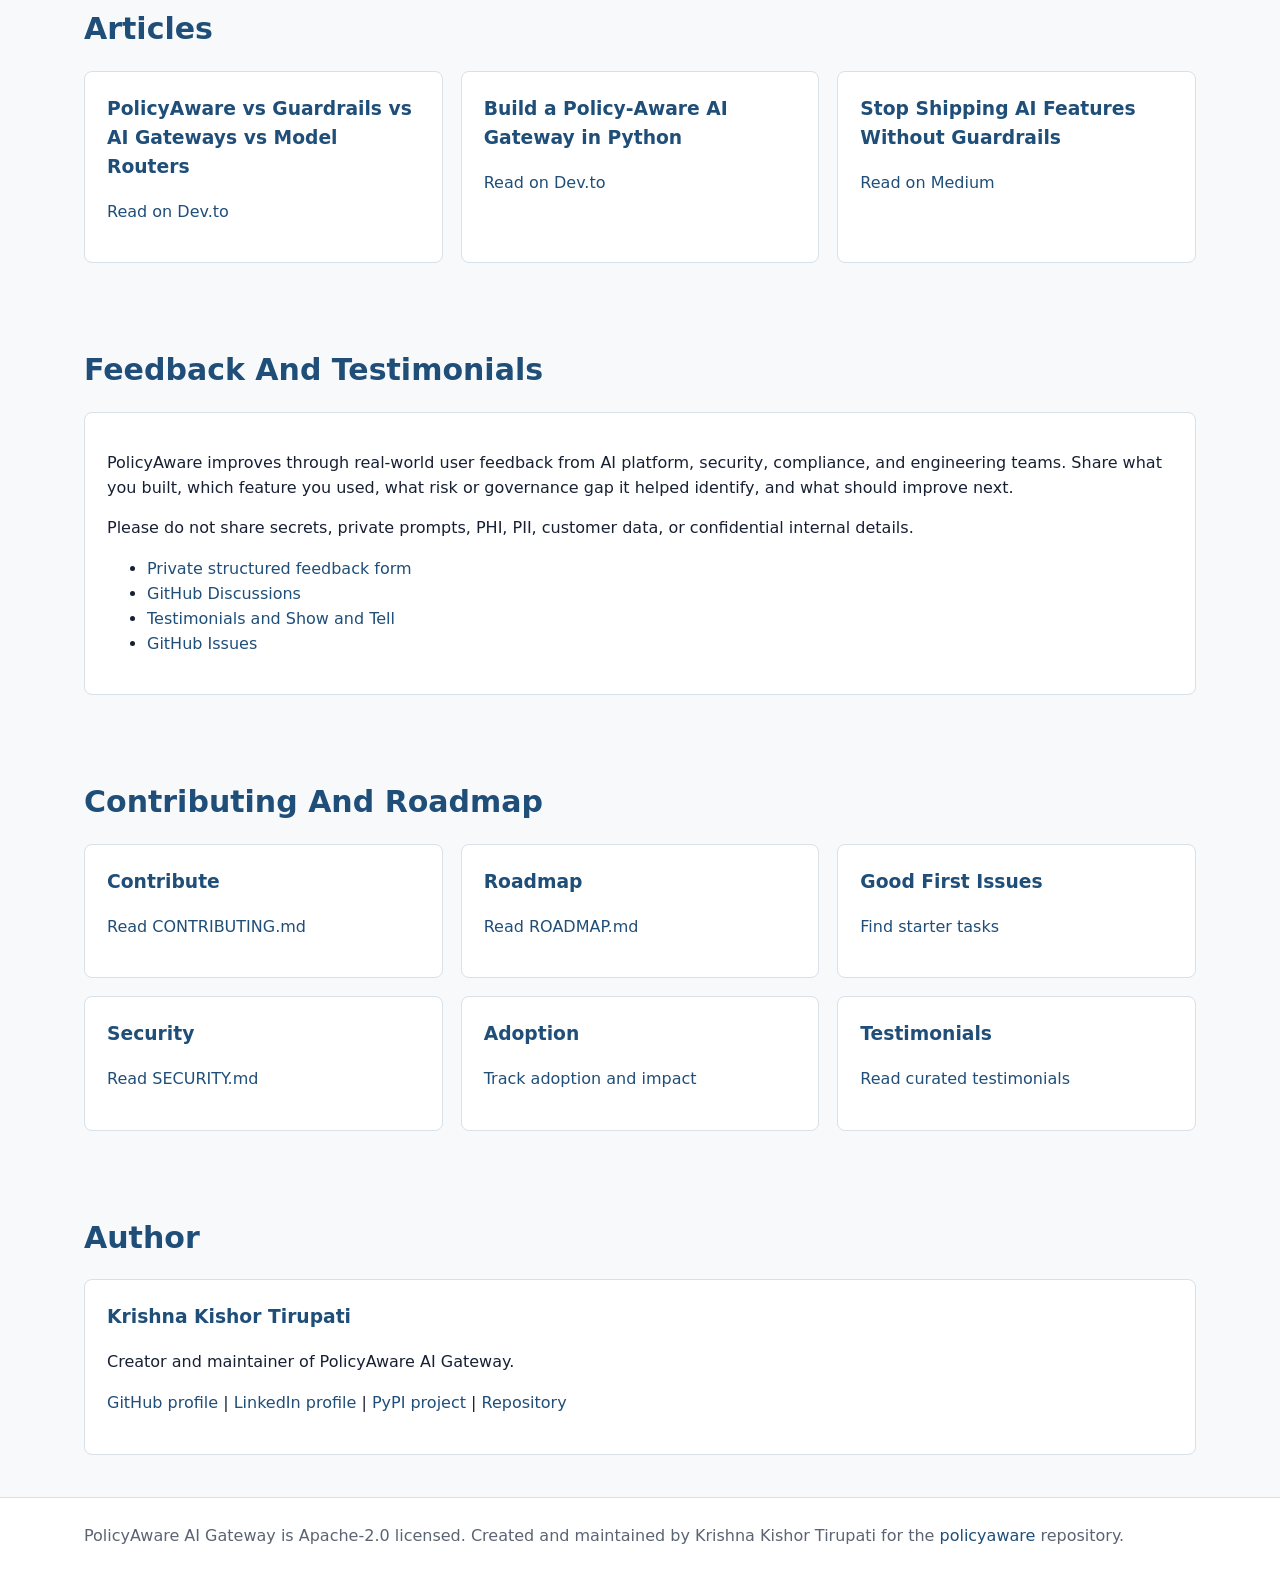
==== commit 7f88b6a1: "Release policyaware 0.4.9" ====
--- a/docs/index.html
+++ b/docs/index.html
@@ -199,6 +199,8 @@
           <li><a href="ci/policyaware-policy-cicd.yml">Advanced PolicyAware policy CI/CD template</a></li>
           <li><a href="demo-outputs.md">Captured terminal output for runnable examples</a></li>
           <li><a href="production-checklist.md">Production deployment checklist</a></li>
+          <li><a href="release-notes-0.4.9.md">PolicyAware 0.4.9 release notes</a></li>
+          <li><a href="github-release-v0.4.9.md">Copy-paste GitHub release draft for v0.4.9</a></li>
           <li><a href="release-notes-0.4.8.md">PolicyAware 0.4.8 release notes</a></li>
           <li><a href="github-release-v0.4.8.md">Copy-paste GitHub release draft for v0.4.8</a></li>
           <li><a href="release-notes-0.4.7.md">PolicyAware 0.4.7 release notes</a></li>
@@ -452,8 +454,8 @@
           </div>
           <div class="card">
             <h3>Release Notes</h3>
-            <p><a href="release-notes-0.4.8.md">Review PolicyAware 0.4.8 highlights, install commands, and the zero-config policy doctor demo</a></p>
-            <p><a href="github-release-v0.4.8.md">Use the copy-paste GitHub release draft</a></p>
+            <p><a href="release-notes-0.4.9.md">Review PolicyAware 0.4.9 highlights, install commands, and demo doctor hardening</a></p>
+            <p><a href="github-release-v0.4.9.md">Use the copy-paste GitHub release draft</a></p>
           </div>
           <div class="card">
             <h3>CLI Usability</h3>
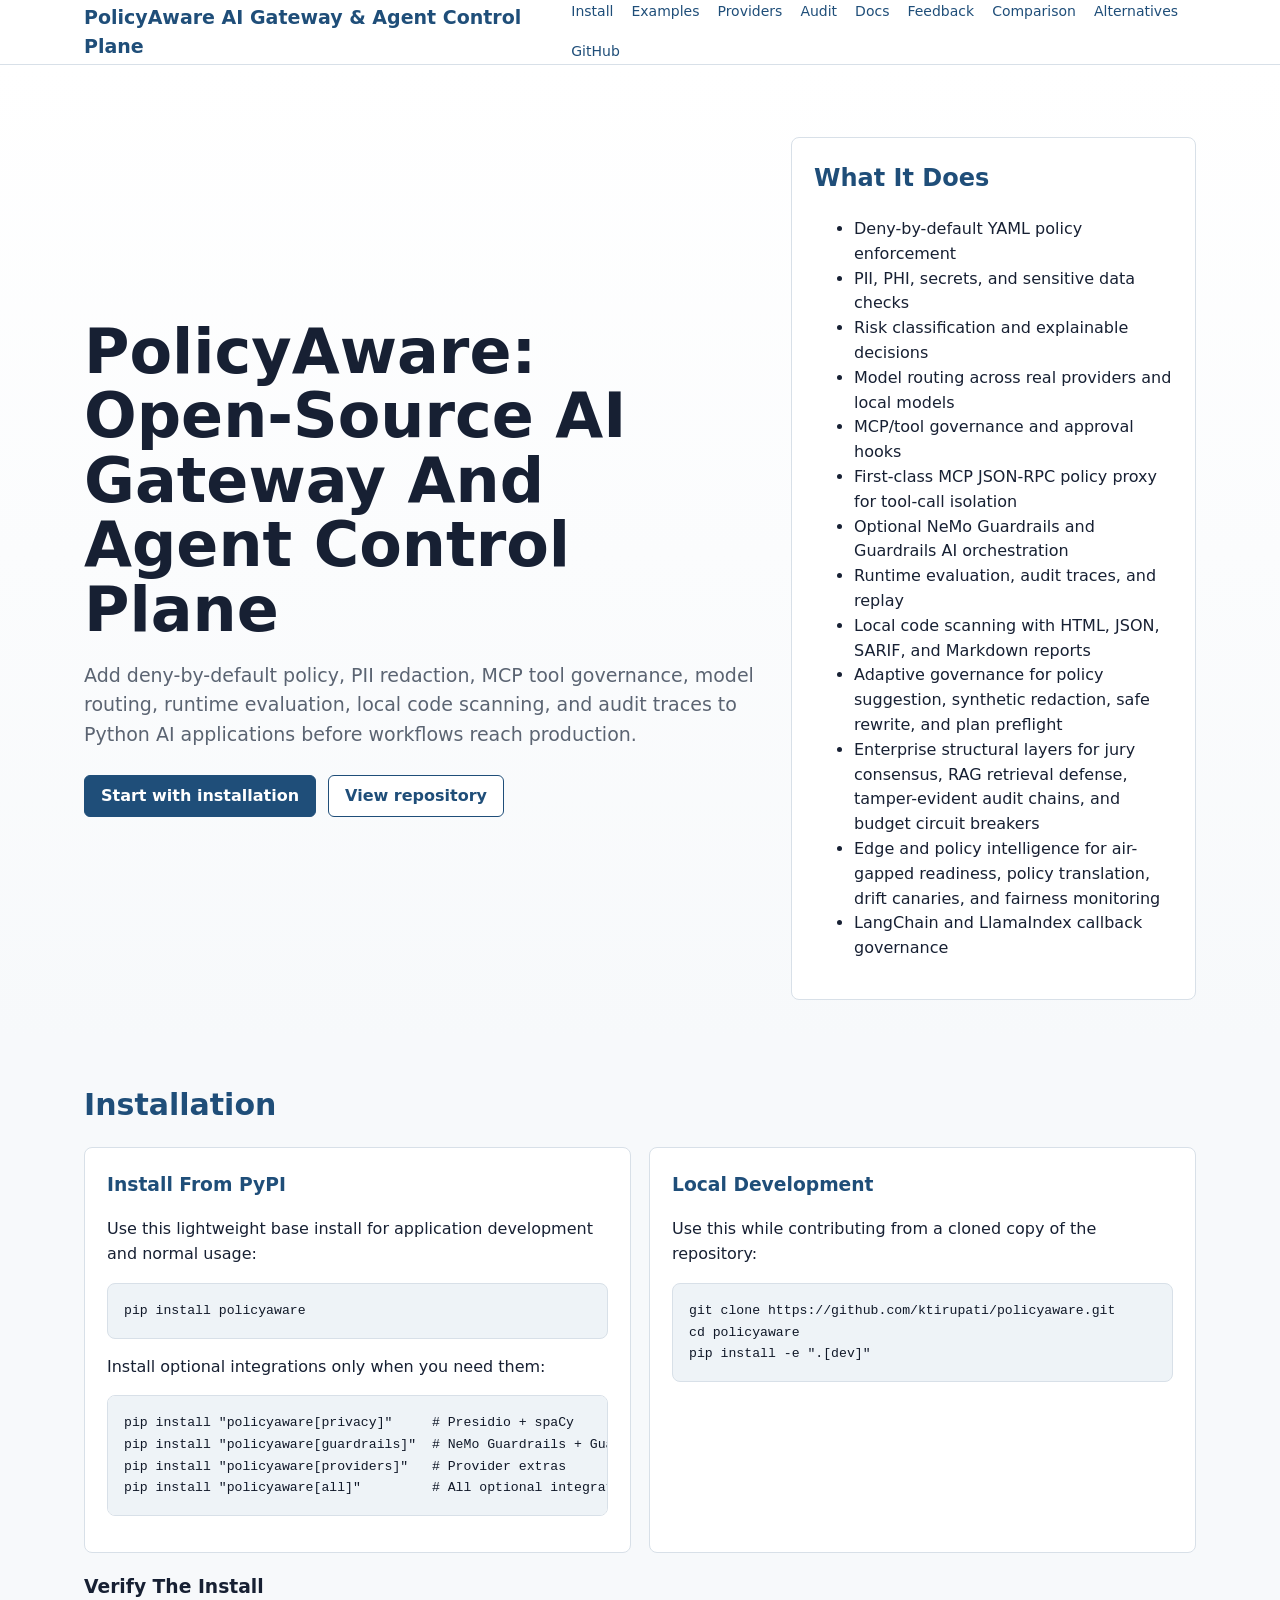
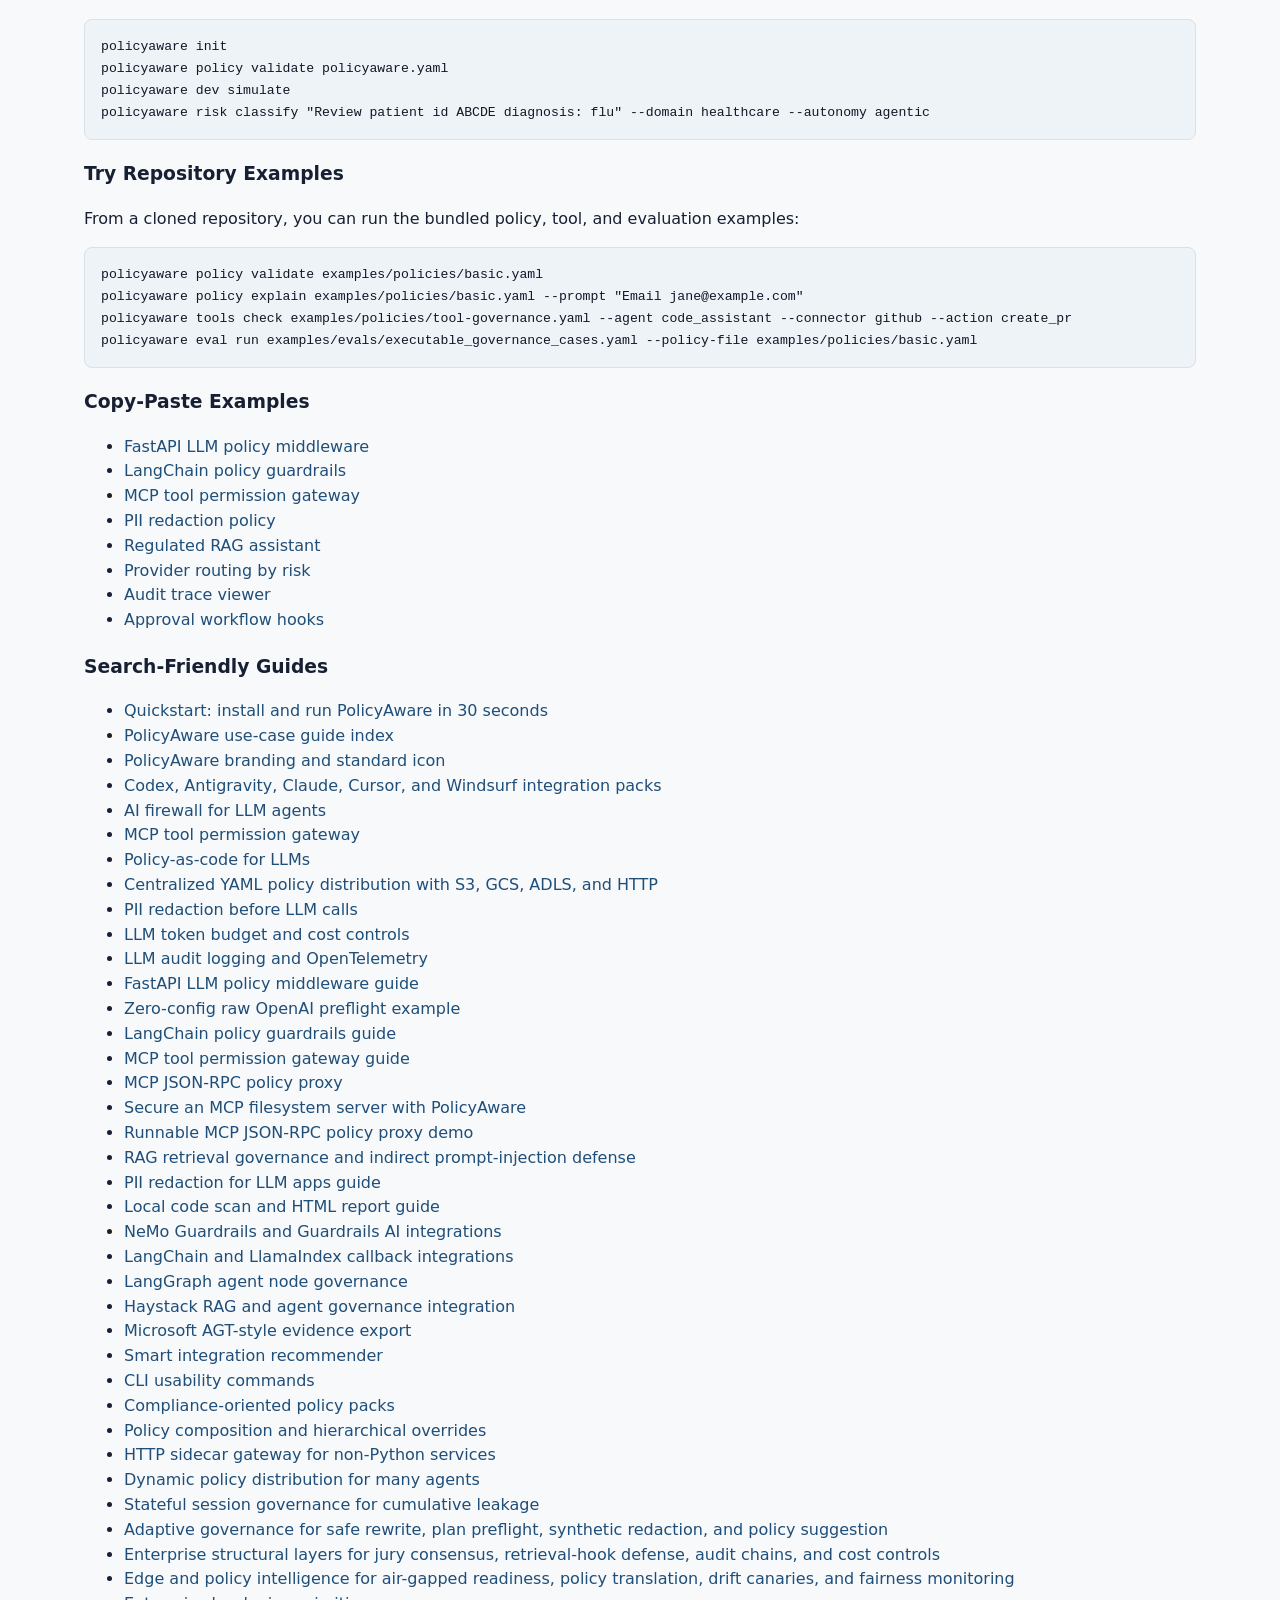
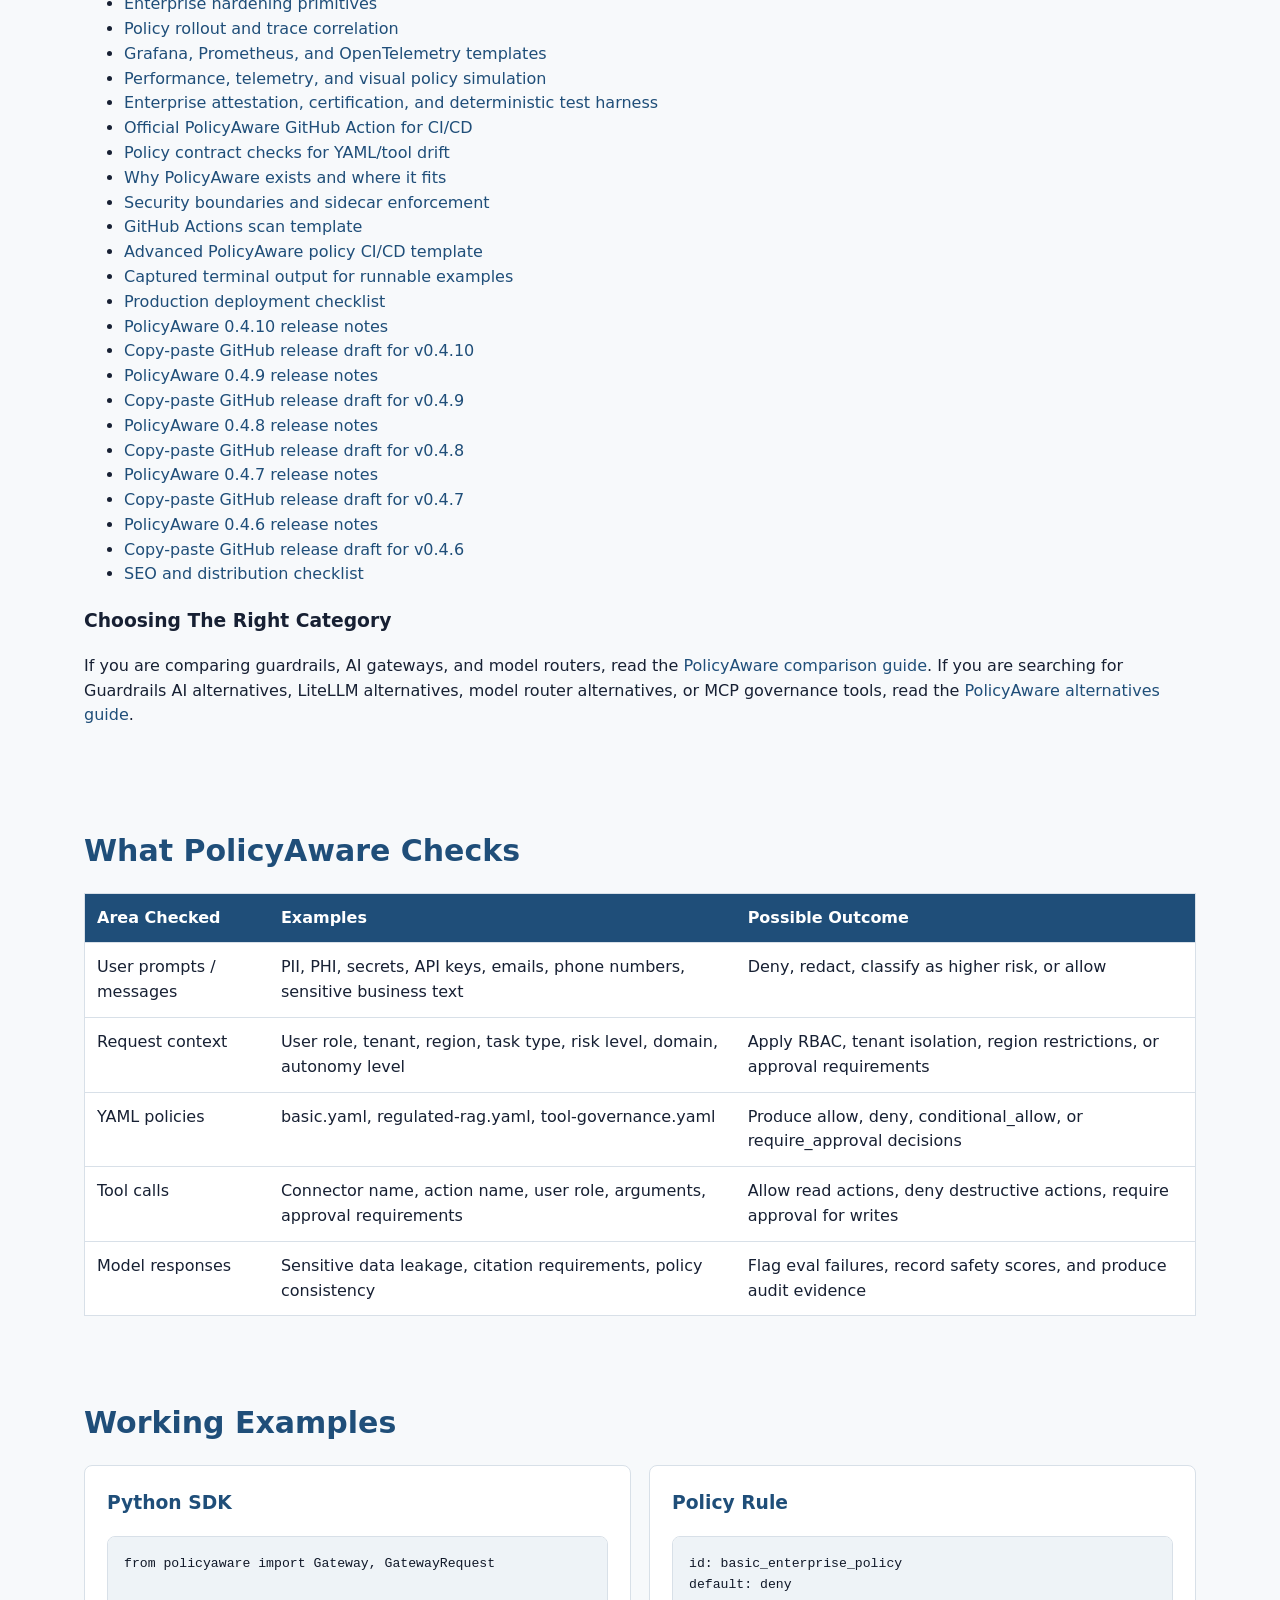
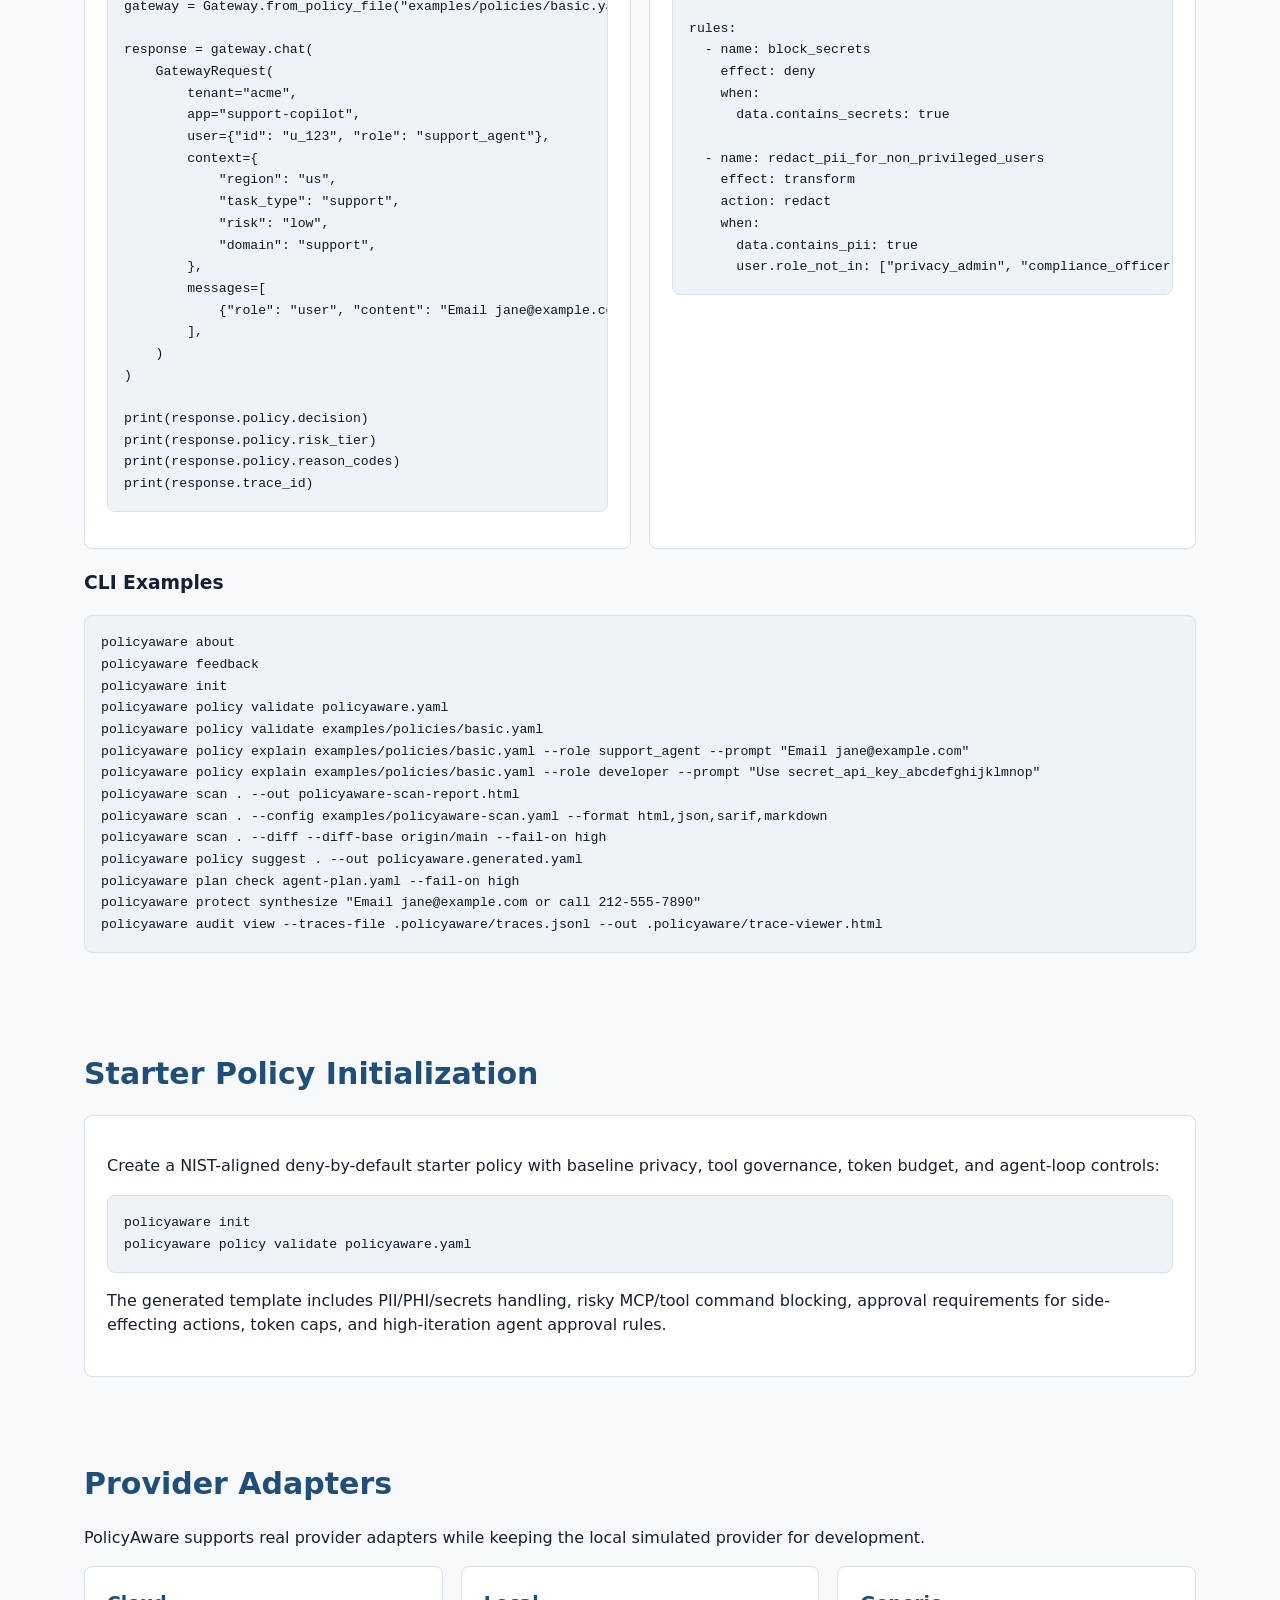
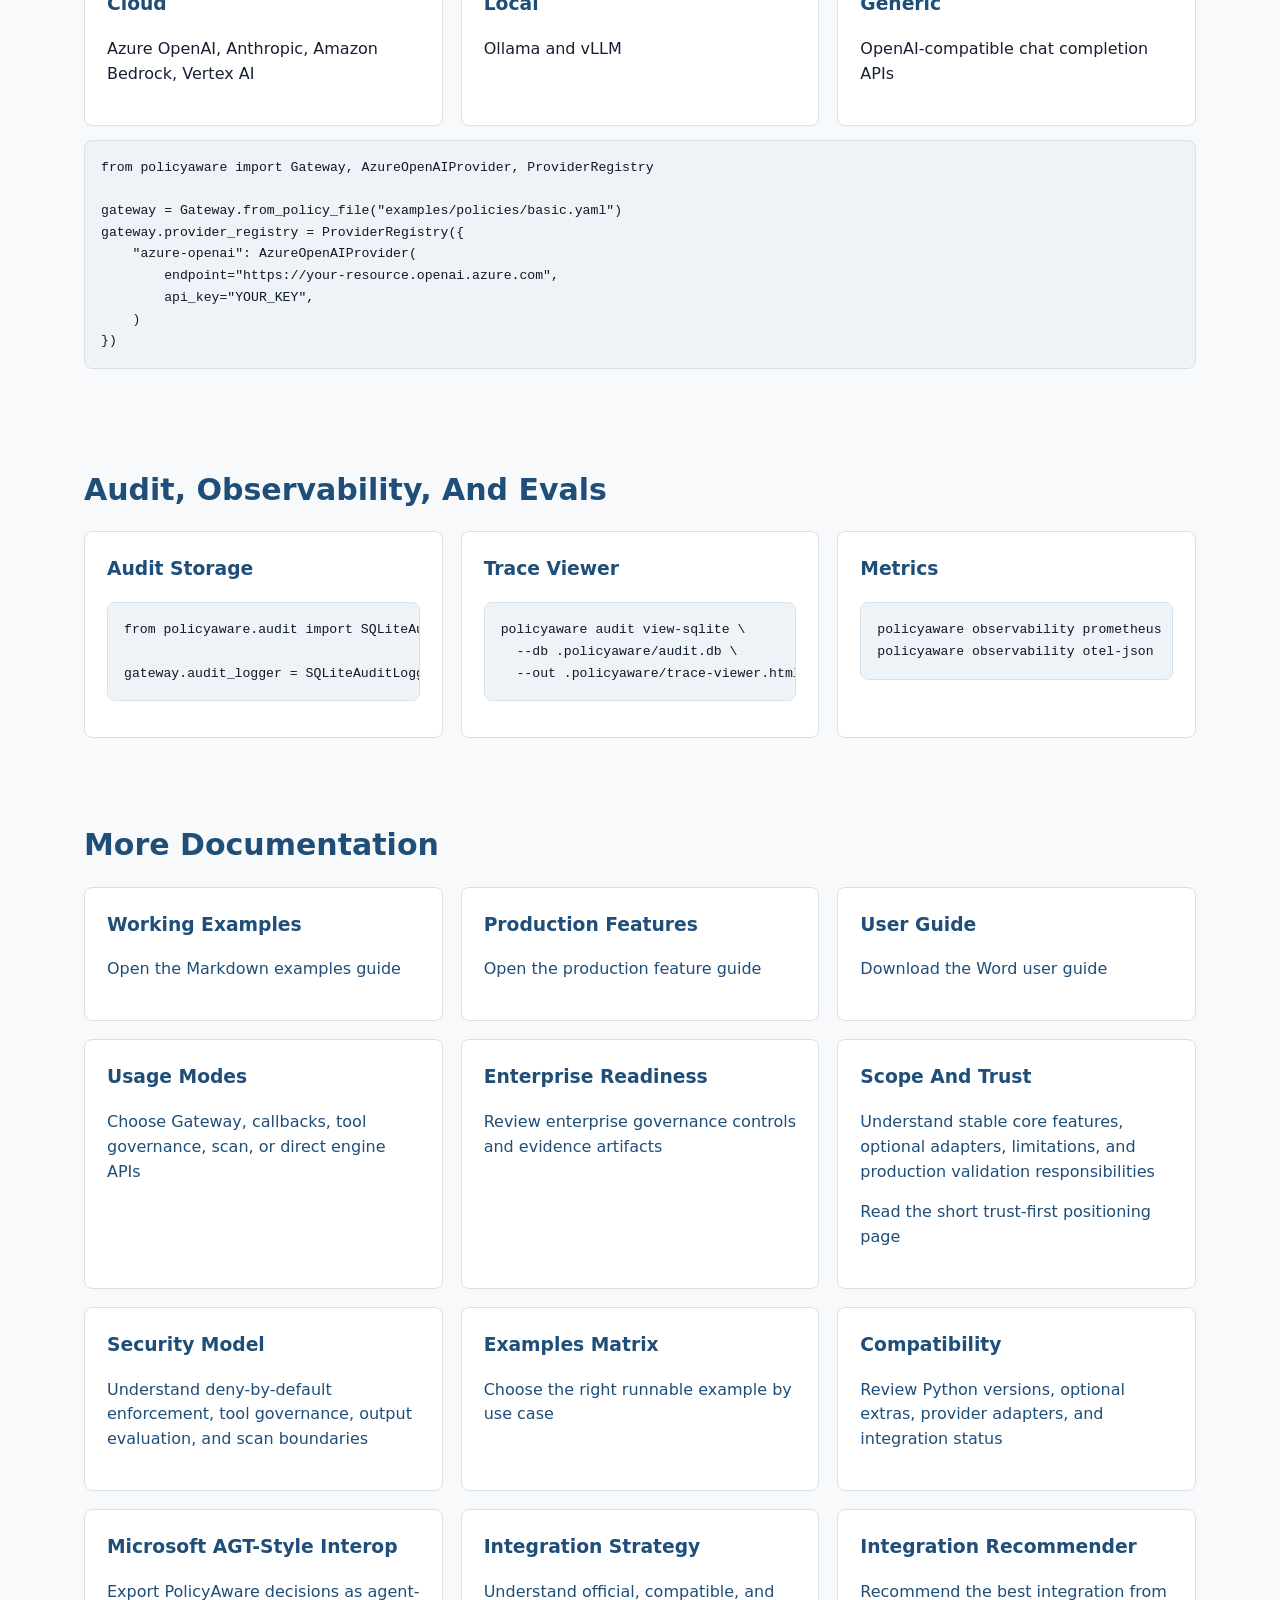
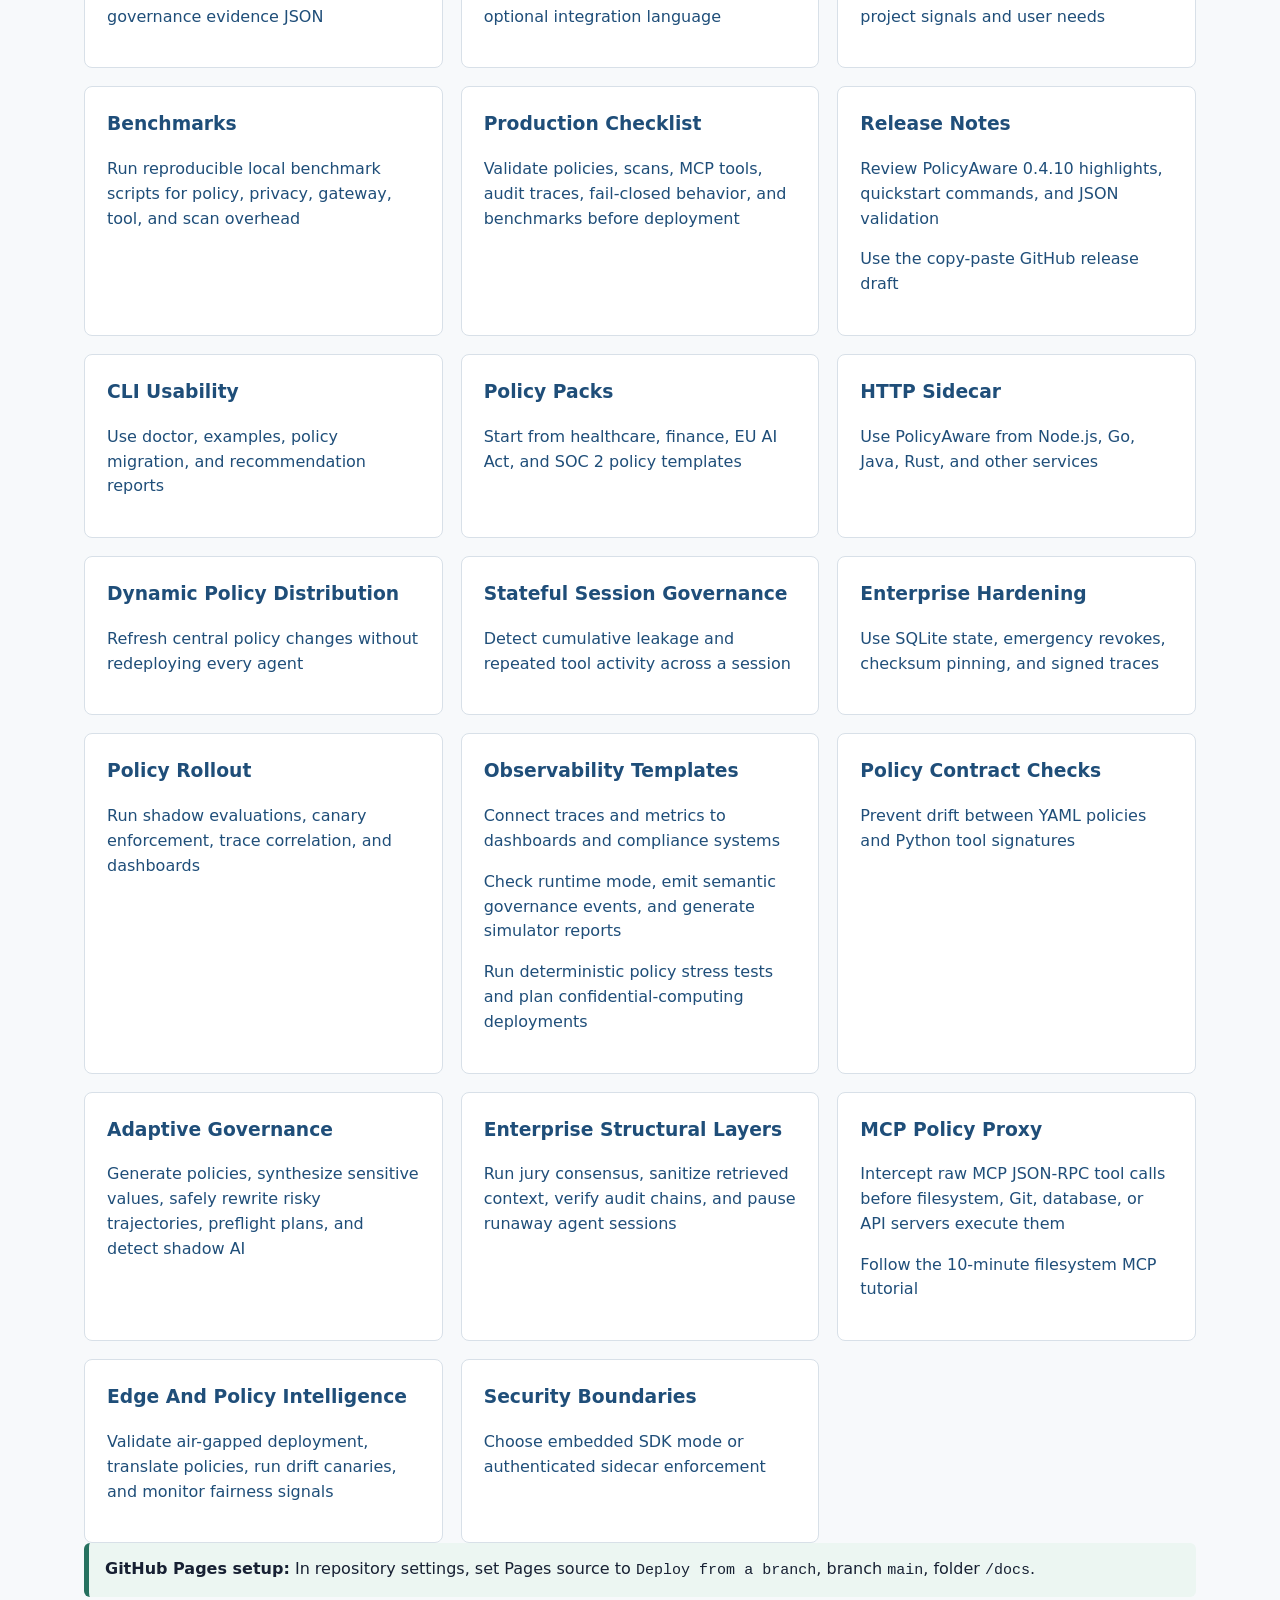
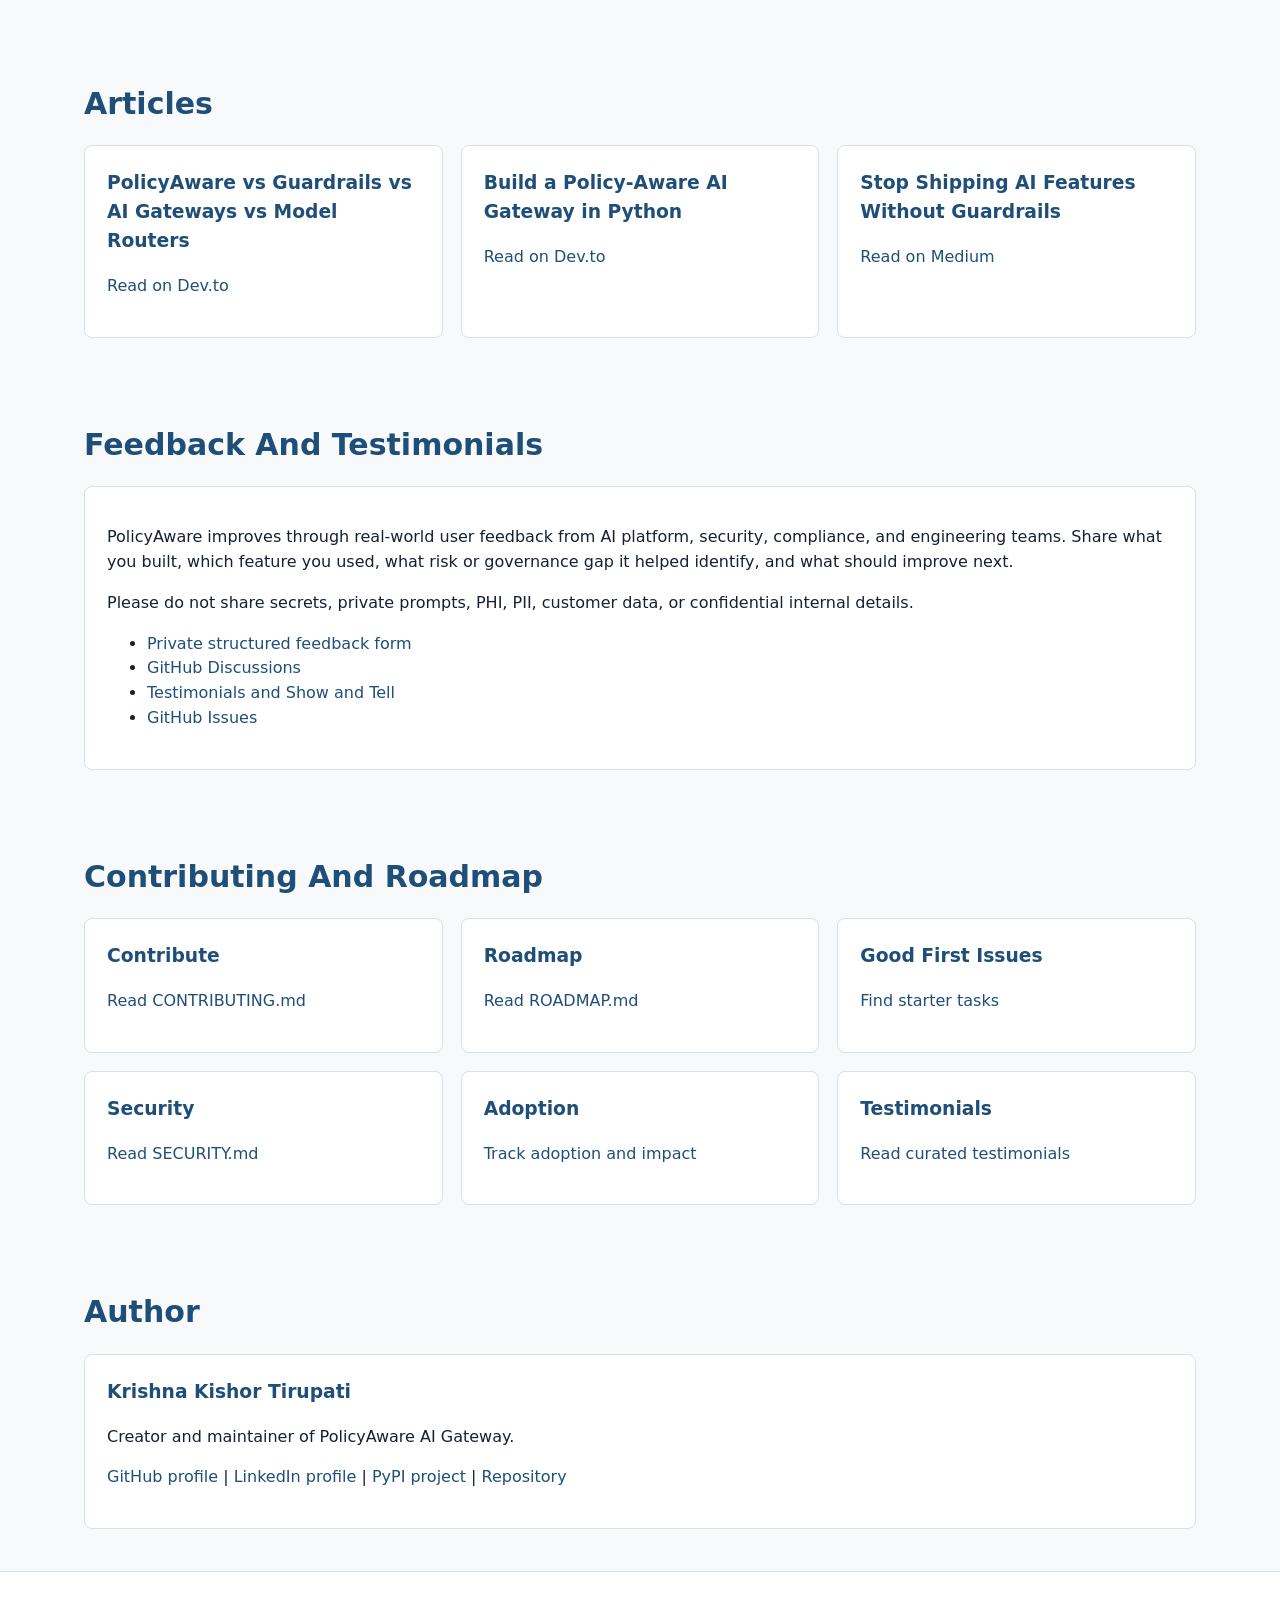
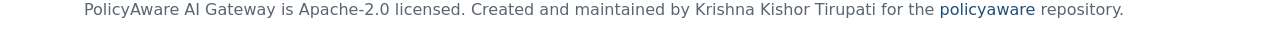
==== commit 0d6347bb: "Release policyaware 0.4.10" ====
--- a/docs/index.html
+++ b/docs/index.html
@@ -151,6 +151,7 @@
 
         <h3>Search-Friendly Guides</h3>
         <ul>
+          <li><a href="quickstart.md">Quickstart: install and run PolicyAware in 30 seconds</a></li>
           <li><a href="use-cases/README.md">PolicyAware use-case guide index</a></li>
           <li><a href="branding.md">PolicyAware branding and standard icon</a></li>
           <li><a href="https://github.com/ktirupati/policyaware/tree/main/integrations">Codex, Antigravity, Claude, Cursor, and Windsurf integration packs</a></li>
@@ -199,6 +200,8 @@
           <li><a href="ci/policyaware-policy-cicd.yml">Advanced PolicyAware policy CI/CD template</a></li>
           <li><a href="demo-outputs.md">Captured terminal output for runnable examples</a></li>
           <li><a href="production-checklist.md">Production deployment checklist</a></li>
+          <li><a href="release-notes-0.4.10.md">PolicyAware 0.4.10 release notes</a></li>
+          <li><a href="github-release-v0.4.10.md">Copy-paste GitHub release draft for v0.4.10</a></li>
           <li><a href="release-notes-0.4.9.md">PolicyAware 0.4.9 release notes</a></li>
           <li><a href="github-release-v0.4.9.md">Copy-paste GitHub release draft for v0.4.9</a></li>
           <li><a href="release-notes-0.4.8.md">PolicyAware 0.4.8 release notes</a></li>
@@ -454,8 +457,8 @@
           </div>
           <div class="card">
             <h3>Release Notes</h3>
-            <p><a href="release-notes-0.4.9.md">Review PolicyAware 0.4.9 highlights, install commands, and demo doctor hardening</a></p>
-            <p><a href="github-release-v0.4.9.md">Use the copy-paste GitHub release draft</a></p>
+            <p><a href="release-notes-0.4.10.md">Review PolicyAware 0.4.10 highlights, quickstart commands, and JSON validation</a></p>
+            <p><a href="github-release-v0.4.10.md">Use the copy-paste GitHub release draft</a></p>
           </div>
           <div class="card">
             <h3>CLI Usability</h3>
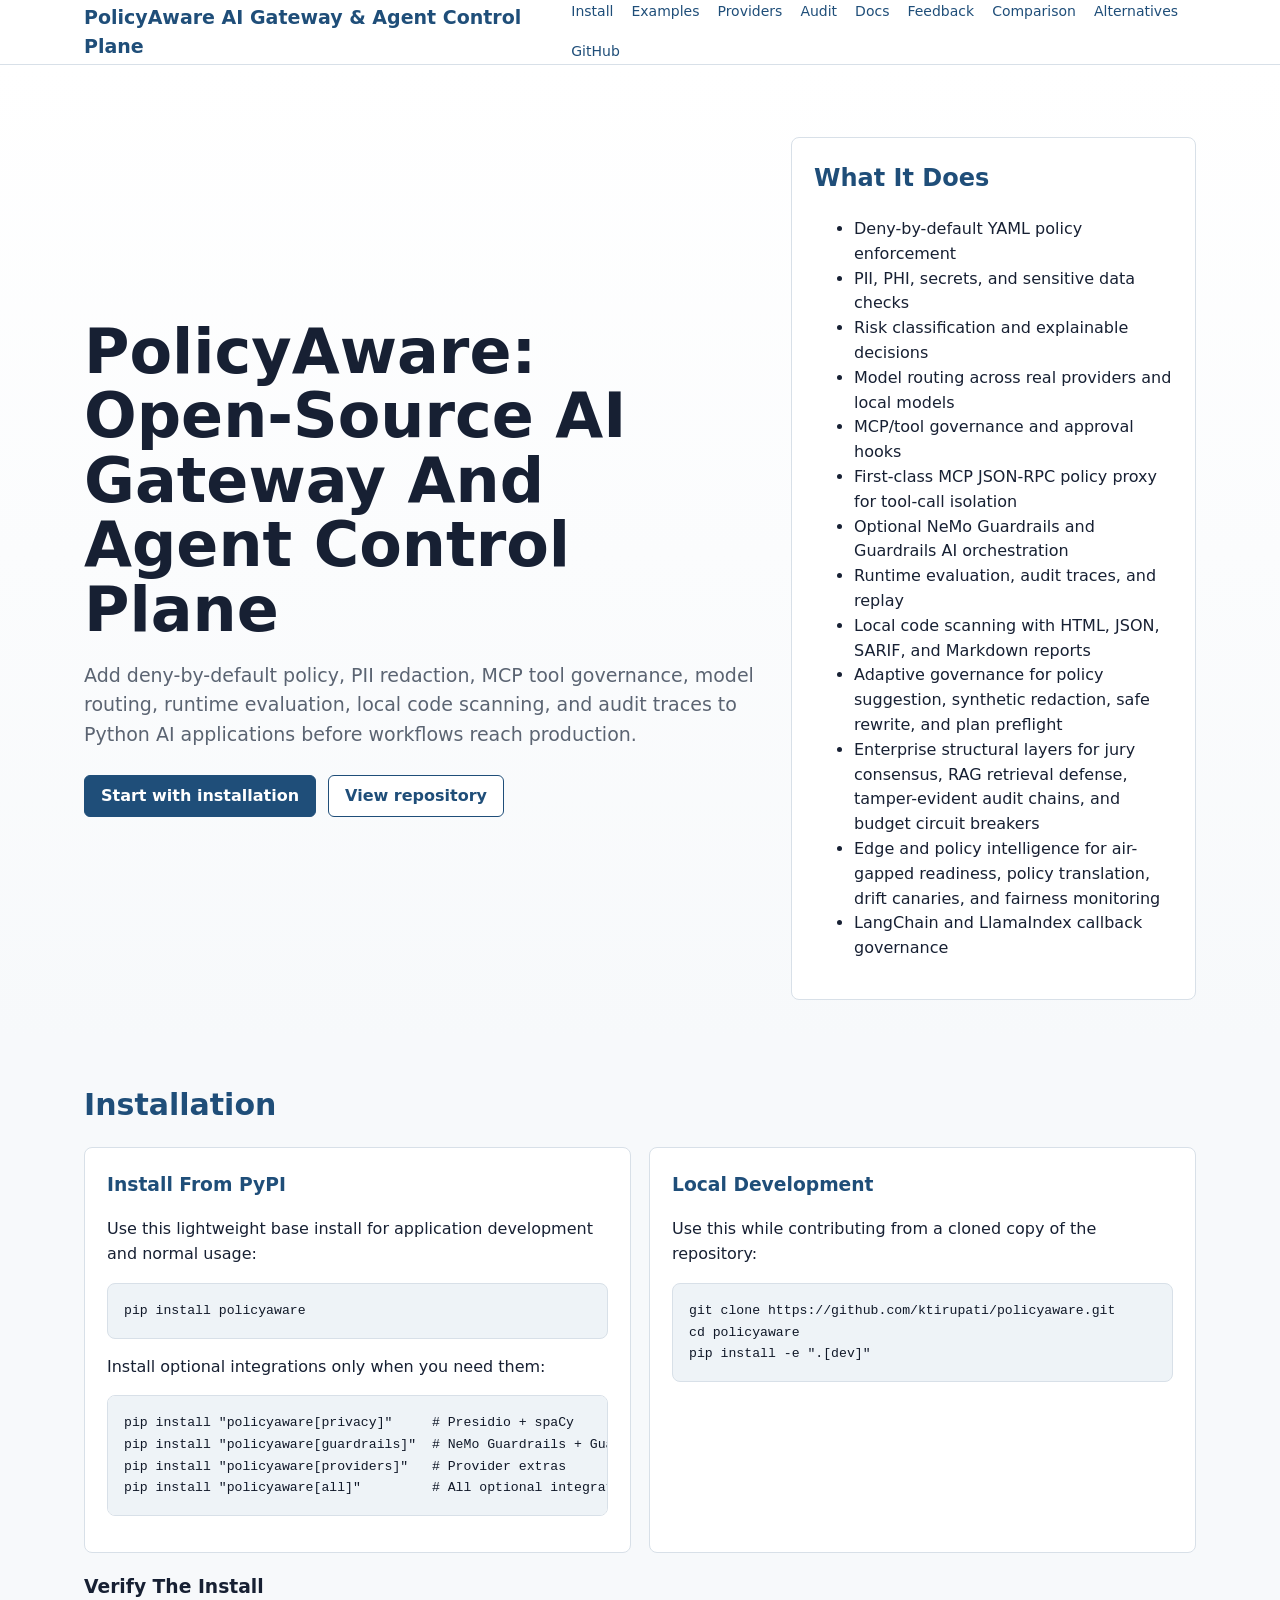
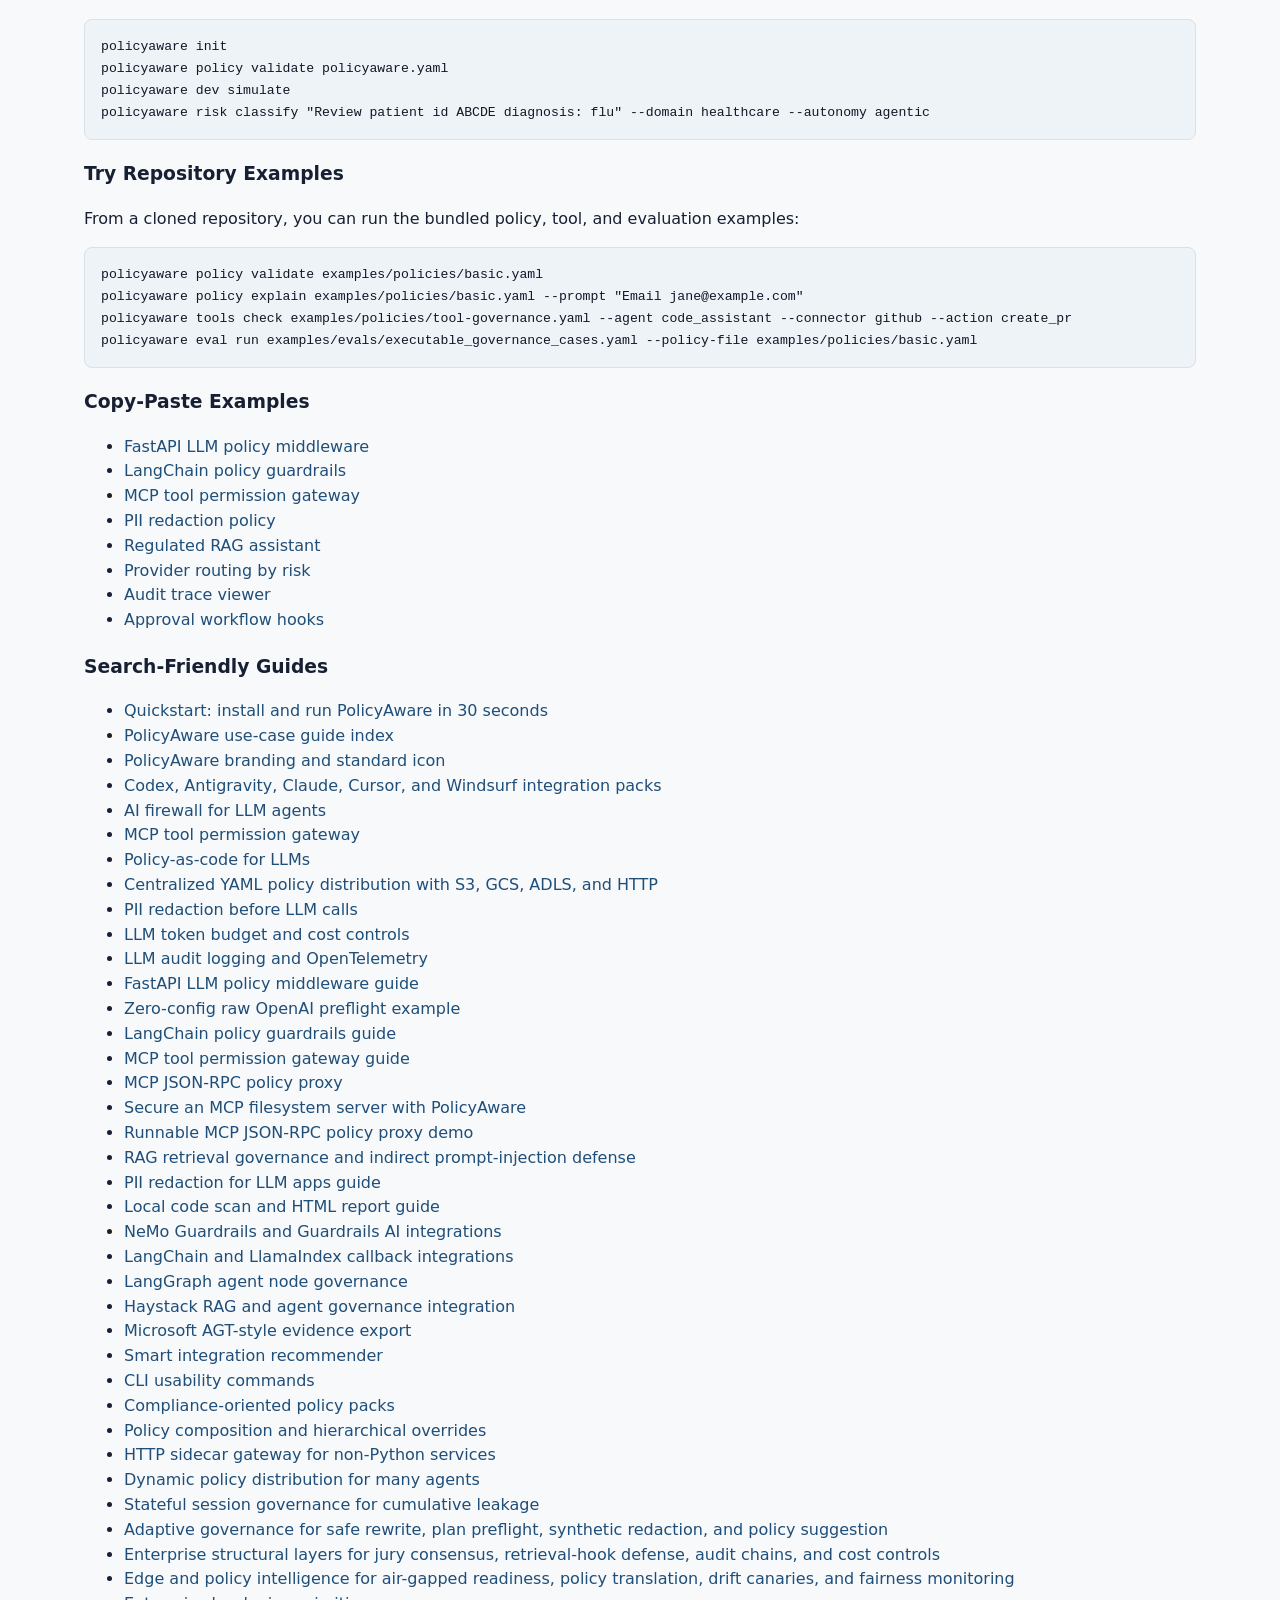
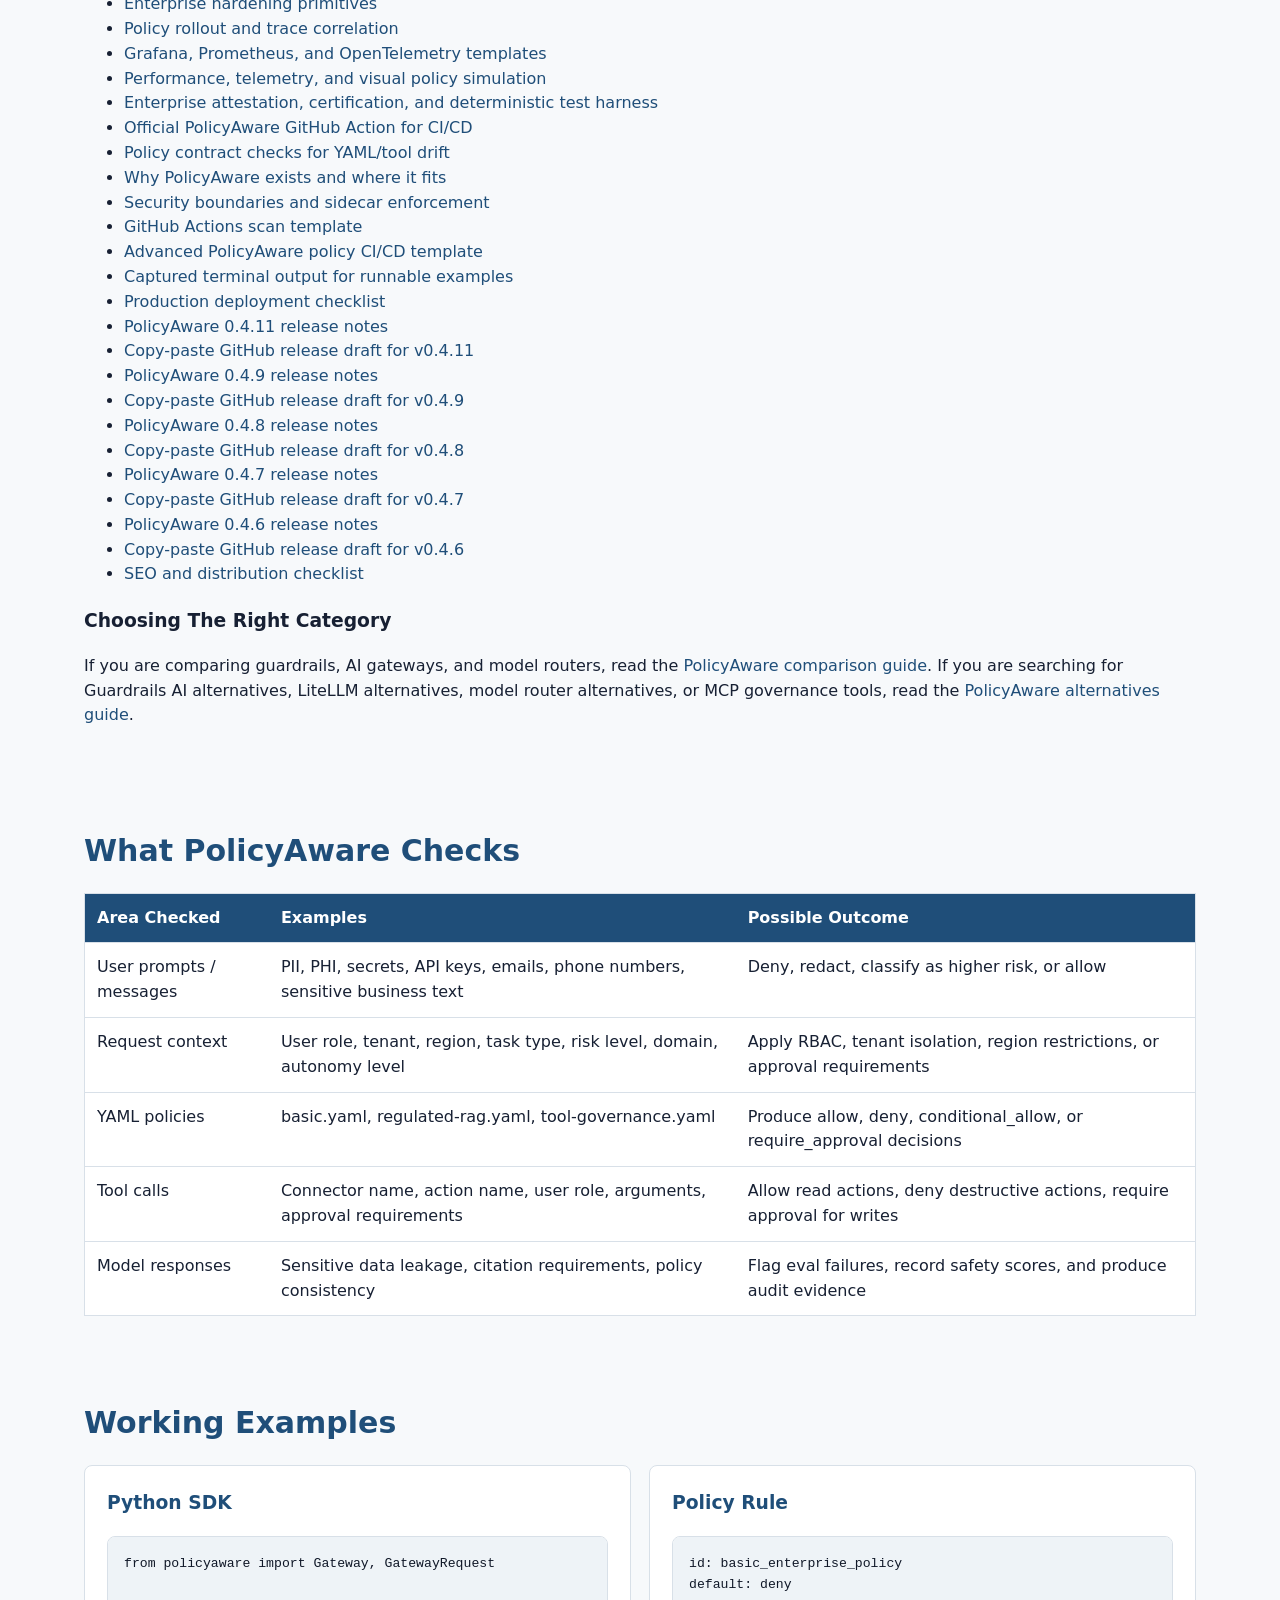
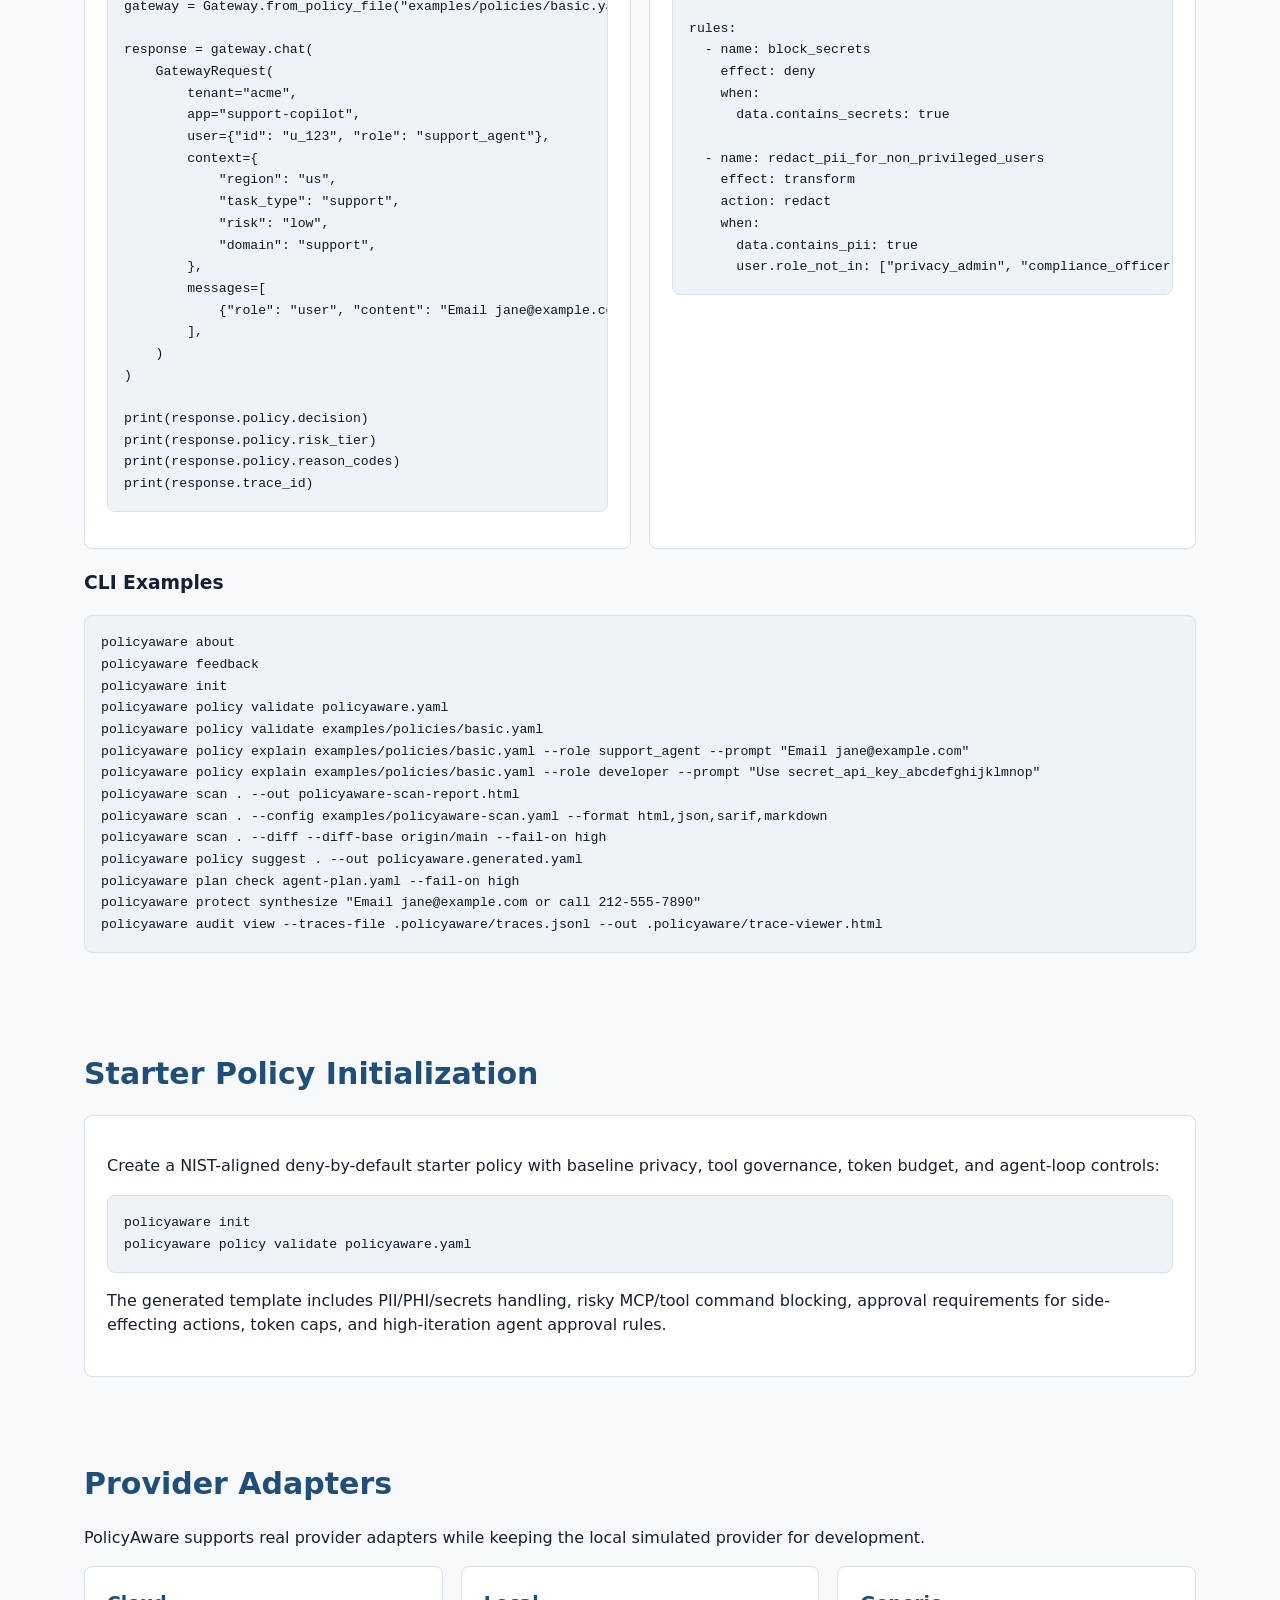
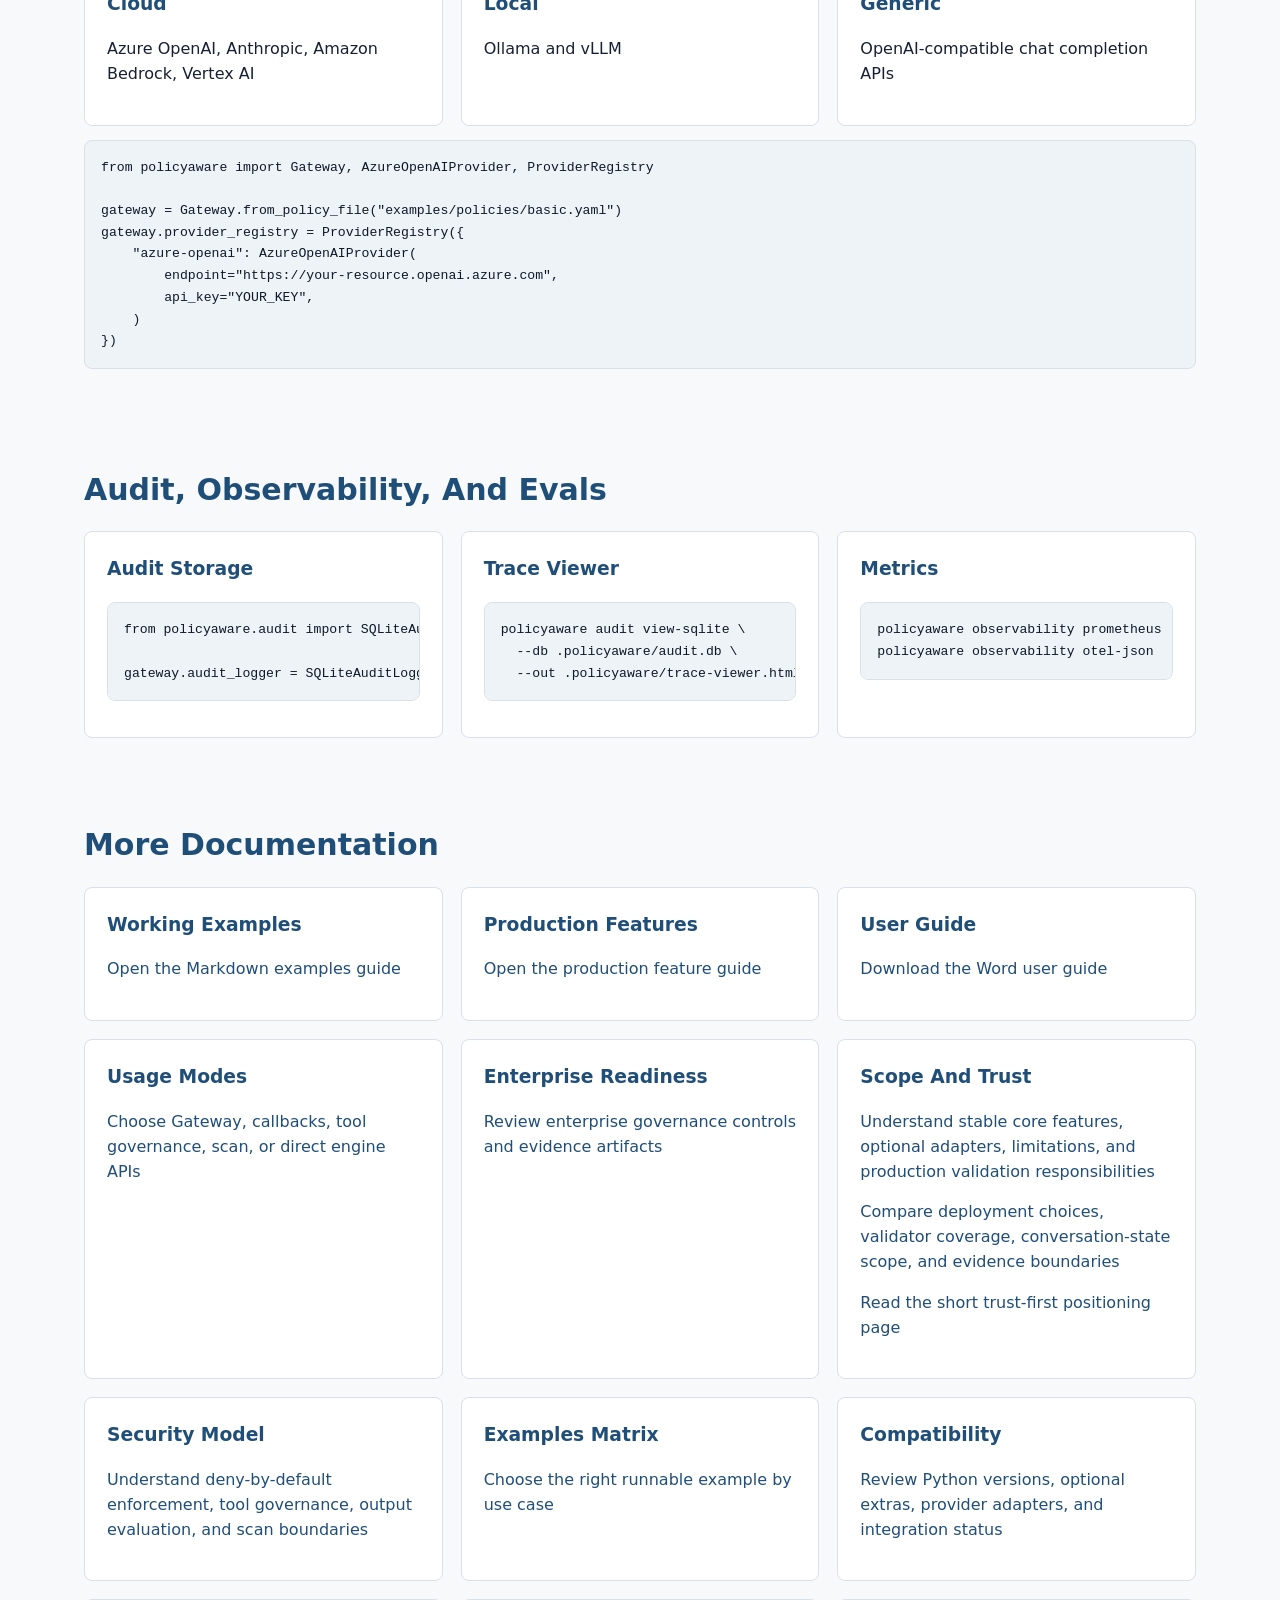
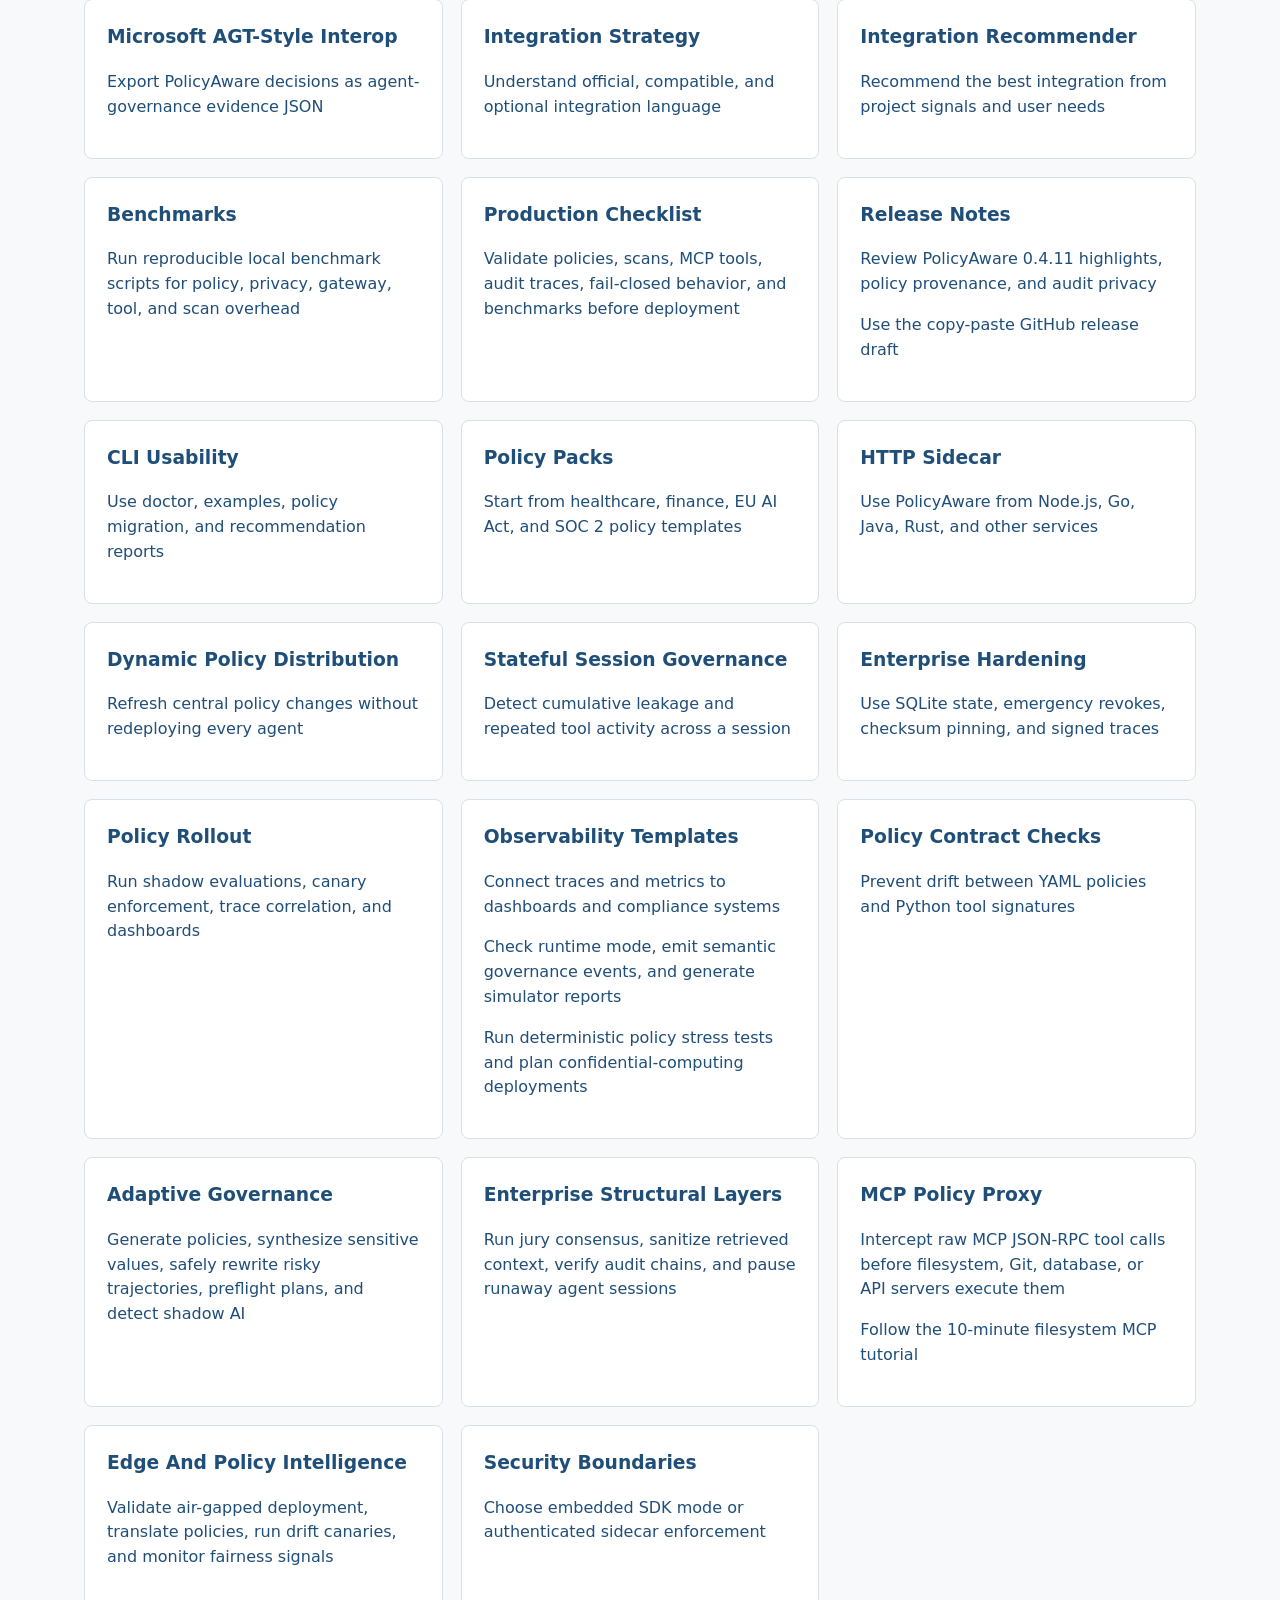
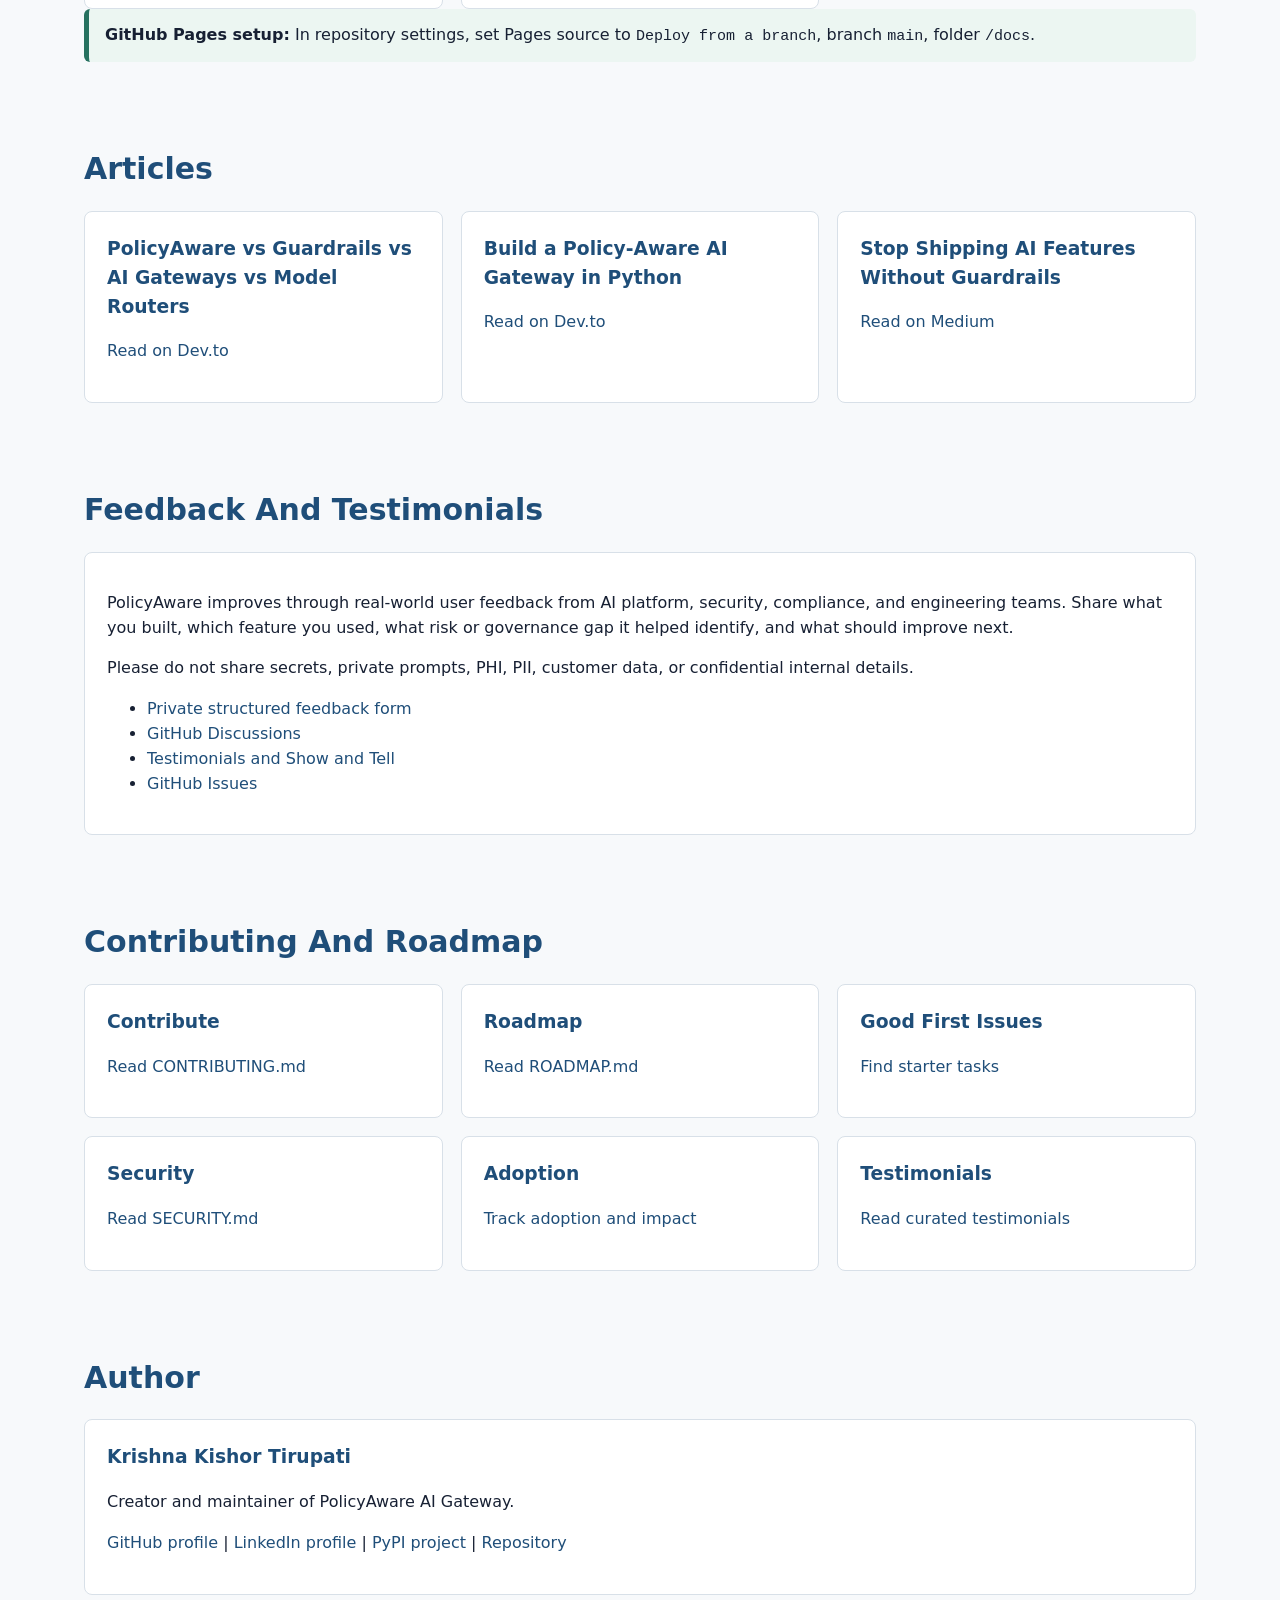
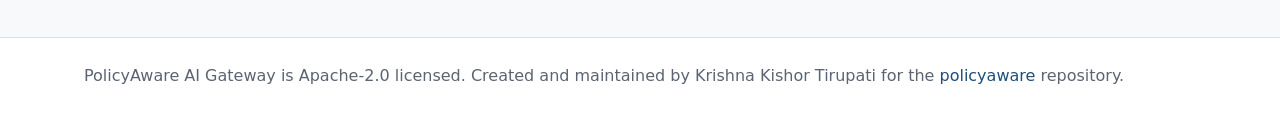
==== commit d50221ee: "Release PolicyAware 0.4.11" ====
--- a/docs/index.html
+++ b/docs/index.html
@@ -200,8 +200,8 @@
           <li><a href="ci/policyaware-policy-cicd.yml">Advanced PolicyAware policy CI/CD template</a></li>
           <li><a href="demo-outputs.md">Captured terminal output for runnable examples</a></li>
           <li><a href="production-checklist.md">Production deployment checklist</a></li>
-          <li><a href="release-notes-0.4.10.md">PolicyAware 0.4.10 release notes</a></li>
-          <li><a href="github-release-v0.4.10.md">Copy-paste GitHub release draft for v0.4.10</a></li>
+          <li><a href="release-notes-0.4.11.md">PolicyAware 0.4.11 release notes</a></li>
+          <li><a href="github-release-v0.4.11.md">Copy-paste GitHub release draft for v0.4.11</a></li>
           <li><a href="release-notes-0.4.9.md">PolicyAware 0.4.9 release notes</a></li>
           <li><a href="github-release-v0.4.9.md">Copy-paste GitHub release draft for v0.4.9</a></li>
           <li><a href="release-notes-0.4.8.md">PolicyAware 0.4.8 release notes</a></li>
@@ -421,6 +421,7 @@
           <div class="card">
             <h3>Scope And Trust</h3>
             <p><a href="limitations.md">Understand stable core features, optional adapters, limitations, and production validation responsibilities</a></p>
+            <p><a href="capability-boundaries.md">Compare deployment choices, validator coverage, conversation-state scope, and evidence boundaries</a></p>
             <p><a href="why-policyaware.md">Read the short trust-first positioning page</a></p>
           </div>
           <div class="card">
@@ -457,8 +458,8 @@
           </div>
           <div class="card">
             <h3>Release Notes</h3>
-            <p><a href="release-notes-0.4.10.md">Review PolicyAware 0.4.10 highlights, quickstart commands, and JSON validation</a></p>
-            <p><a href="github-release-v0.4.10.md">Use the copy-paste GitHub release draft</a></p>
+            <p><a href="release-notes-0.4.11.md">Review PolicyAware 0.4.11 highlights, policy provenance, and audit privacy</a></p>
+            <p><a href="github-release-v0.4.11.md">Use the copy-paste GitHub release draft</a></p>
           </div>
           <div class="card">
             <h3>CLI Usability</h3>
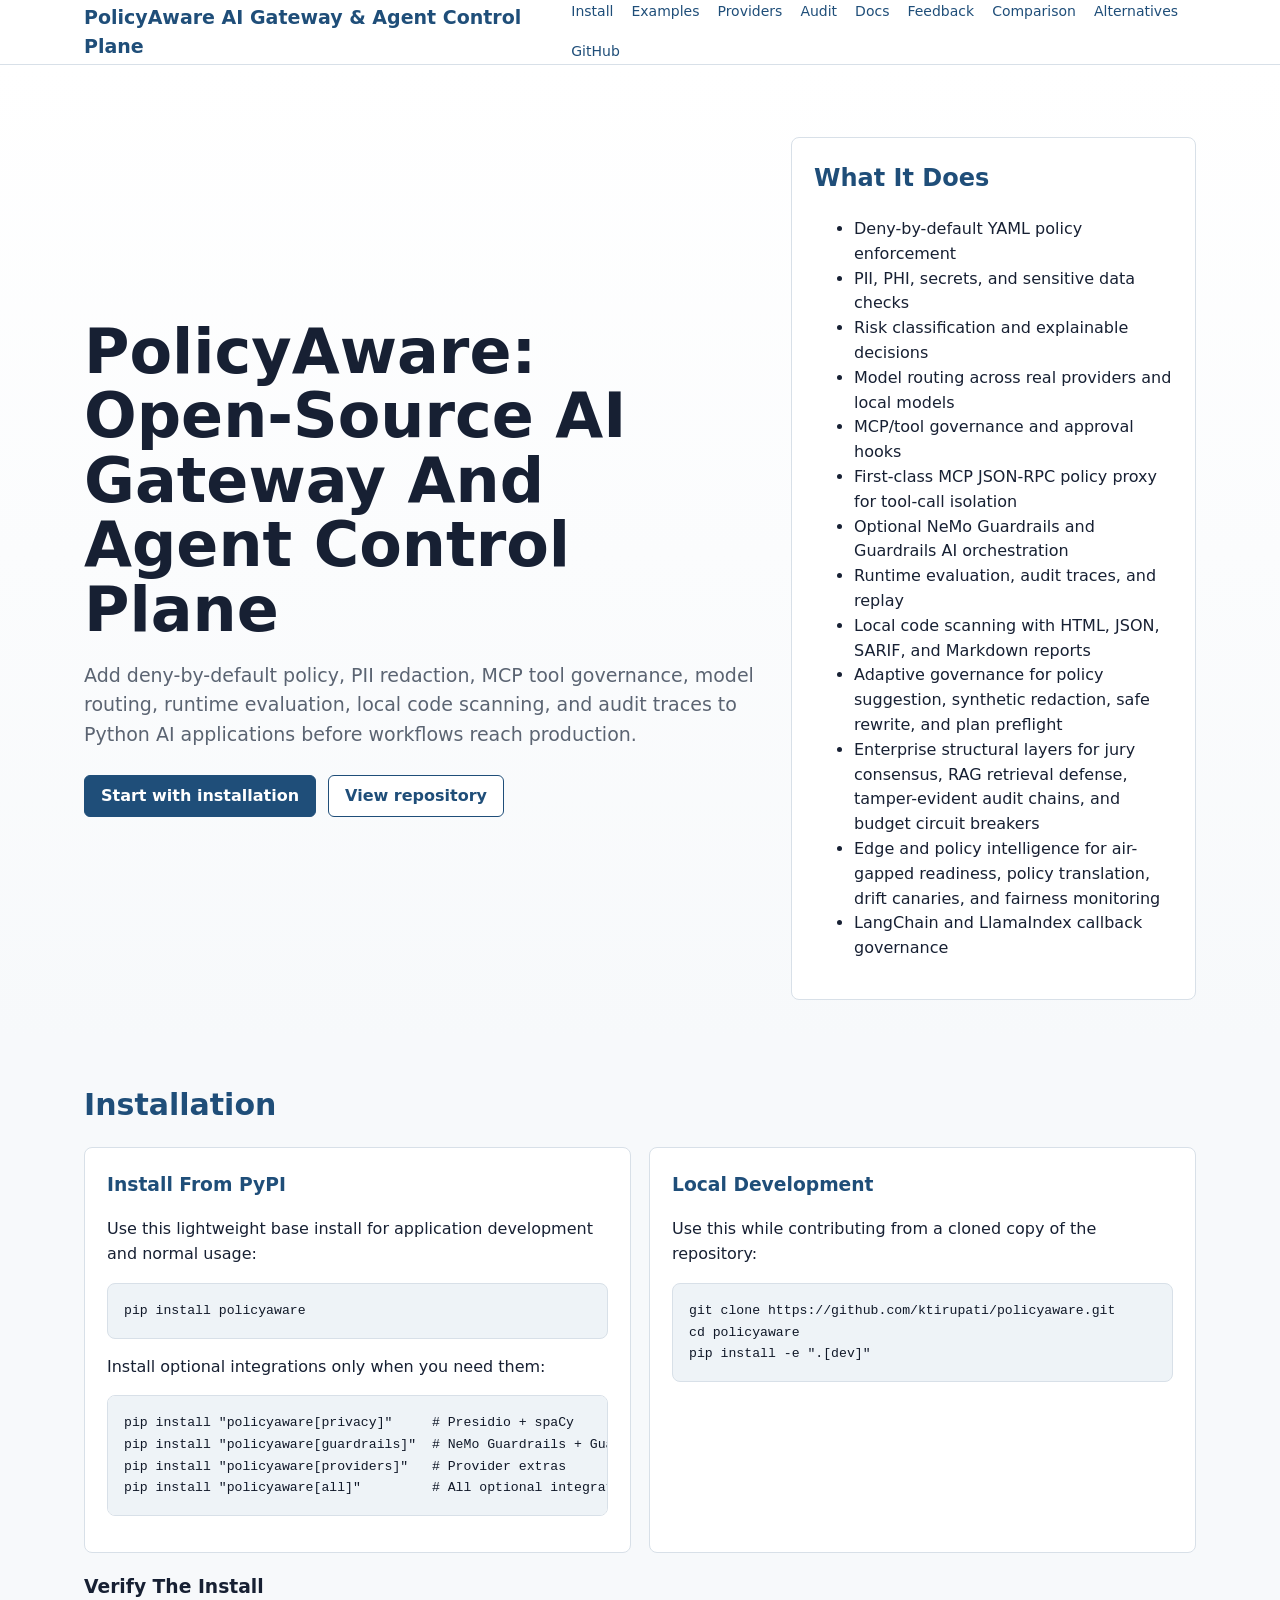
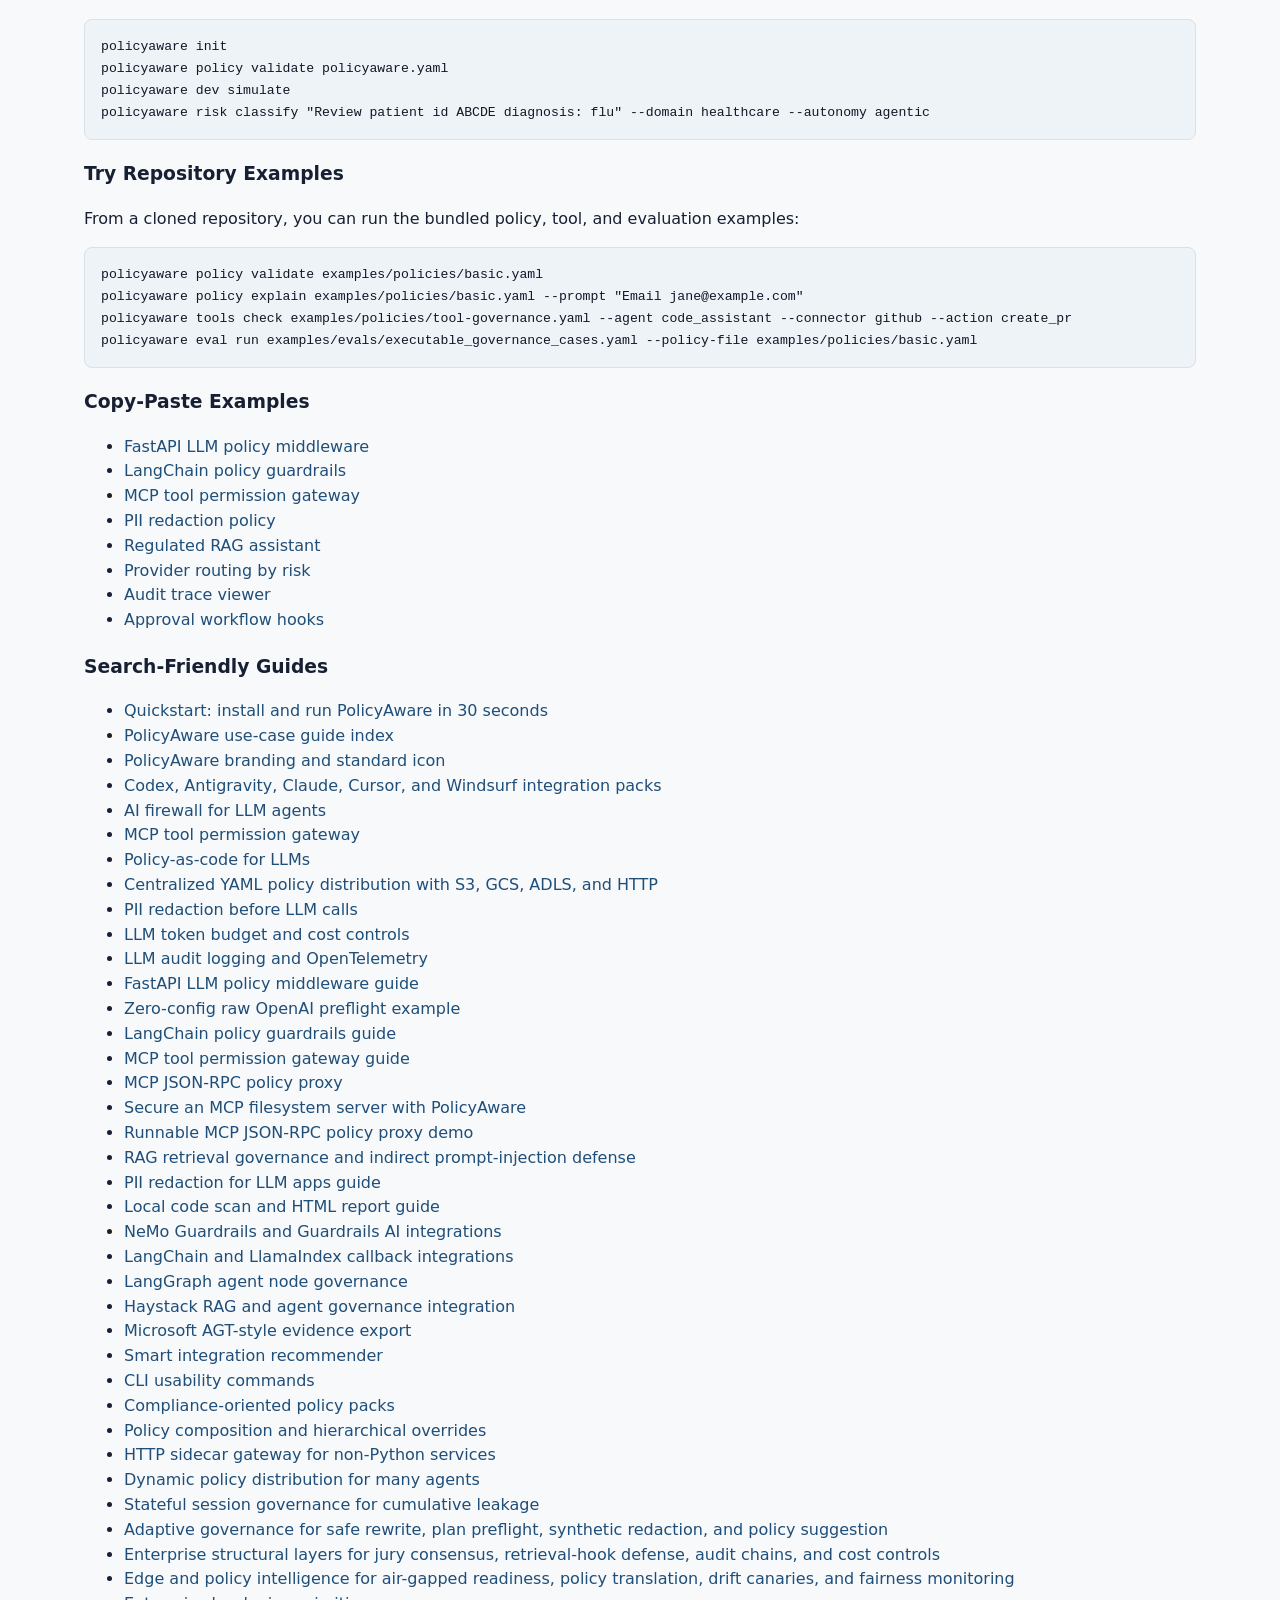
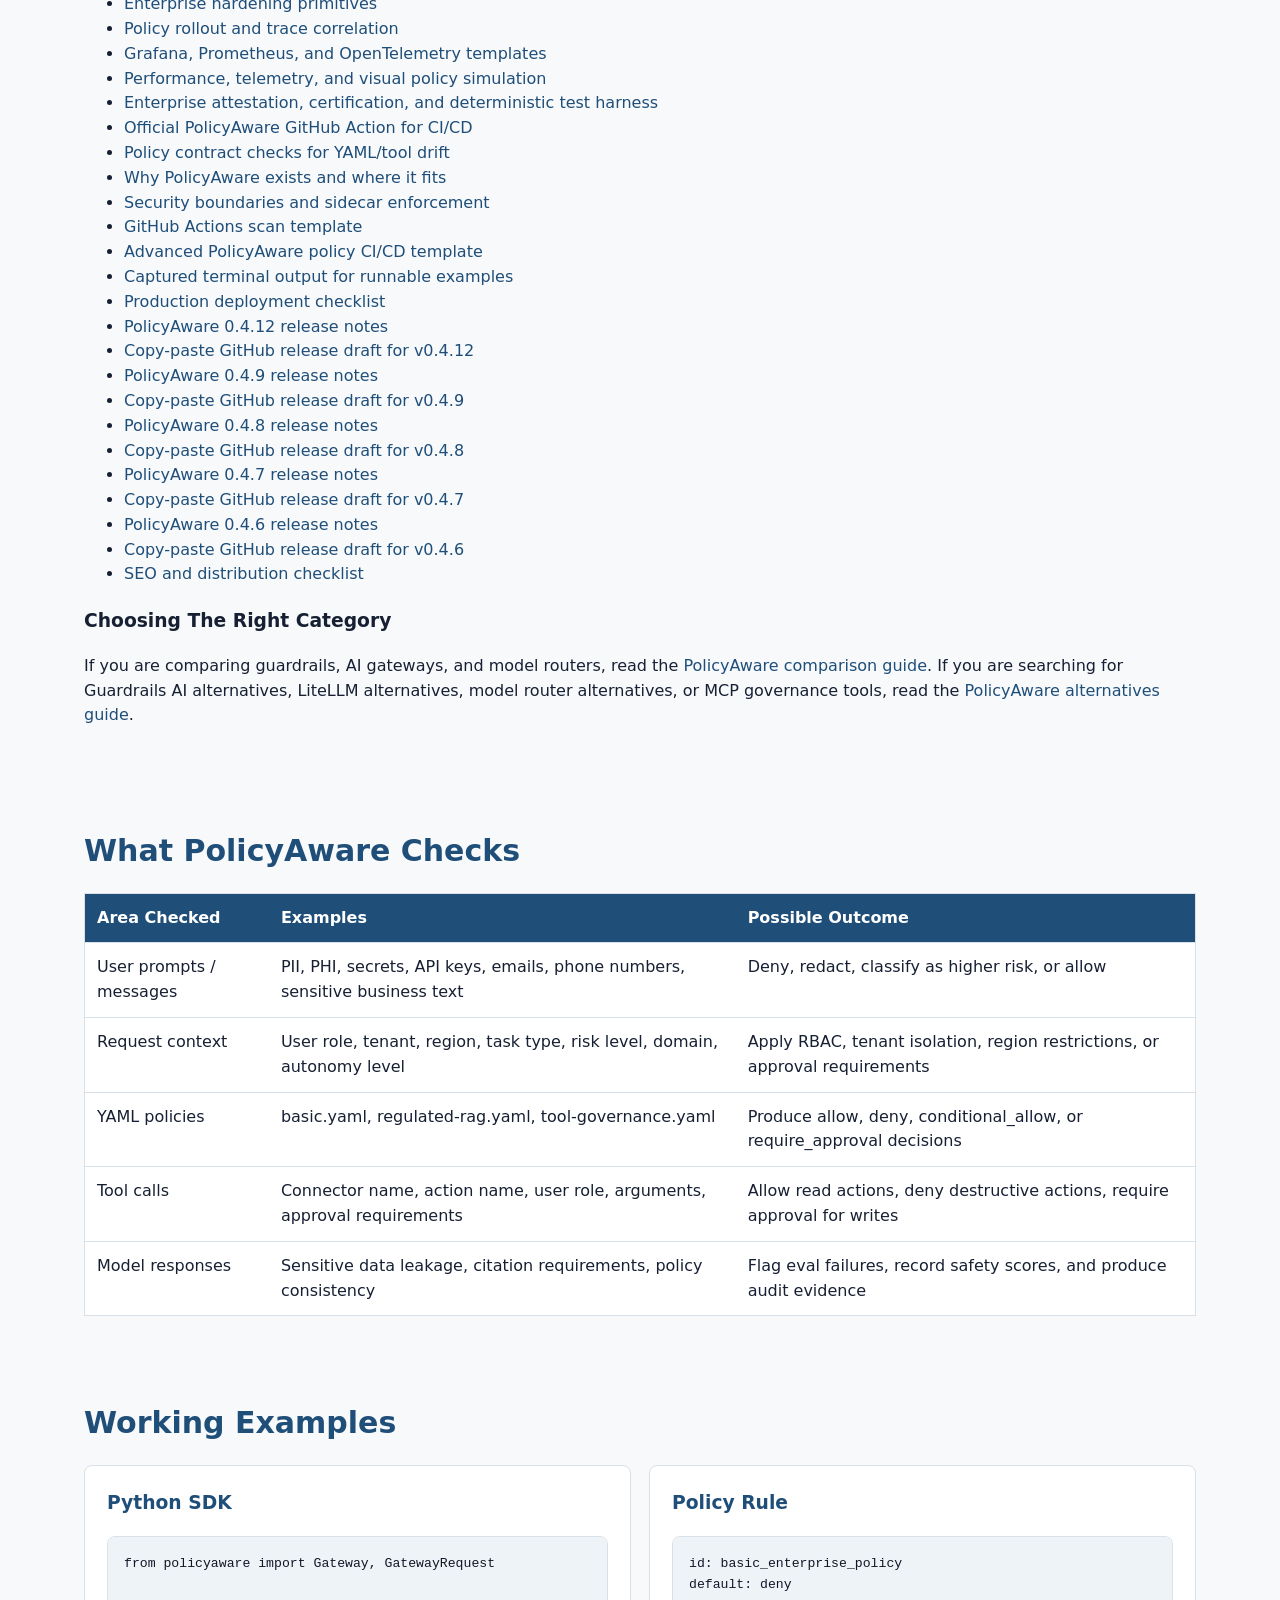
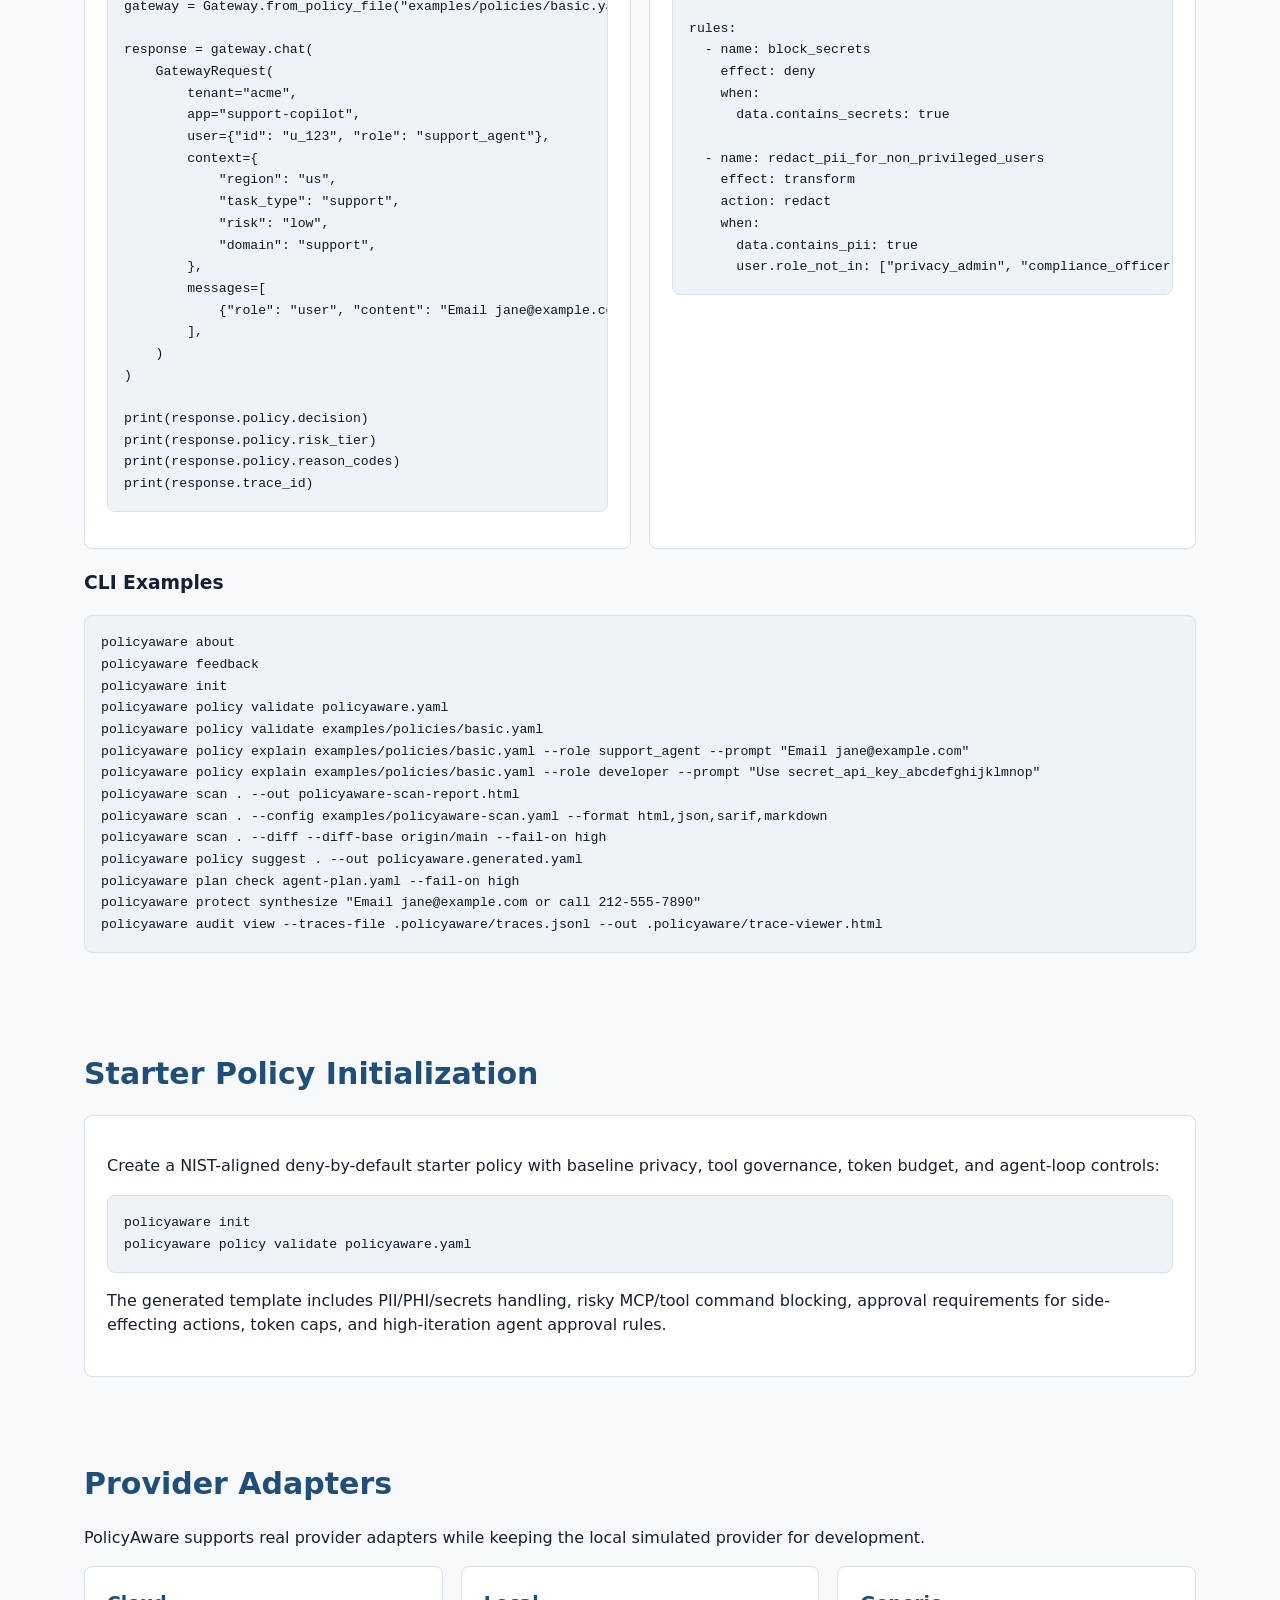
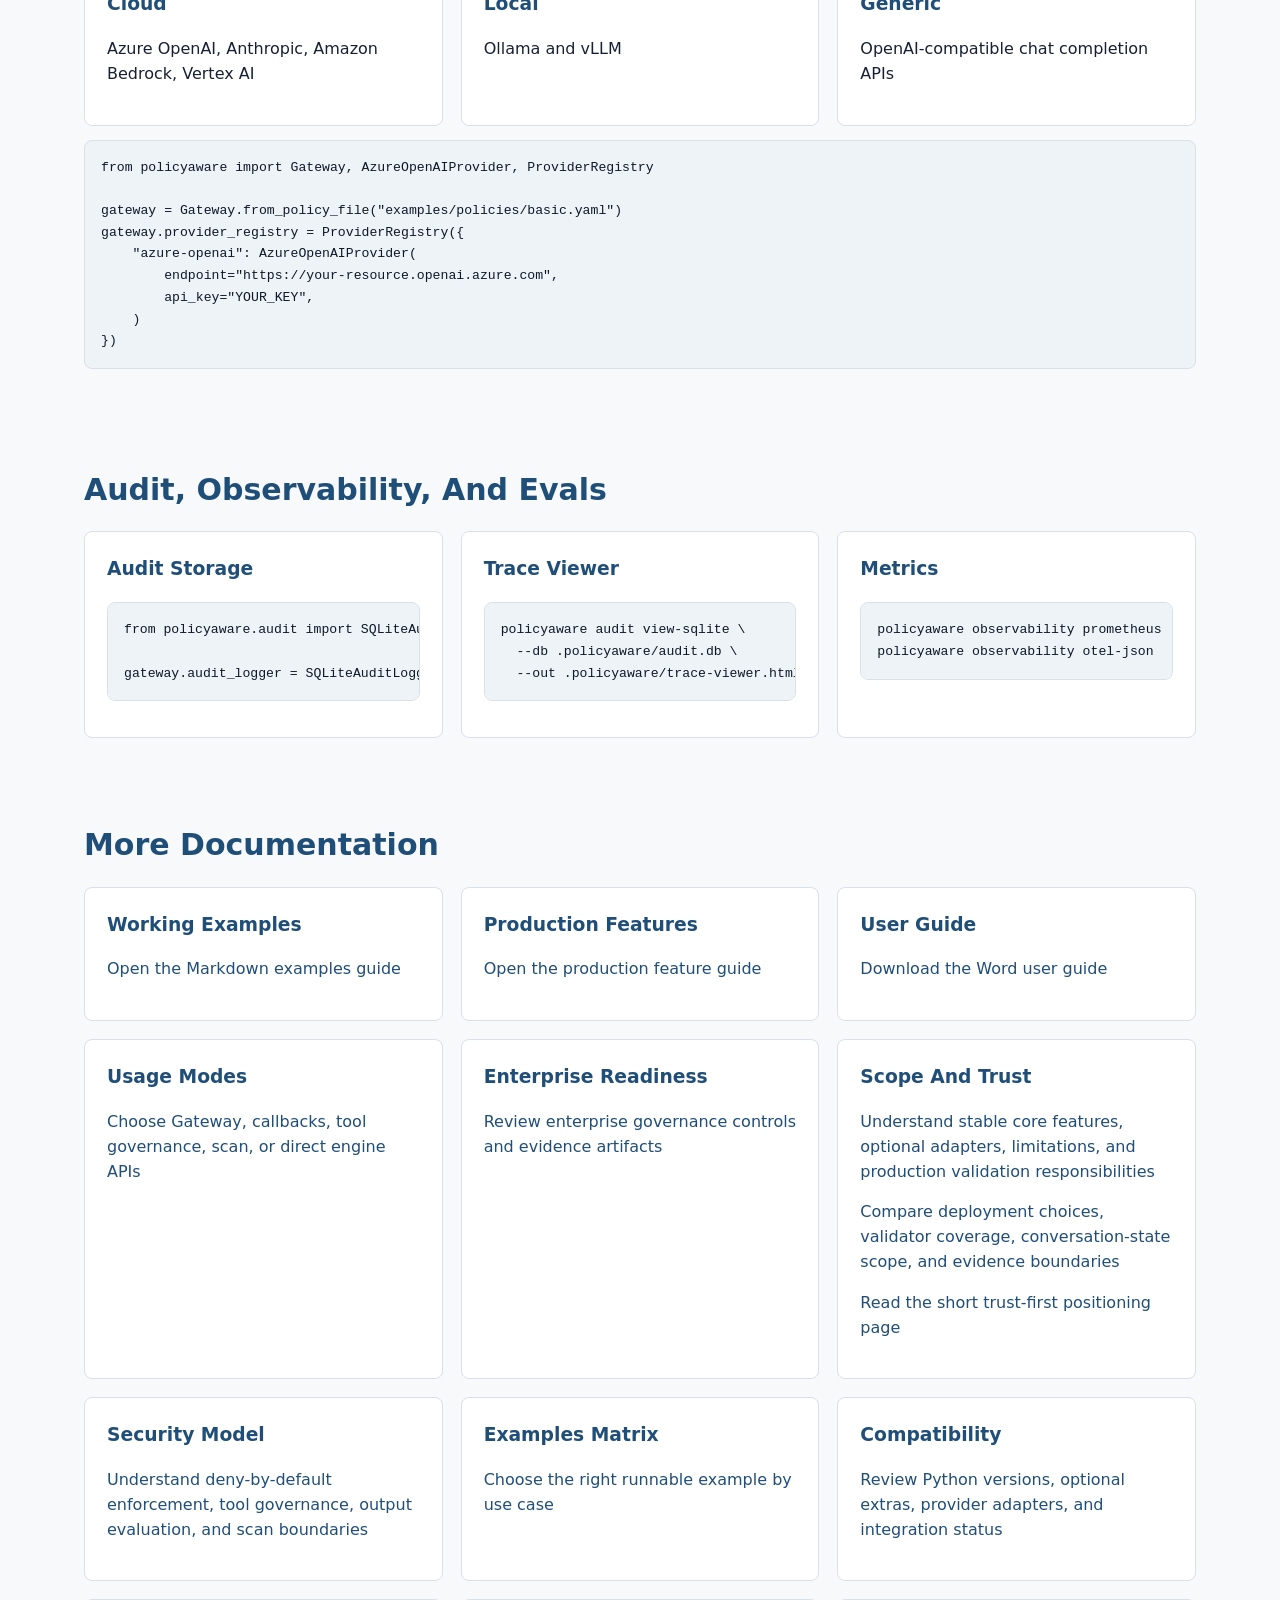
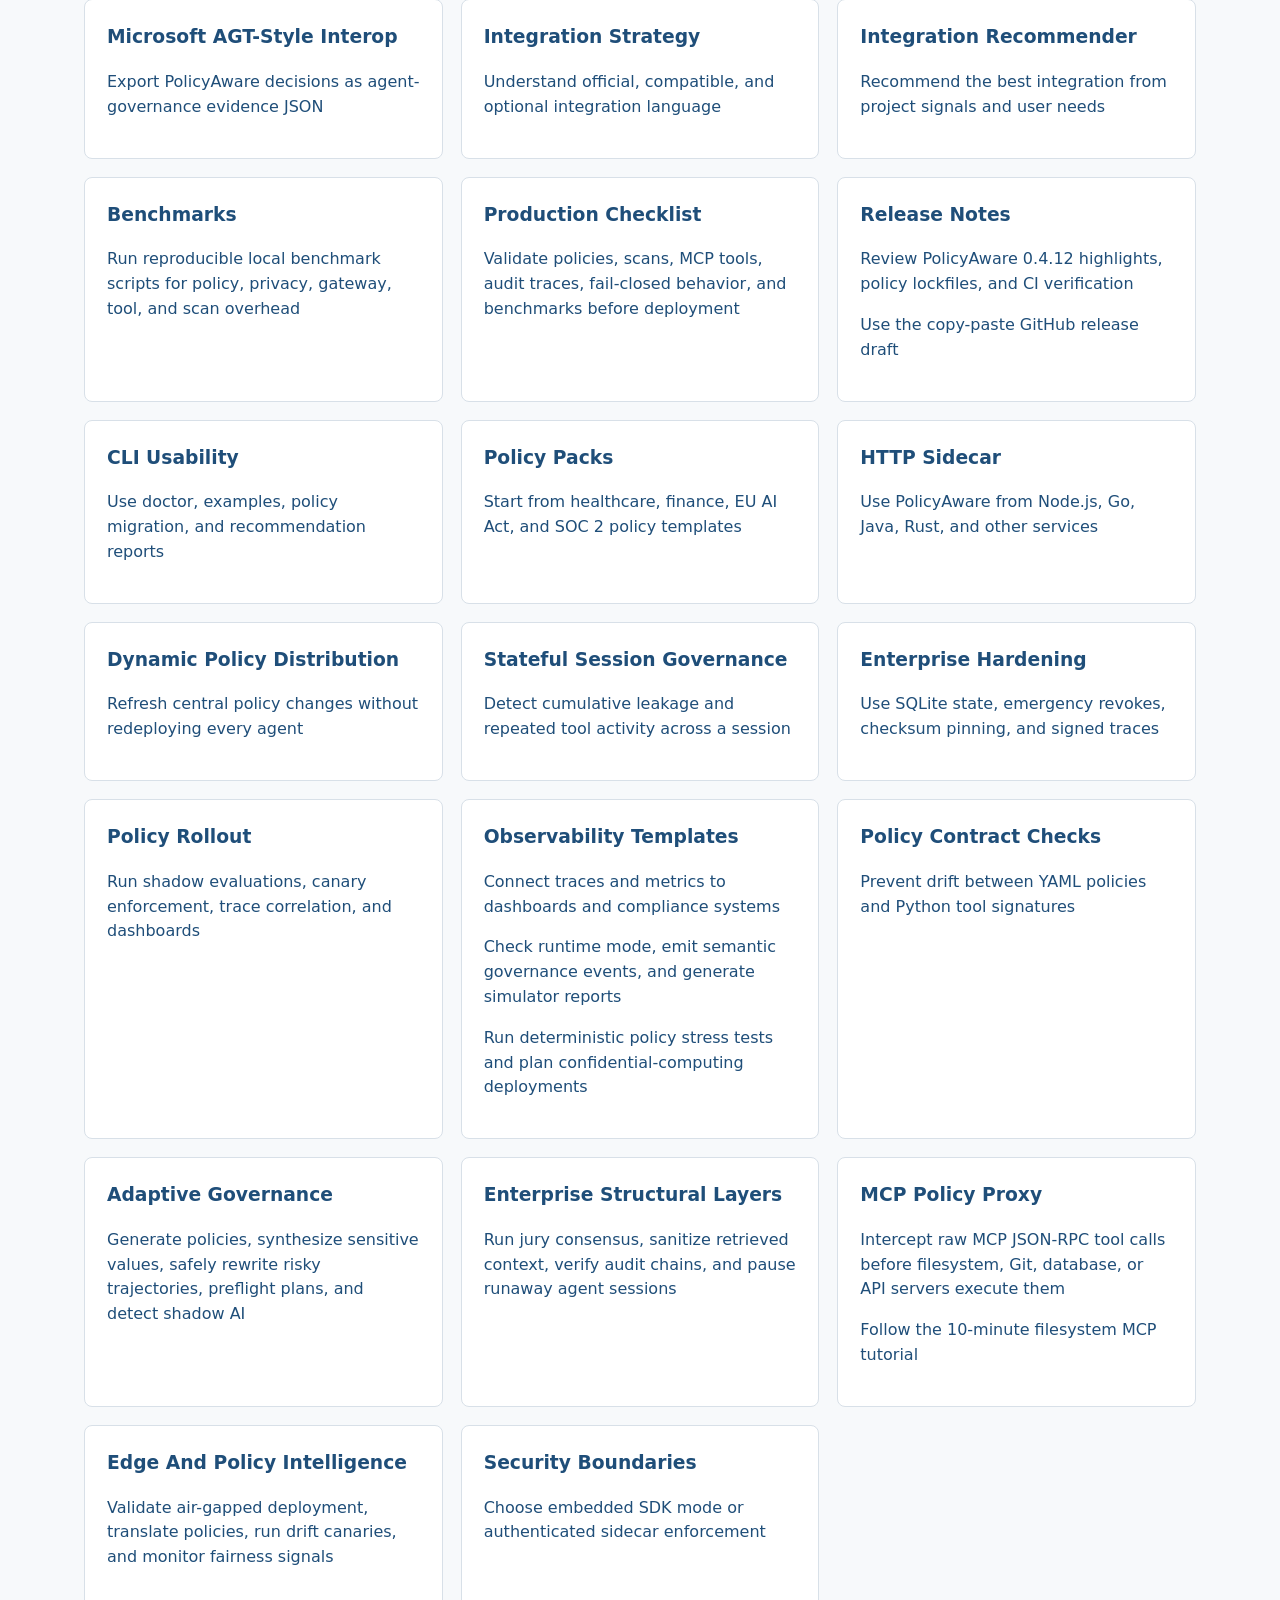
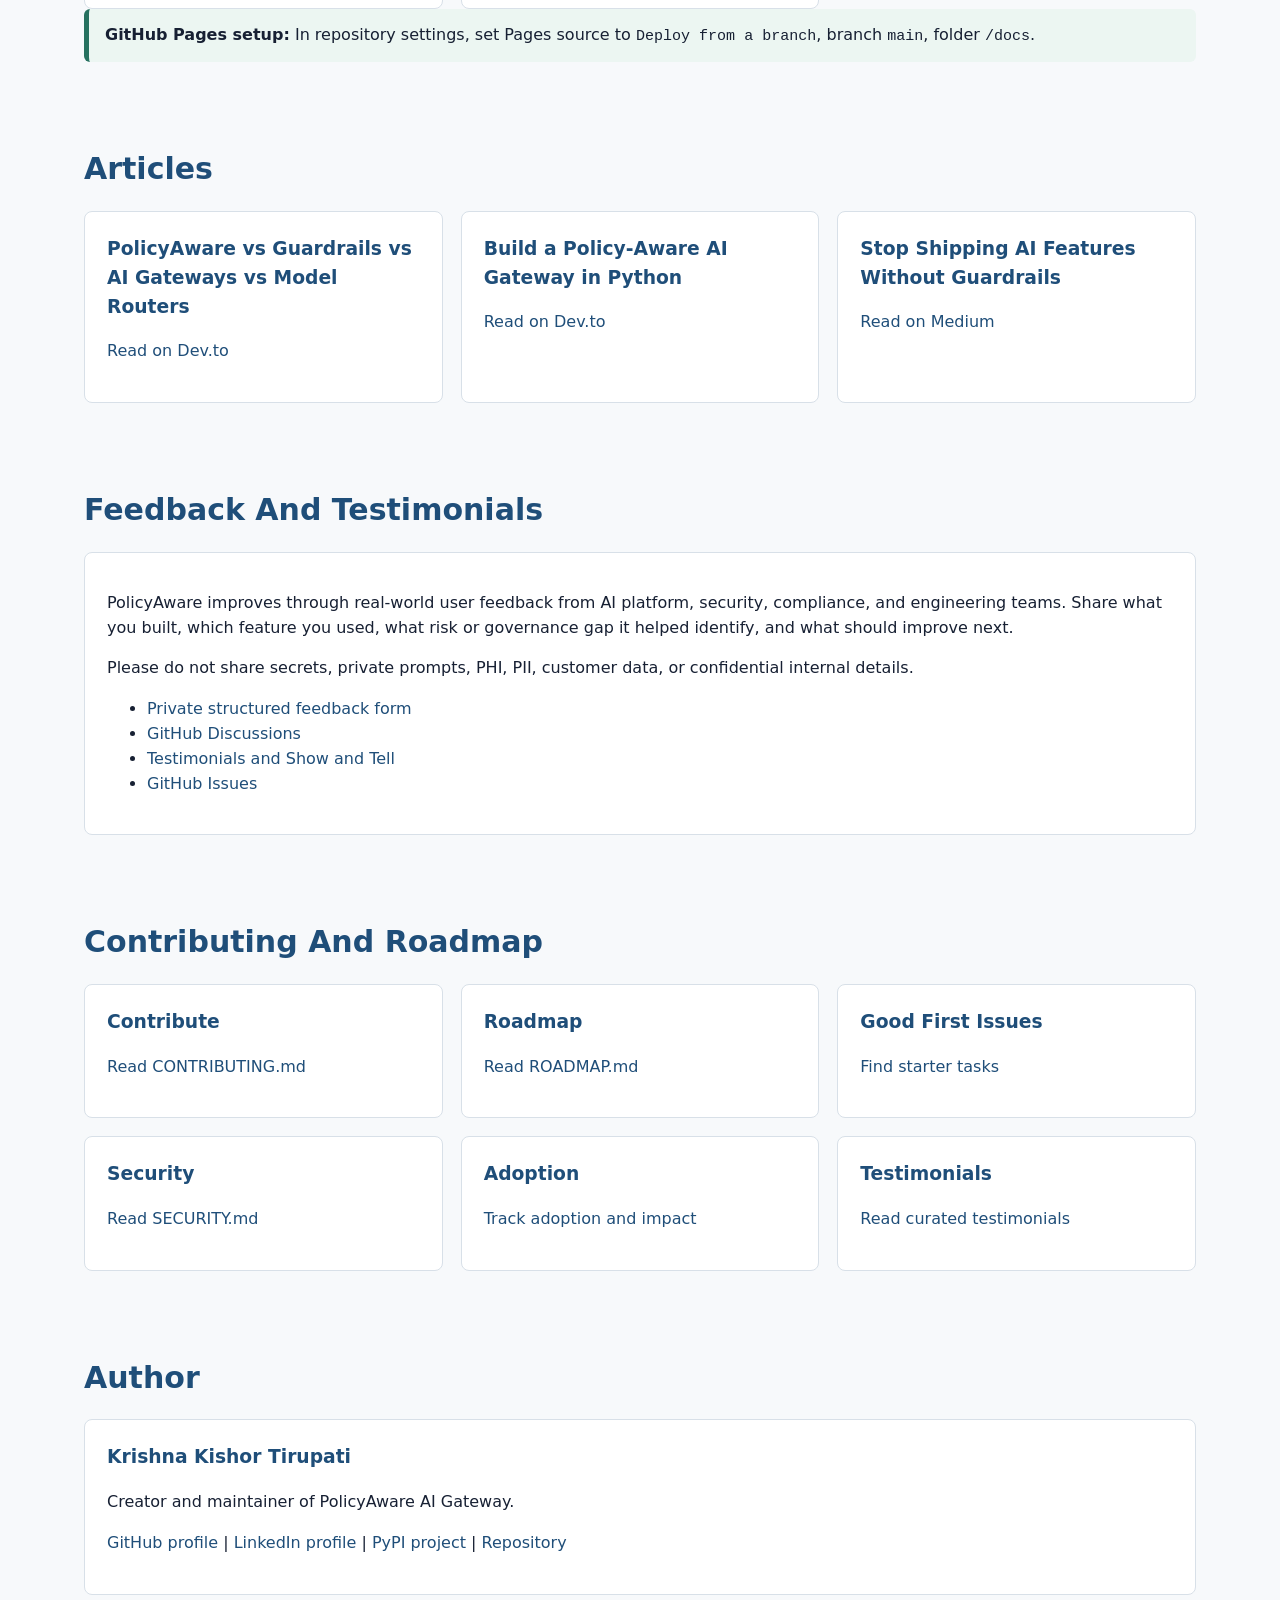
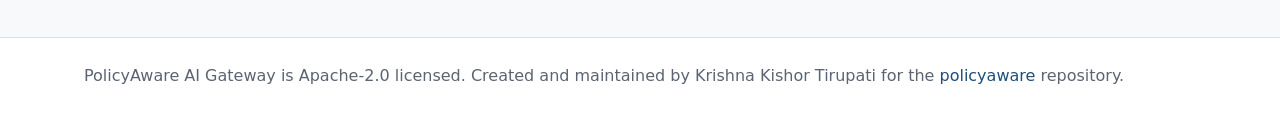
==== commit 4854b99f: "Release PolicyAware 0.4.12" ====
--- a/docs/index.html
+++ b/docs/index.html
@@ -200,8 +200,8 @@
           <li><a href="ci/policyaware-policy-cicd.yml">Advanced PolicyAware policy CI/CD template</a></li>
           <li><a href="demo-outputs.md">Captured terminal output for runnable examples</a></li>
           <li><a href="production-checklist.md">Production deployment checklist</a></li>
-          <li><a href="release-notes-0.4.11.md">PolicyAware 0.4.11 release notes</a></li>
-          <li><a href="github-release-v0.4.11.md">Copy-paste GitHub release draft for v0.4.11</a></li>
+          <li><a href="release-notes-0.4.12.md">PolicyAware 0.4.12 release notes</a></li>
+          <li><a href="github-release-v0.4.12.md">Copy-paste GitHub release draft for v0.4.12</a></li>
           <li><a href="release-notes-0.4.9.md">PolicyAware 0.4.9 release notes</a></li>
           <li><a href="github-release-v0.4.9.md">Copy-paste GitHub release draft for v0.4.9</a></li>
           <li><a href="release-notes-0.4.8.md">PolicyAware 0.4.8 release notes</a></li>
@@ -458,8 +458,8 @@
           </div>
           <div class="card">
             <h3>Release Notes</h3>
-            <p><a href="release-notes-0.4.11.md">Review PolicyAware 0.4.11 highlights, policy provenance, and audit privacy</a></p>
-            <p><a href="github-release-v0.4.11.md">Use the copy-paste GitHub release draft</a></p>
+            <p><a href="release-notes-0.4.12.md">Review PolicyAware 0.4.12 highlights, policy lockfiles, and CI verification</a></p>
+            <p><a href="github-release-v0.4.12.md">Use the copy-paste GitHub release draft</a></p>
           </div>
           <div class="card">
             <h3>CLI Usability</h3>
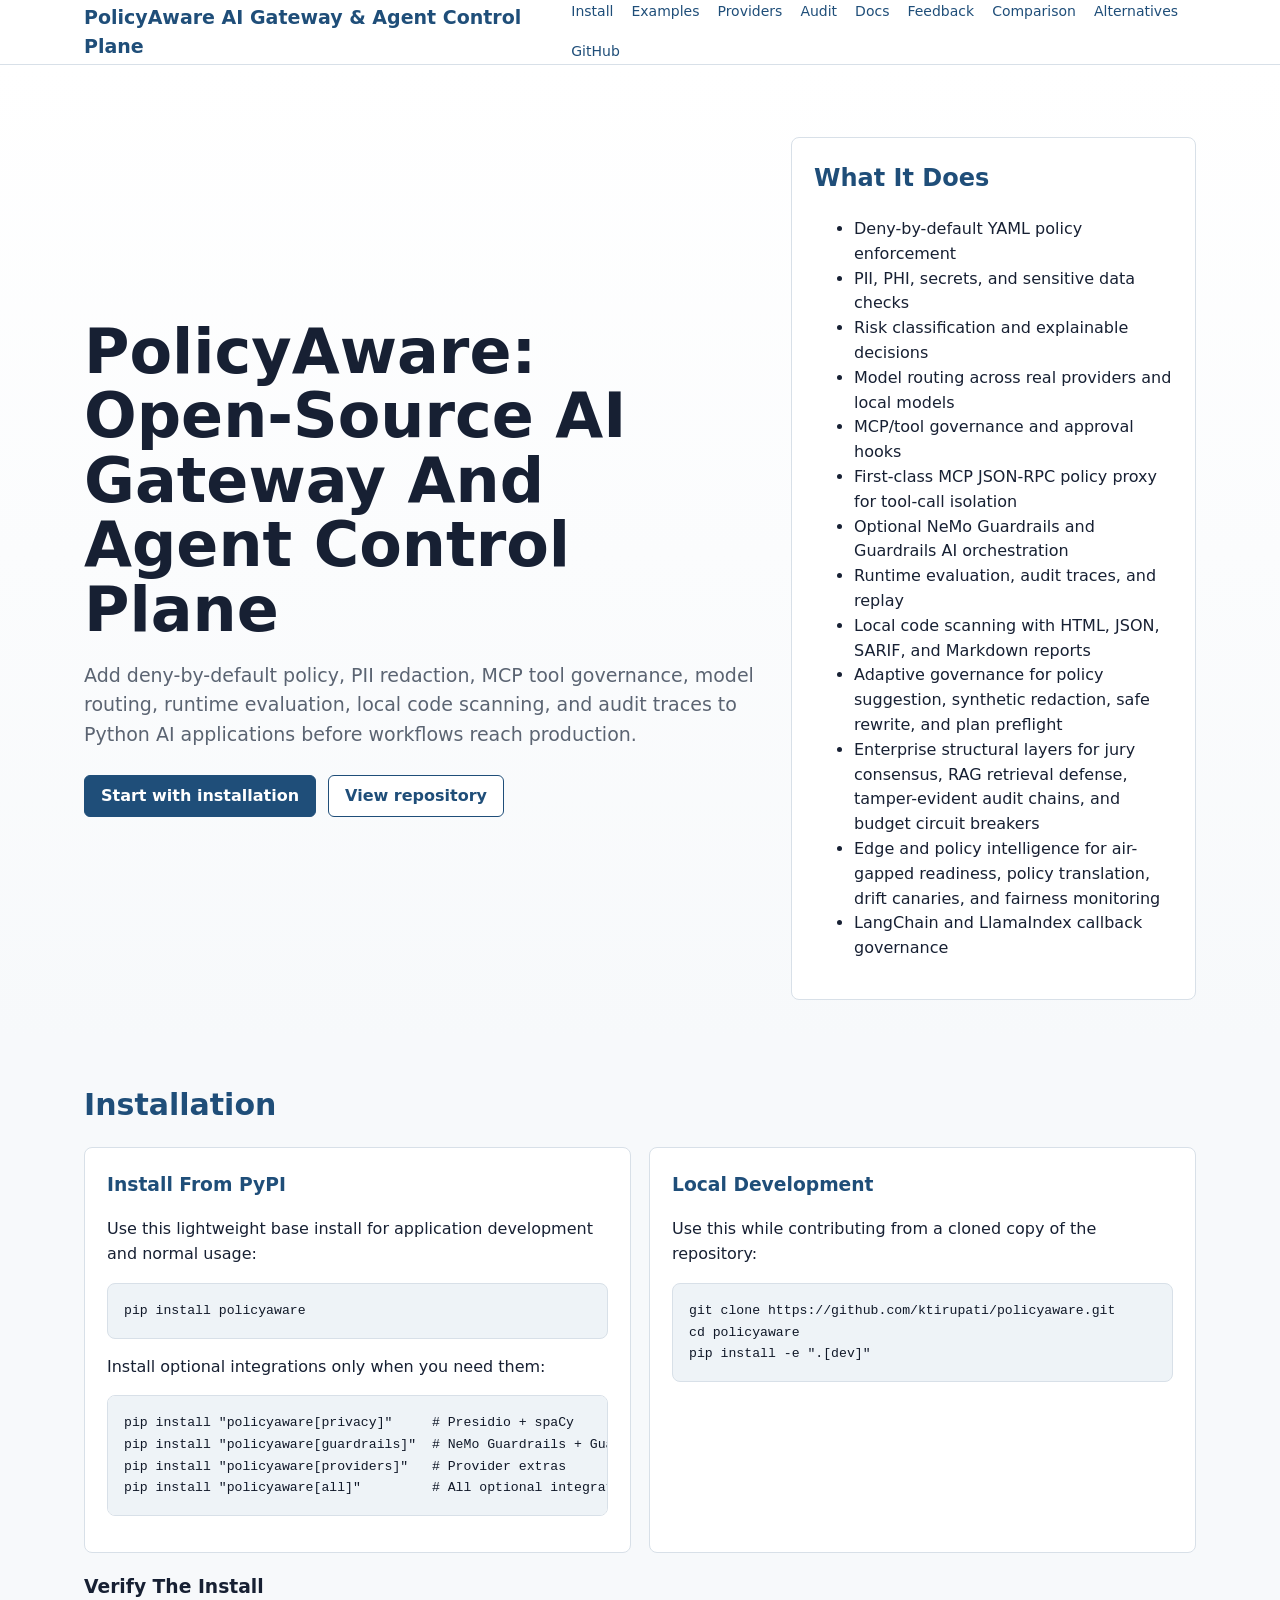
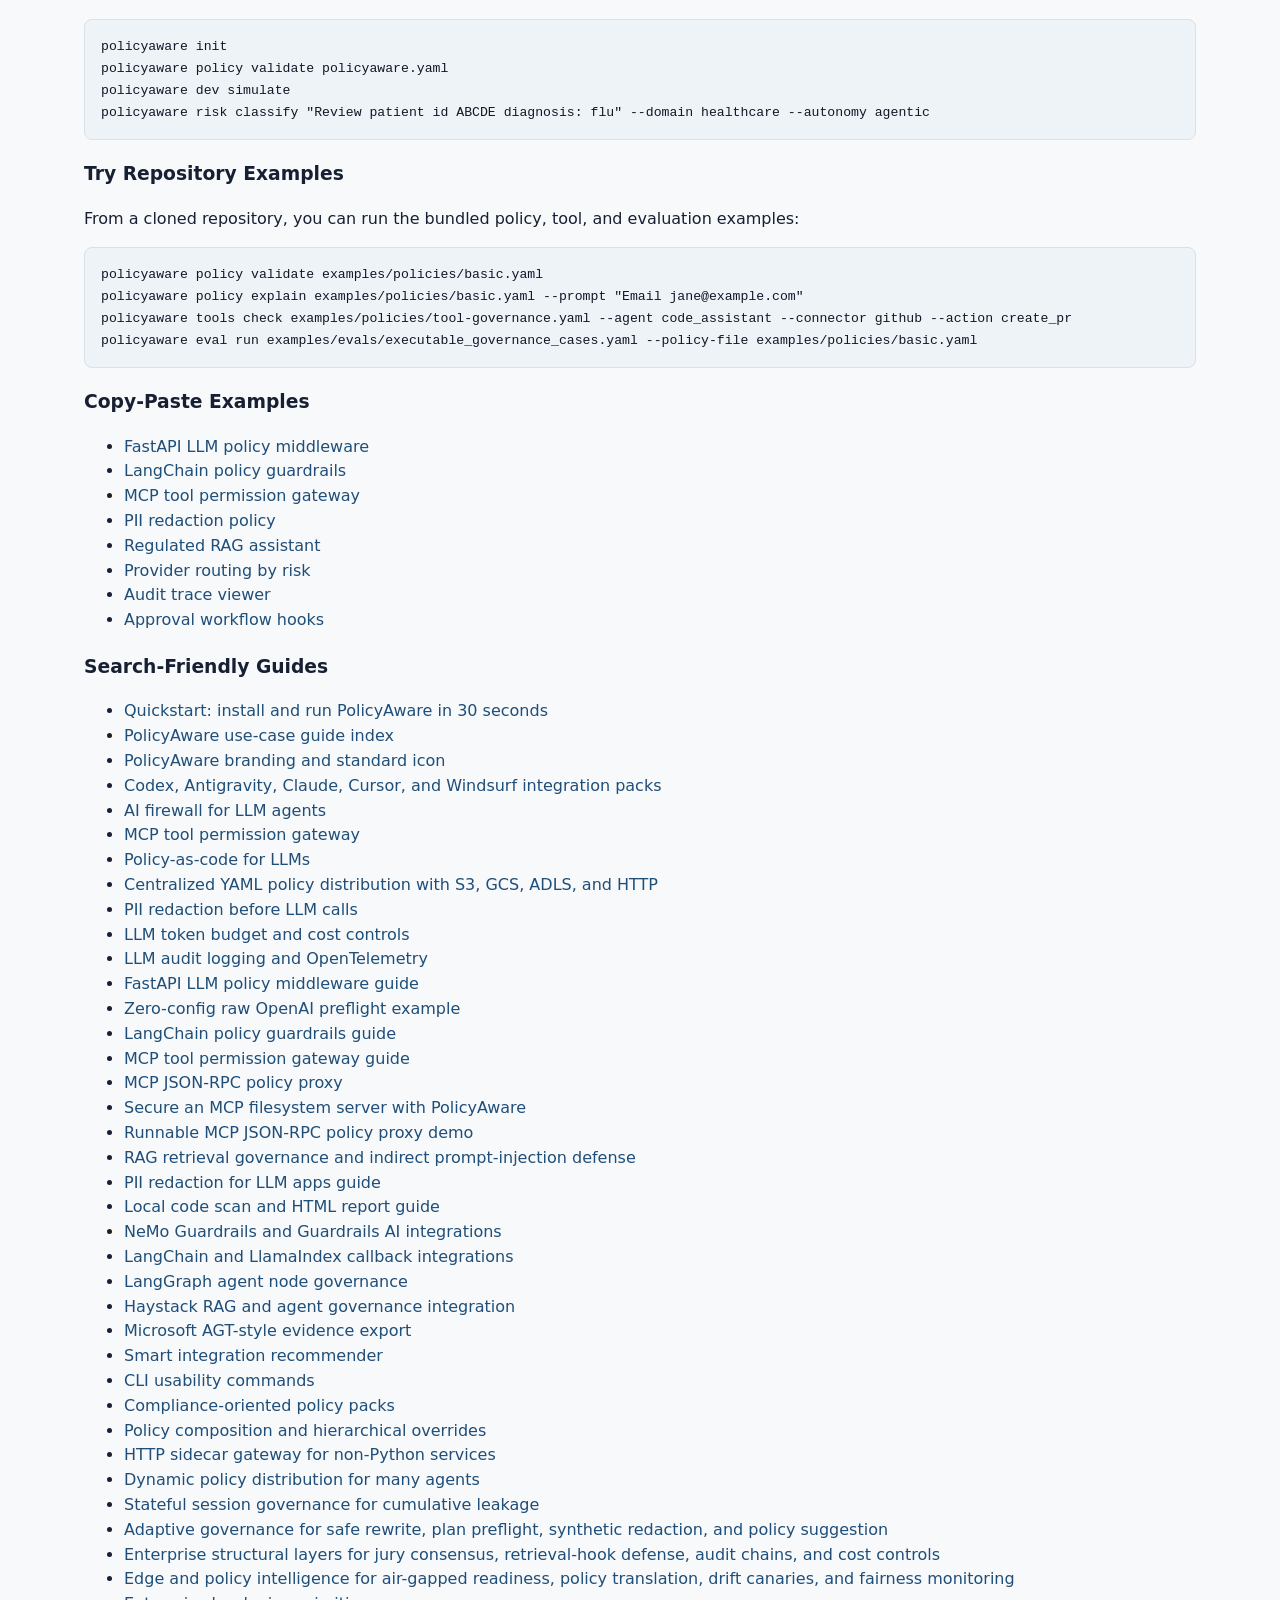
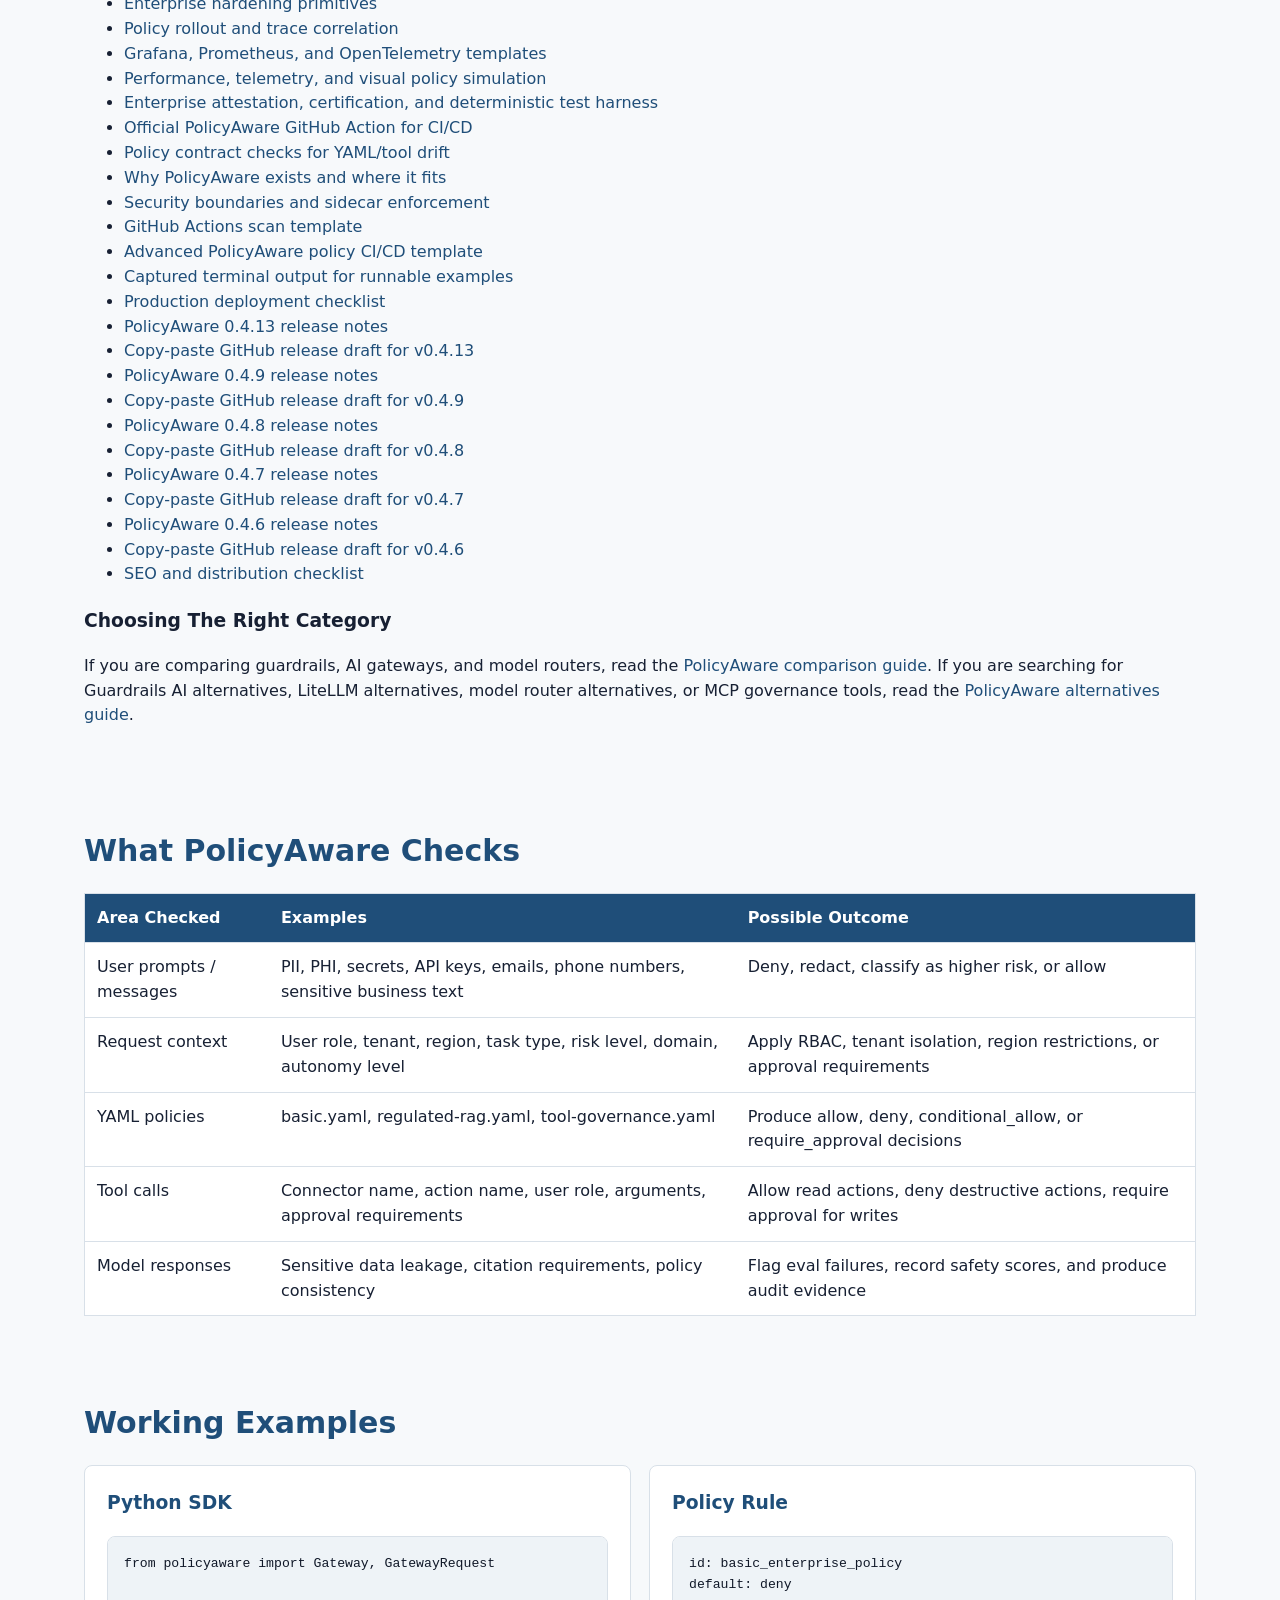
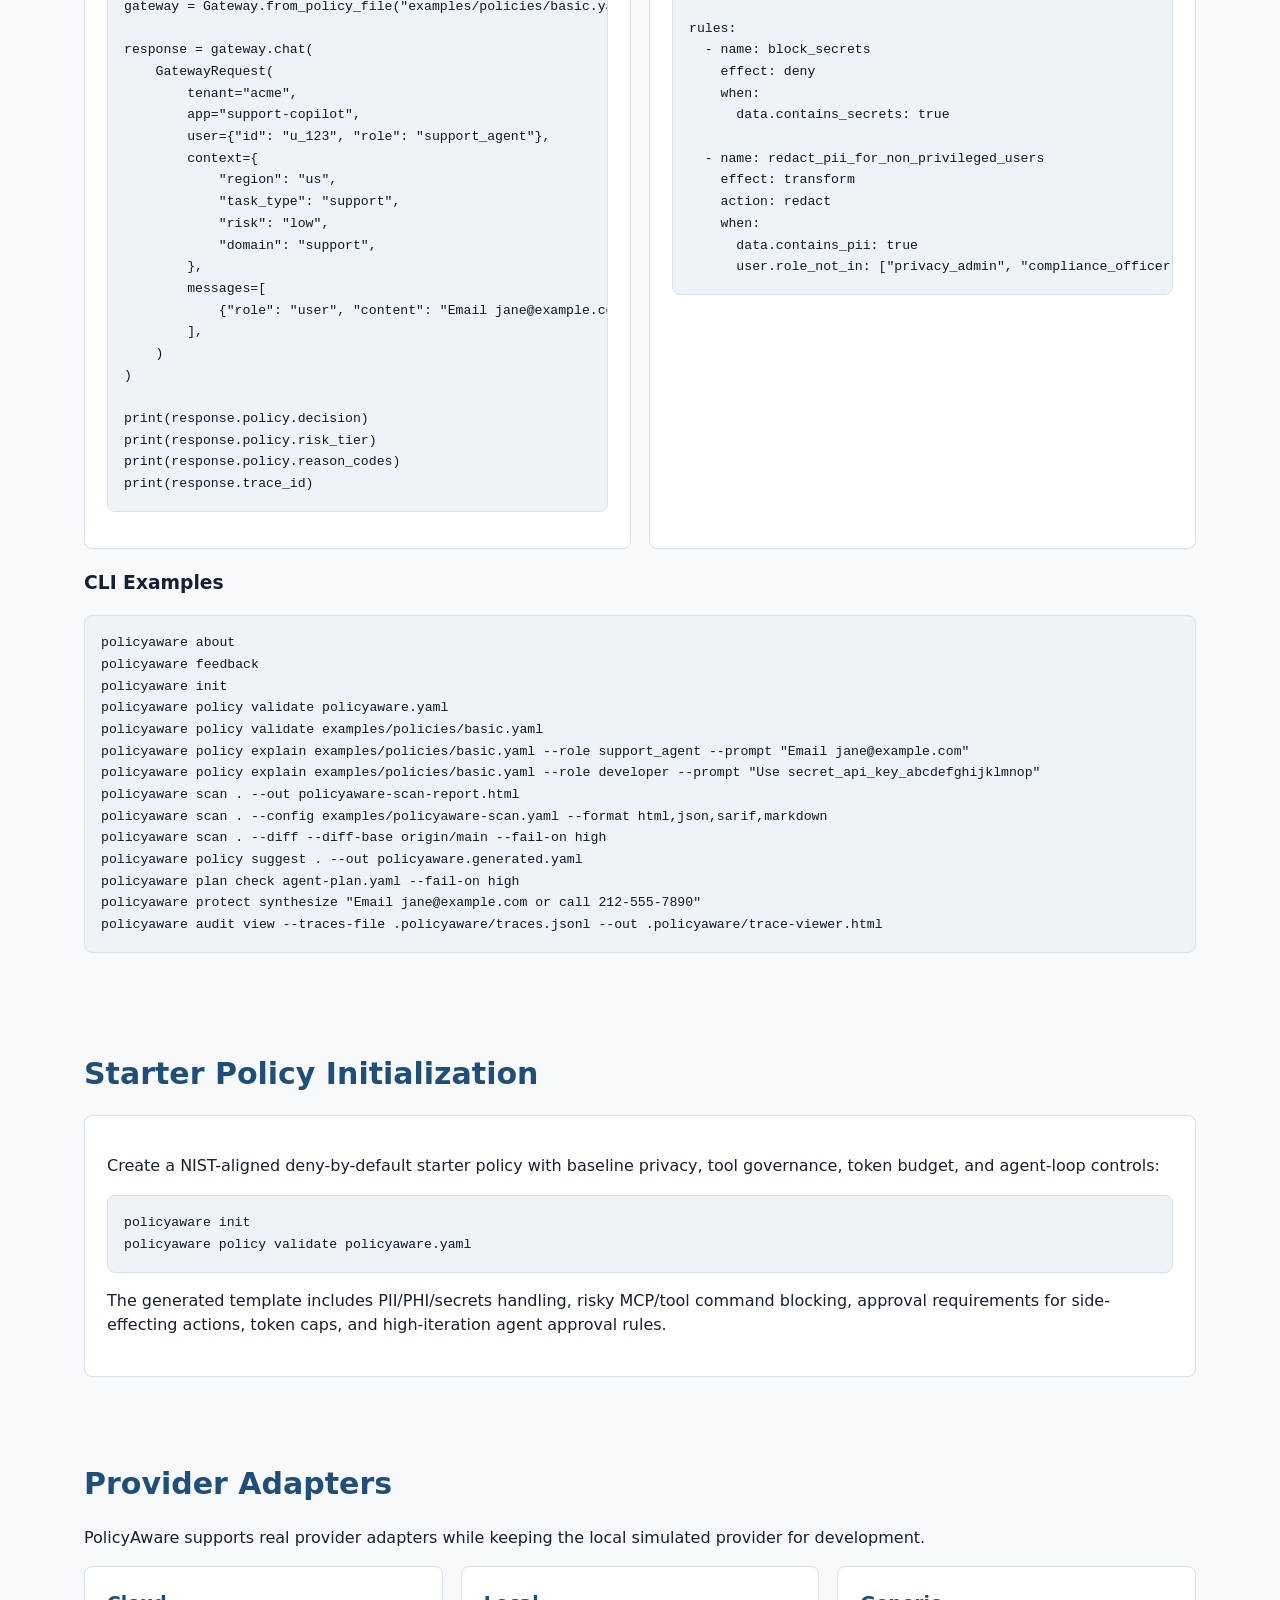
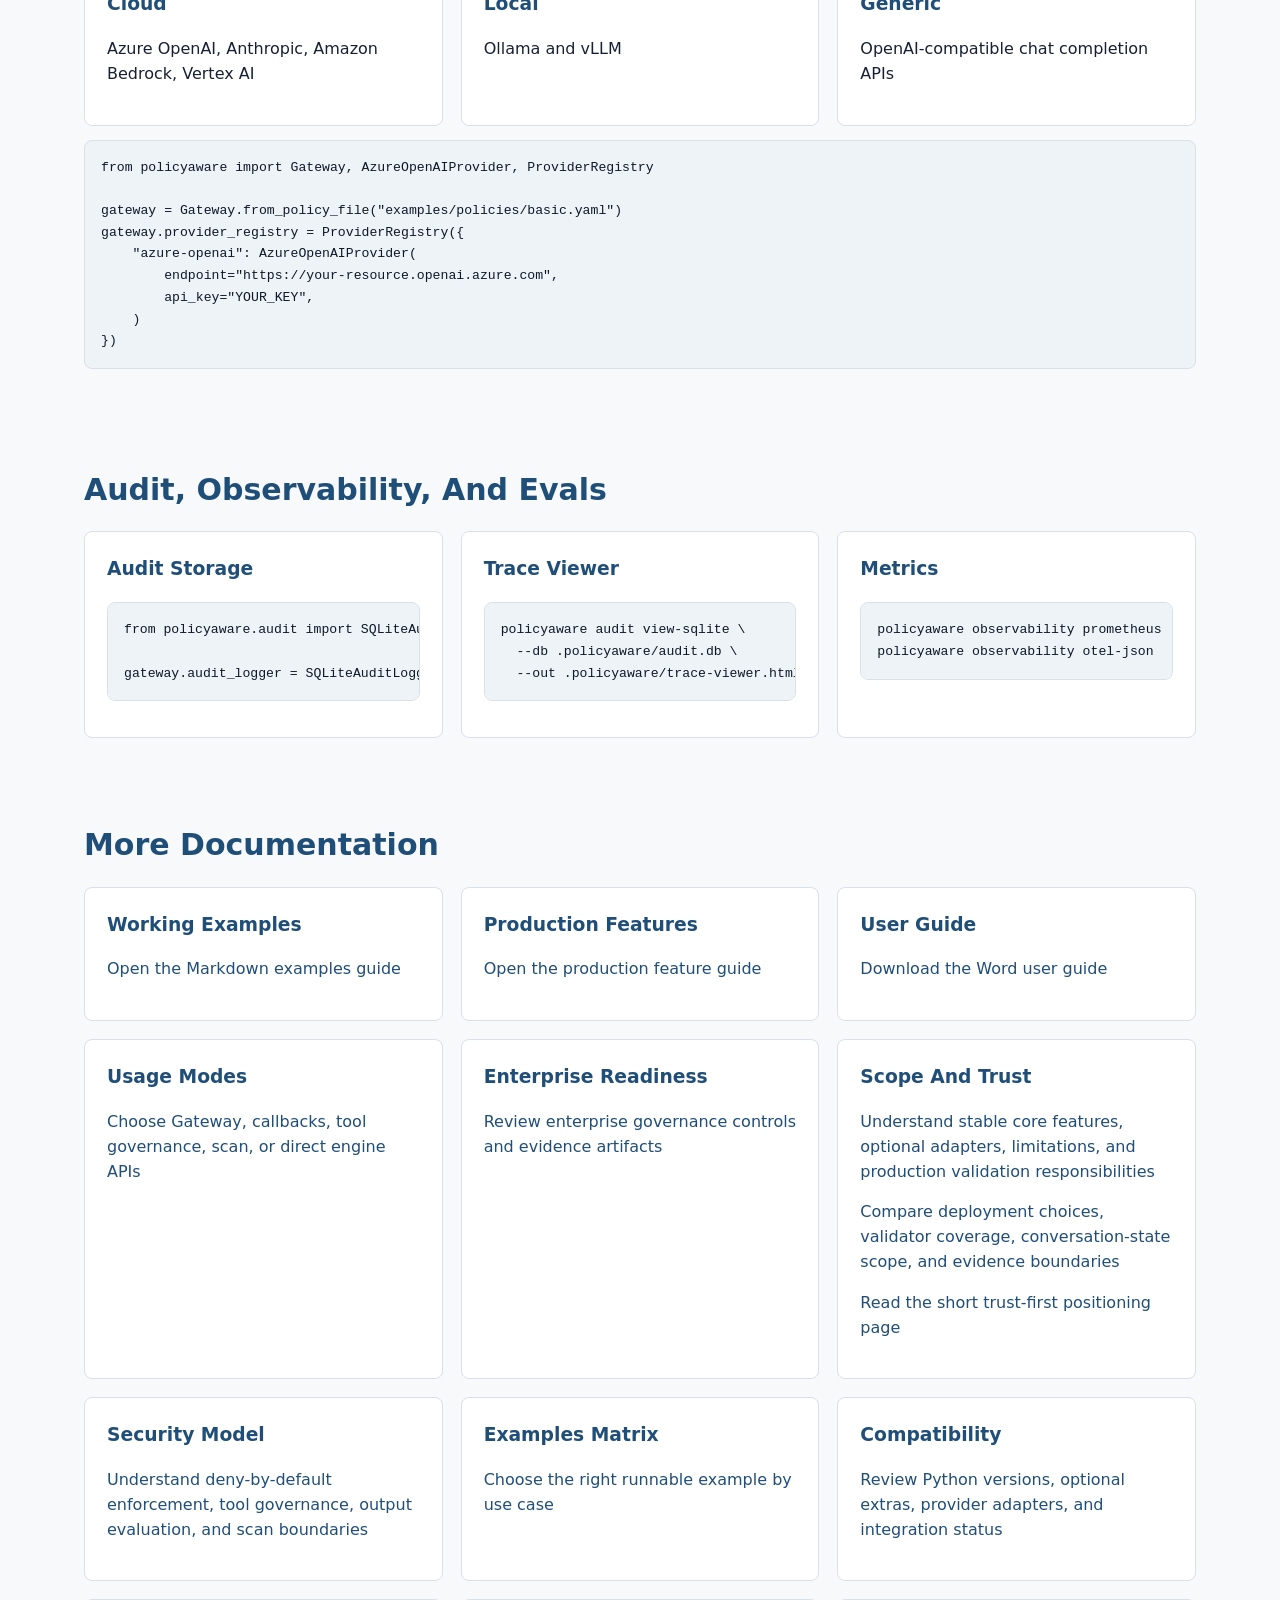
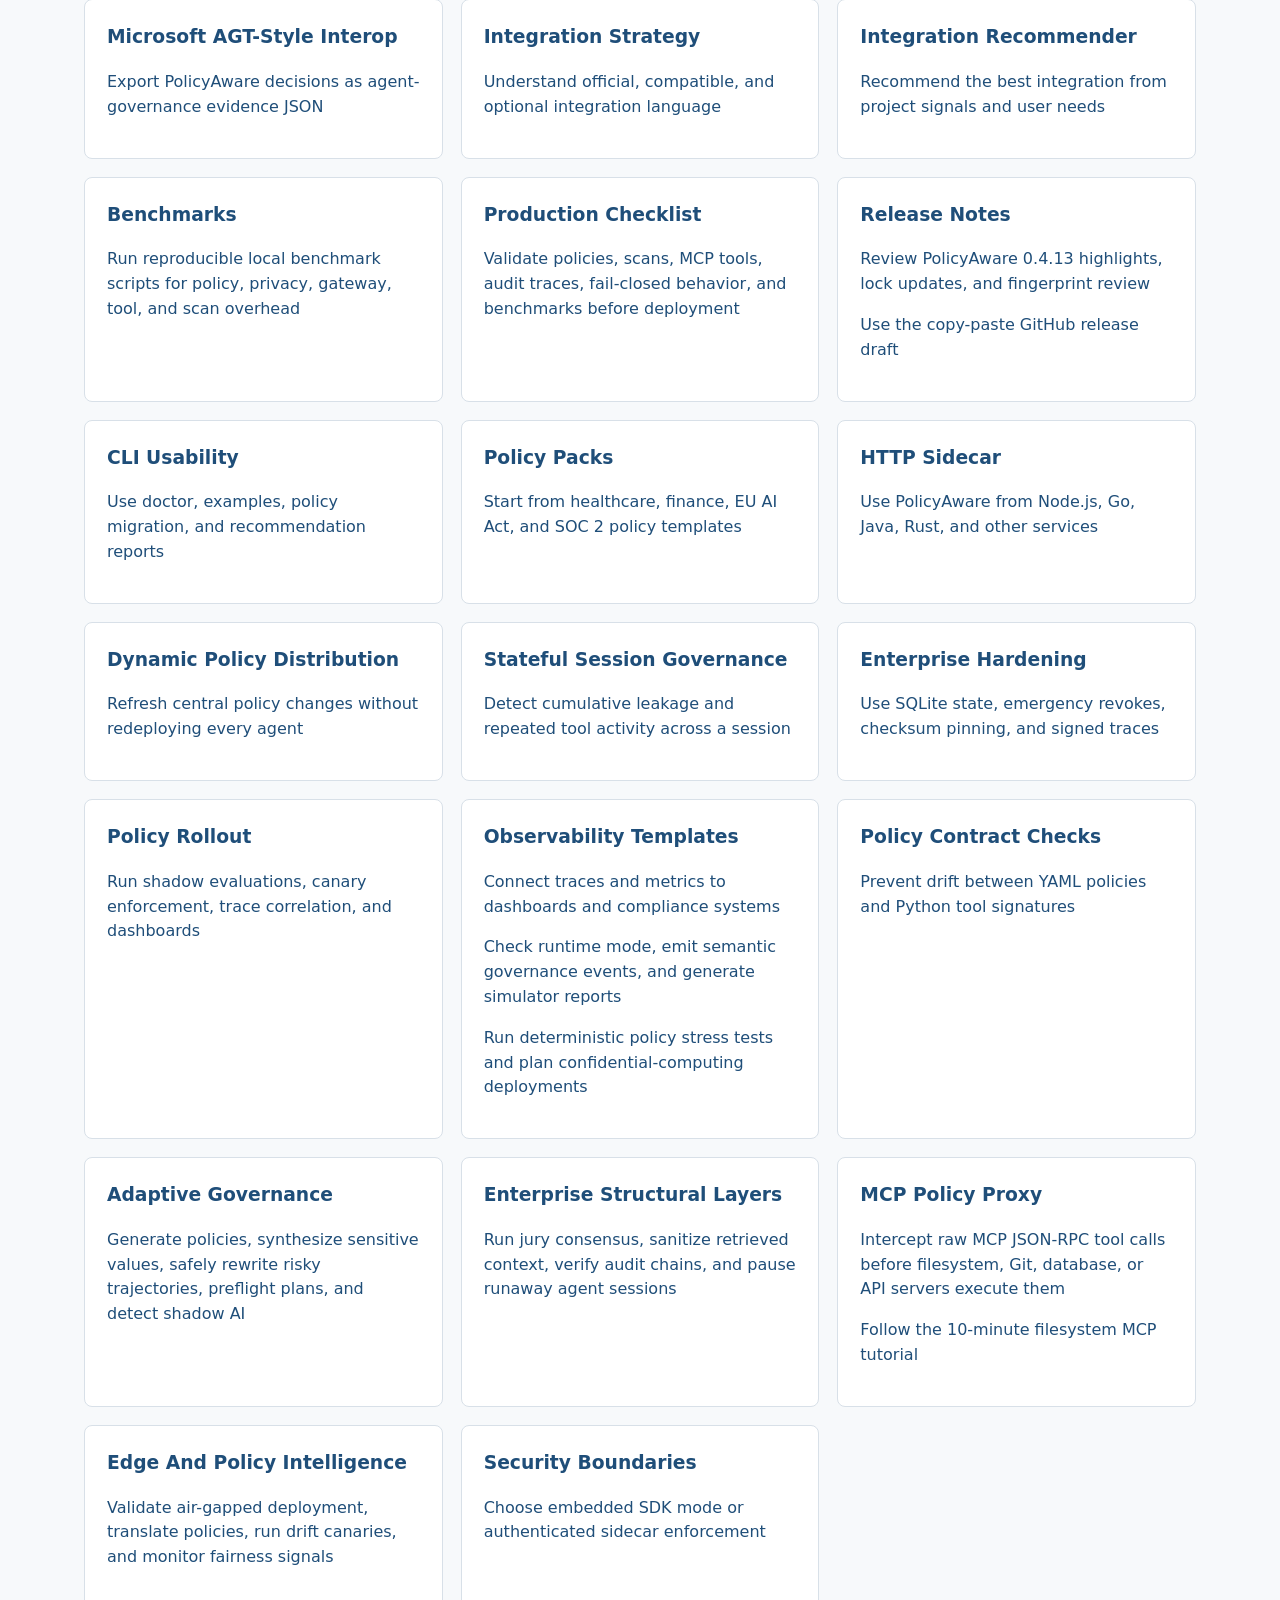
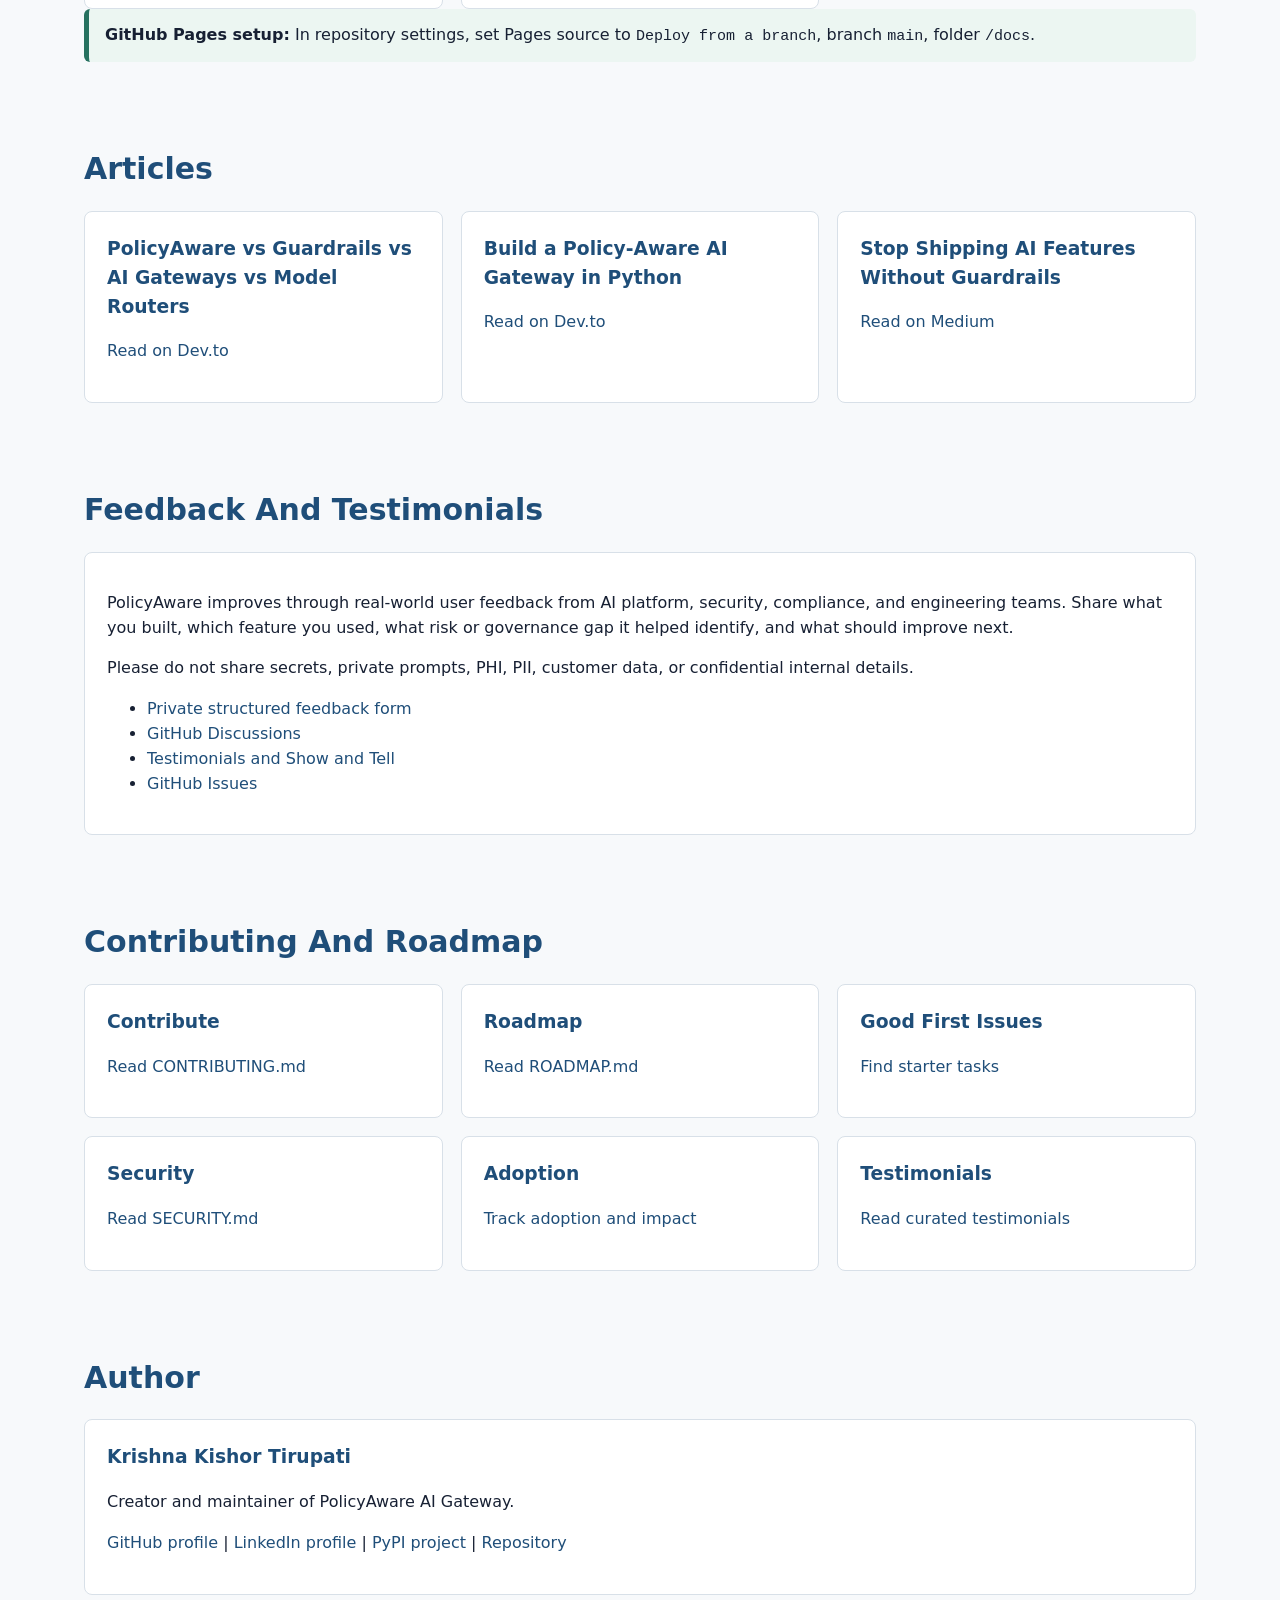
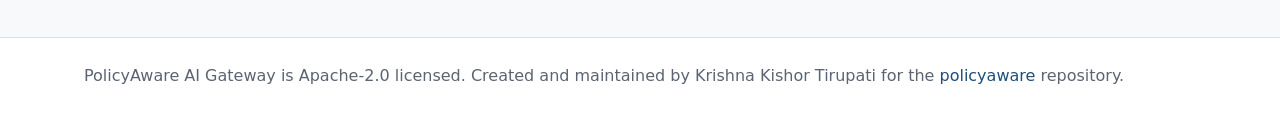
==== commit ee4230a3: "Release PolicyAware 0.4.13" ====
--- a/docs/index.html
+++ b/docs/index.html
@@ -200,8 +200,8 @@
           <li><a href="ci/policyaware-policy-cicd.yml">Advanced PolicyAware policy CI/CD template</a></li>
           <li><a href="demo-outputs.md">Captured terminal output for runnable examples</a></li>
           <li><a href="production-checklist.md">Production deployment checklist</a></li>
-          <li><a href="release-notes-0.4.12.md">PolicyAware 0.4.12 release notes</a></li>
-          <li><a href="github-release-v0.4.12.md">Copy-paste GitHub release draft for v0.4.12</a></li>
+          <li><a href="release-notes-0.4.13.md">PolicyAware 0.4.13 release notes</a></li>
+          <li><a href="github-release-v0.4.13.md">Copy-paste GitHub release draft for v0.4.13</a></li>
           <li><a href="release-notes-0.4.9.md">PolicyAware 0.4.9 release notes</a></li>
           <li><a href="github-release-v0.4.9.md">Copy-paste GitHub release draft for v0.4.9</a></li>
           <li><a href="release-notes-0.4.8.md">PolicyAware 0.4.8 release notes</a></li>
@@ -458,8 +458,8 @@
           </div>
           <div class="card">
             <h3>Release Notes</h3>
-            <p><a href="release-notes-0.4.12.md">Review PolicyAware 0.4.12 highlights, policy lockfiles, and CI verification</a></p>
-            <p><a href="github-release-v0.4.12.md">Use the copy-paste GitHub release draft</a></p>
+            <p><a href="release-notes-0.4.13.md">Review PolicyAware 0.4.13 highlights, lock updates, and fingerprint review</a></p>
+            <p><a href="github-release-v0.4.13.md">Use the copy-paste GitHub release draft</a></p>
           </div>
           <div class="card">
             <h3>CLI Usability</h3>
